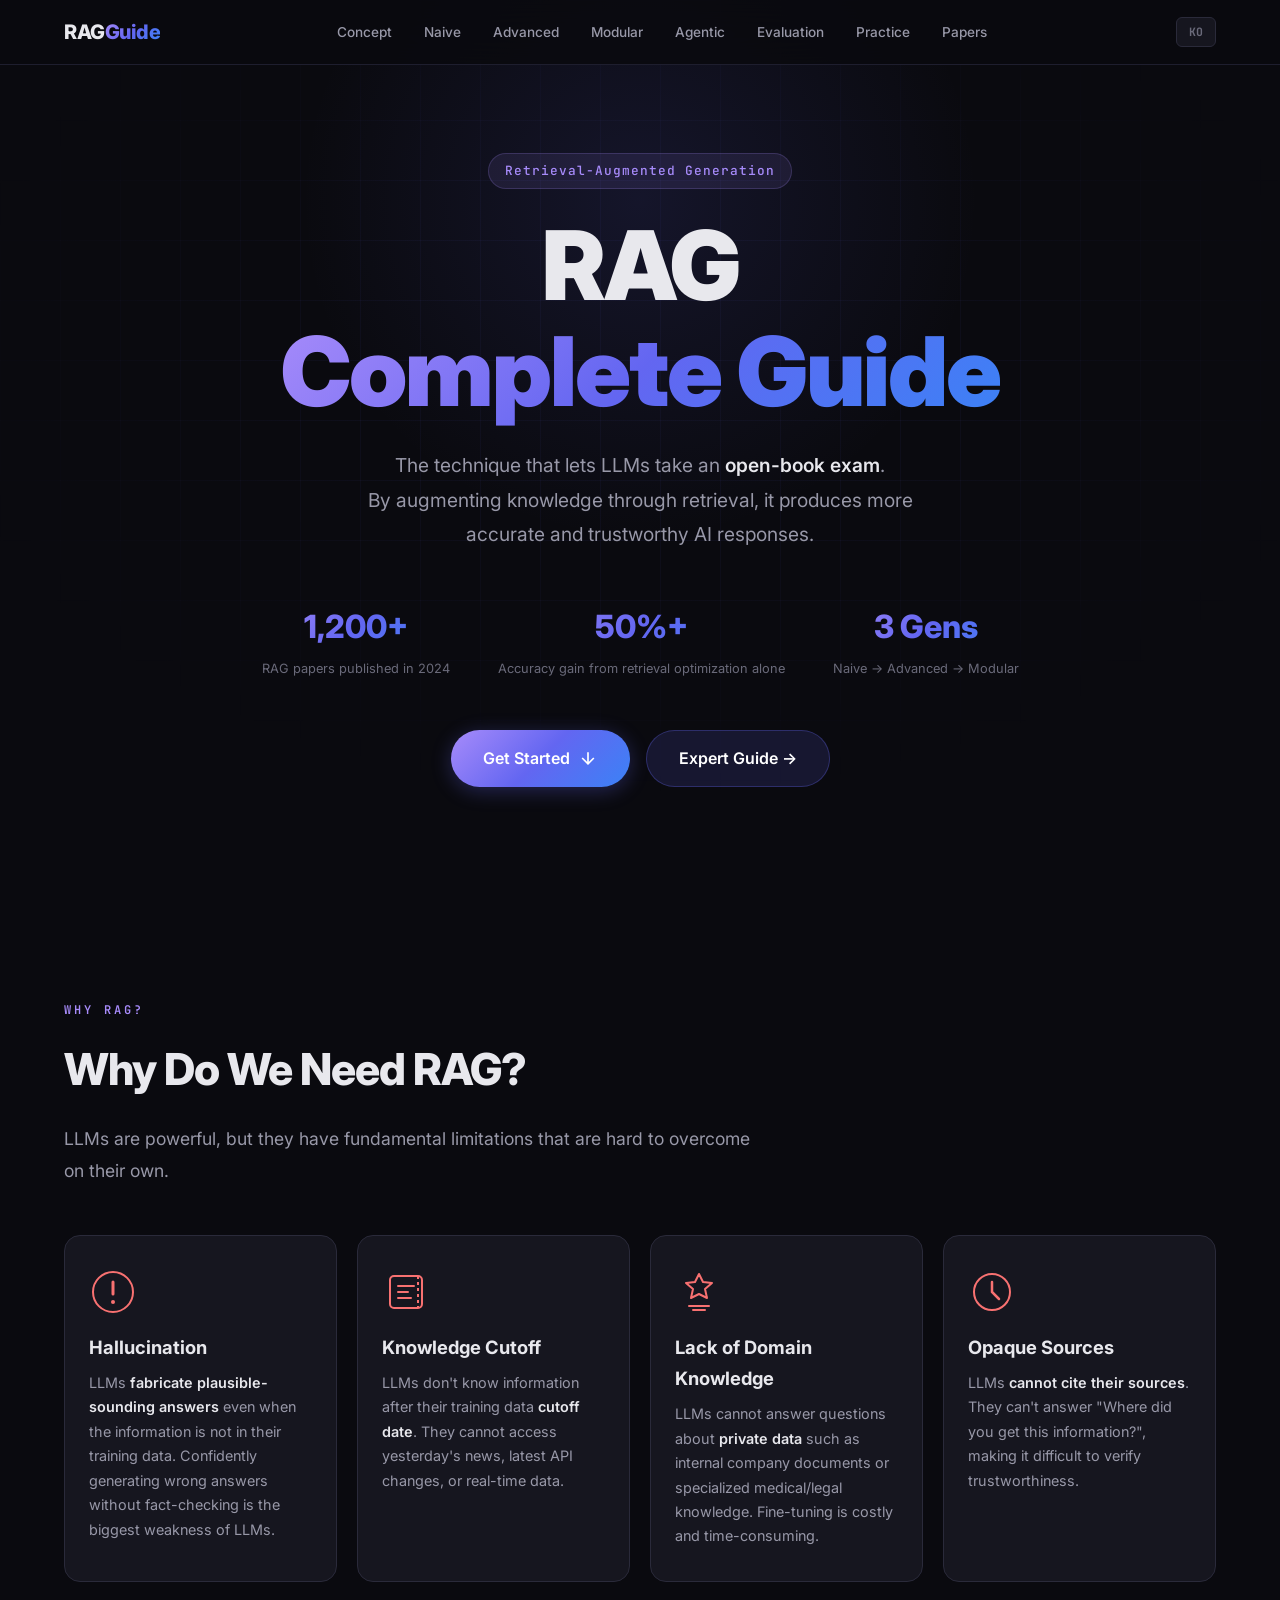
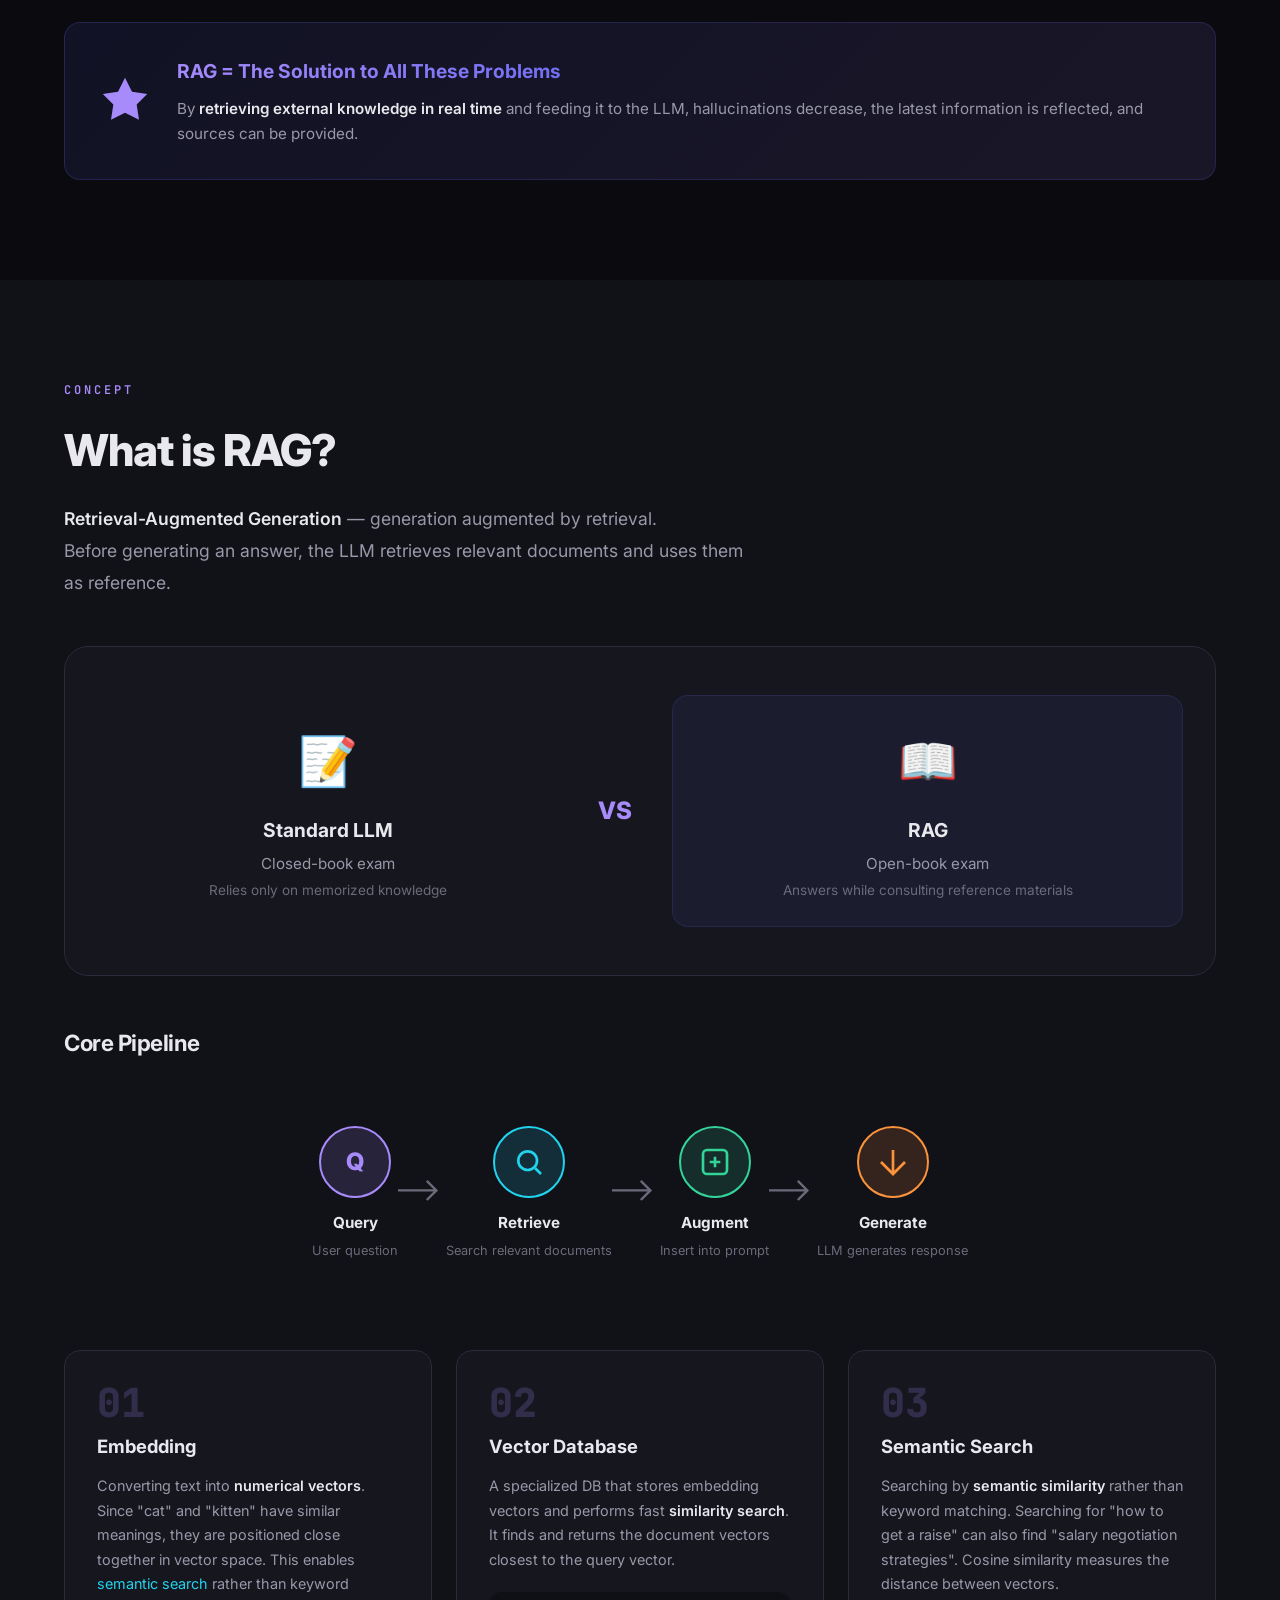
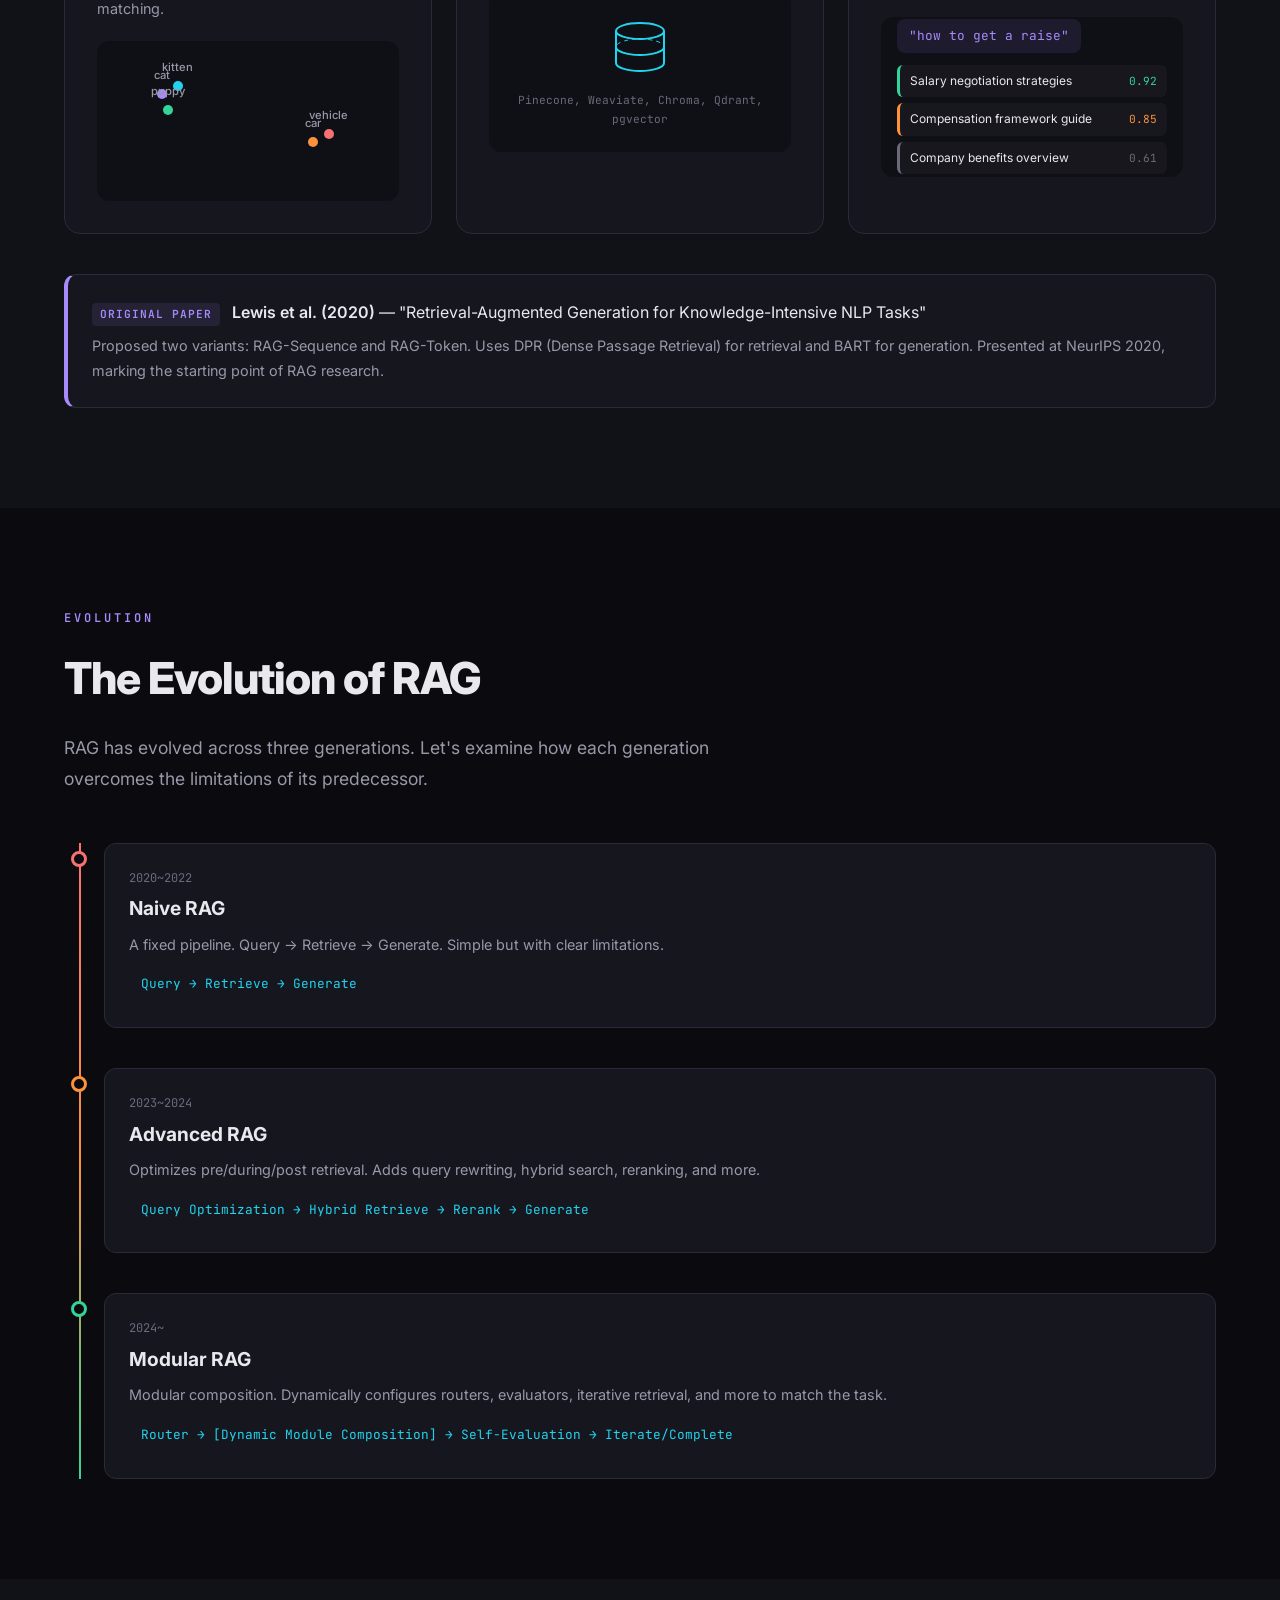
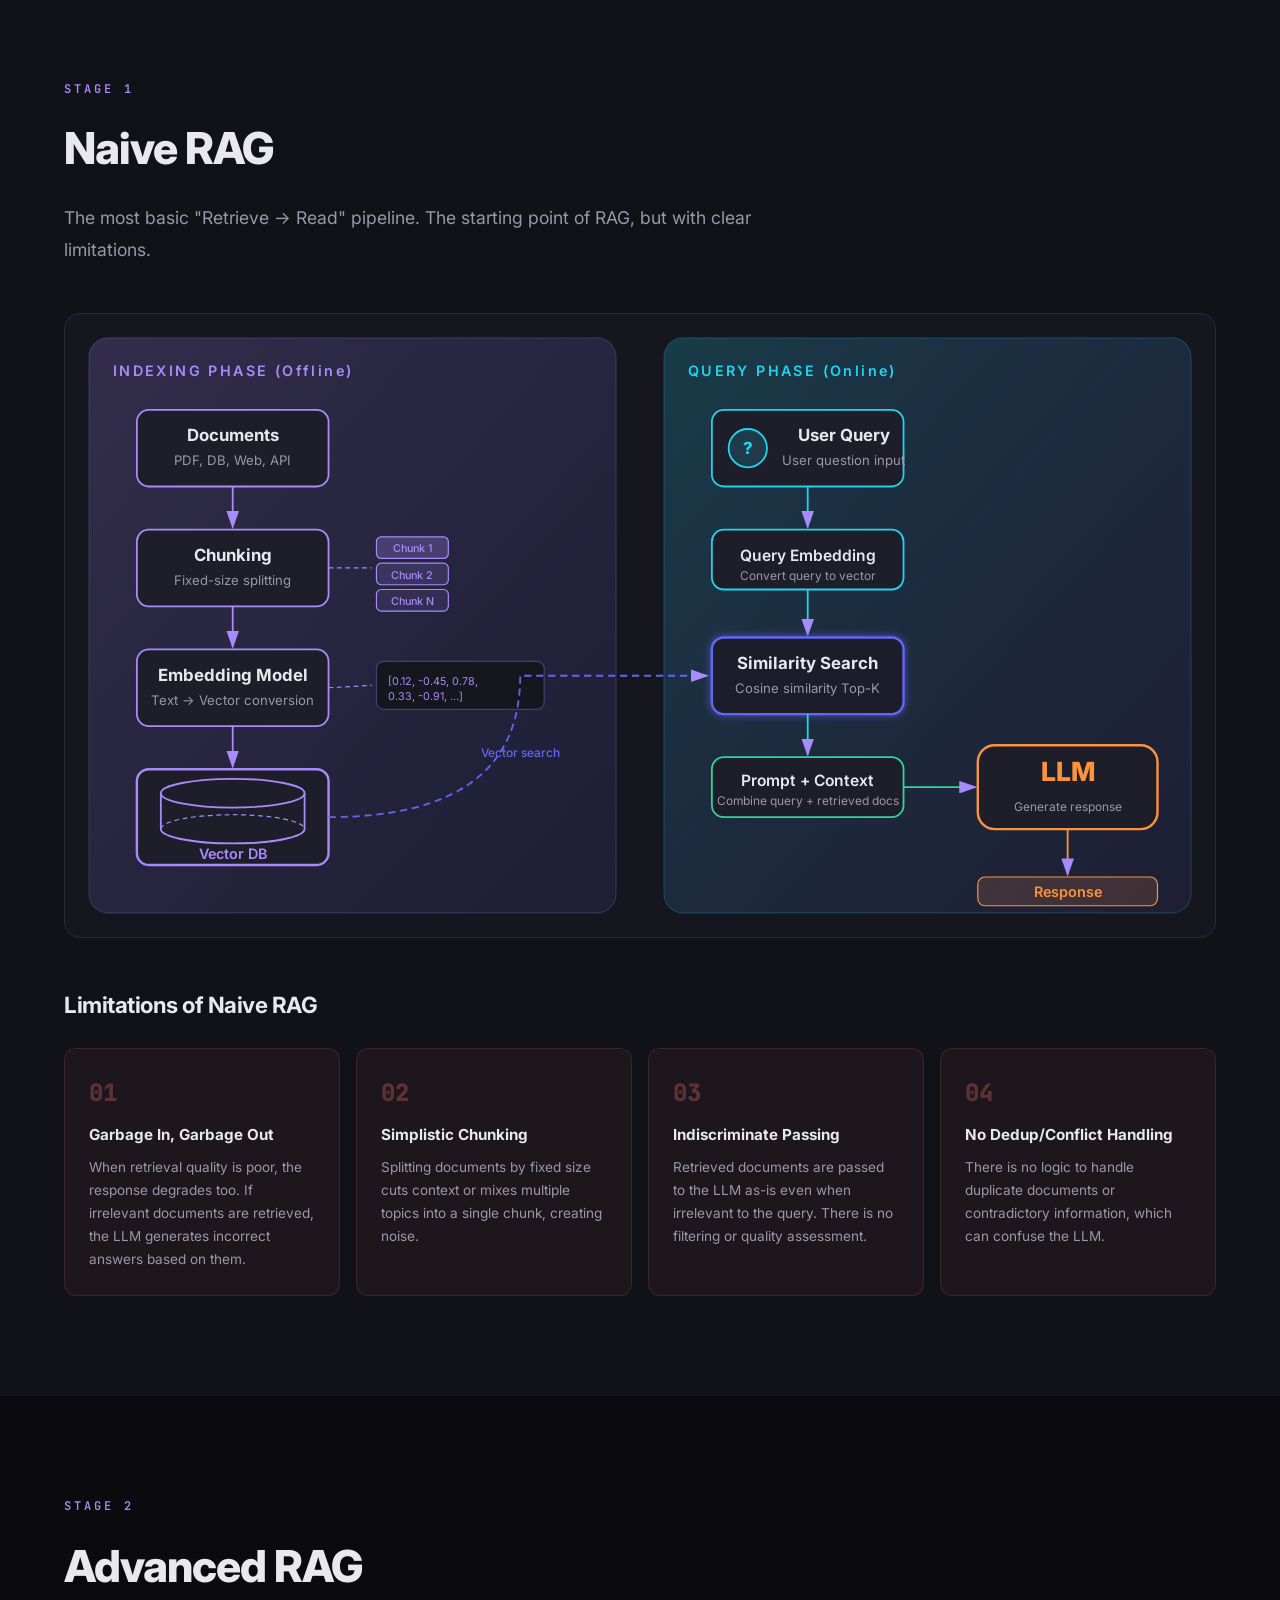
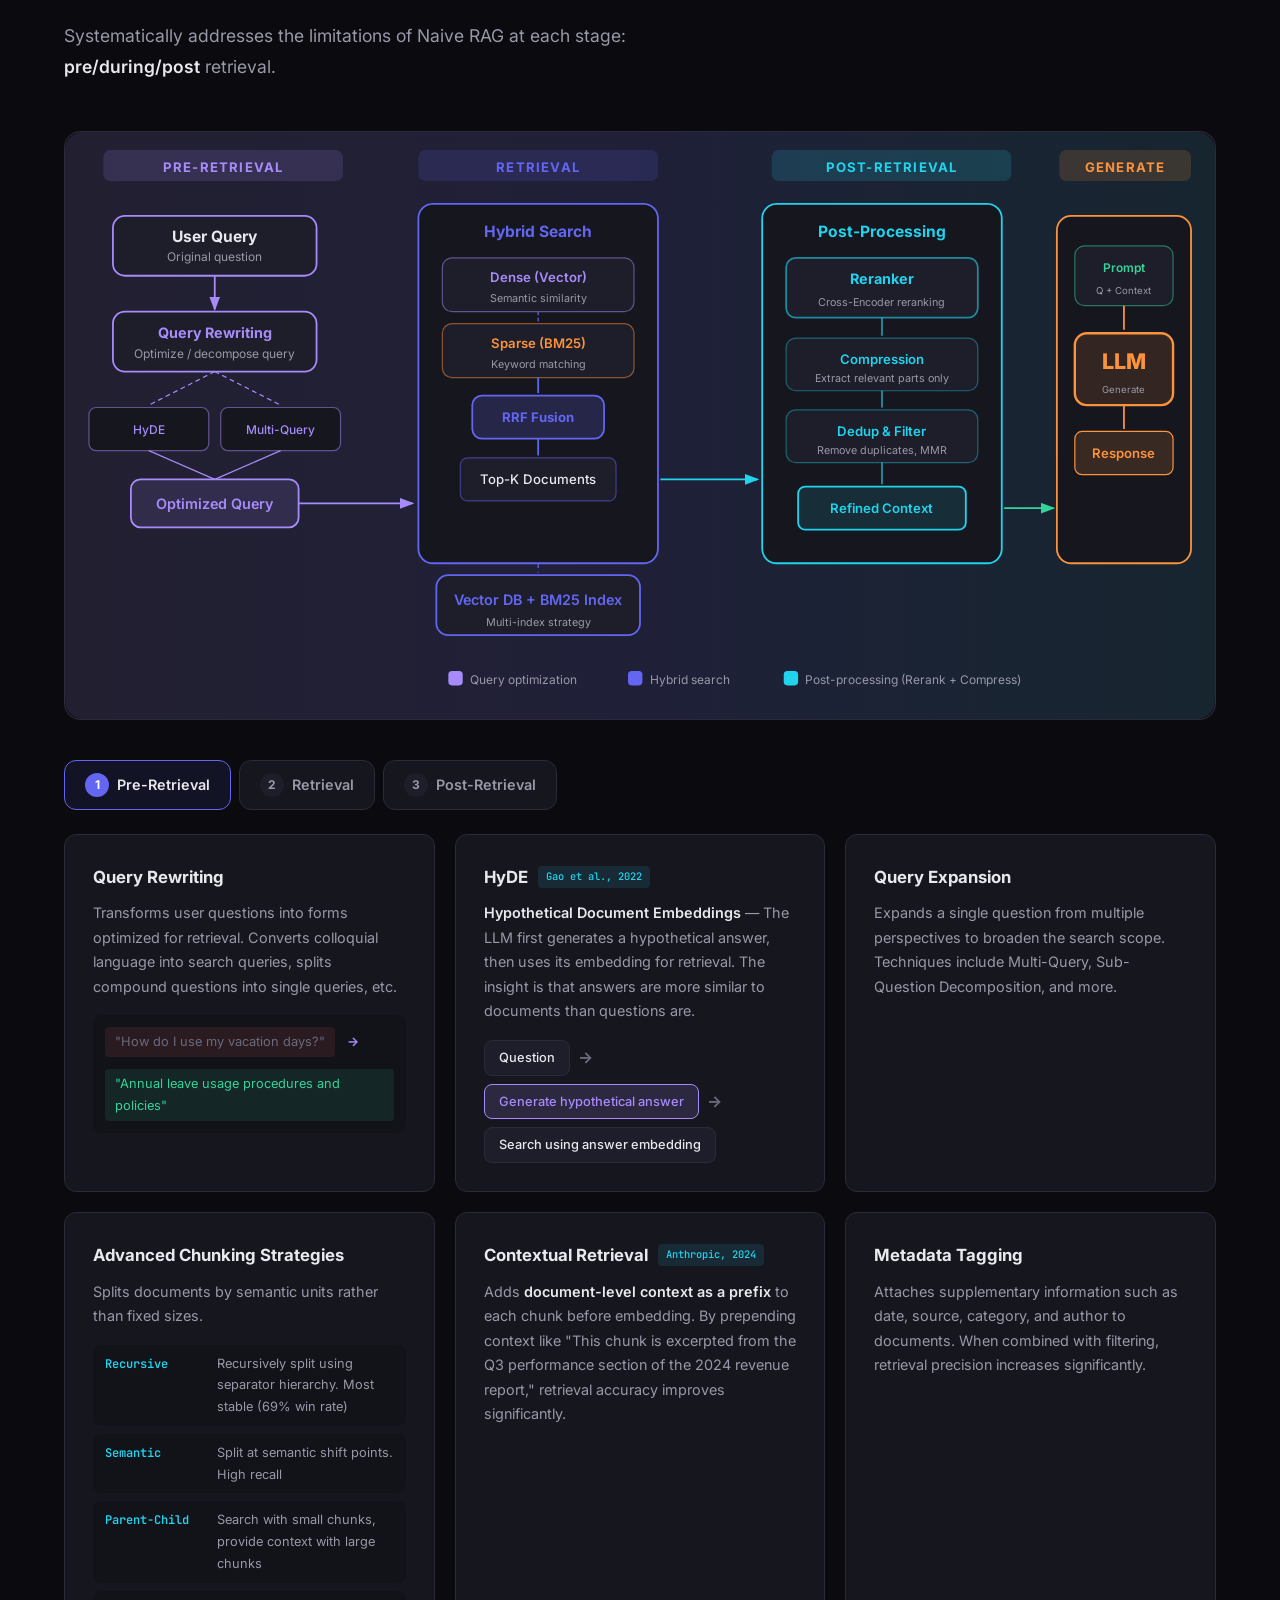
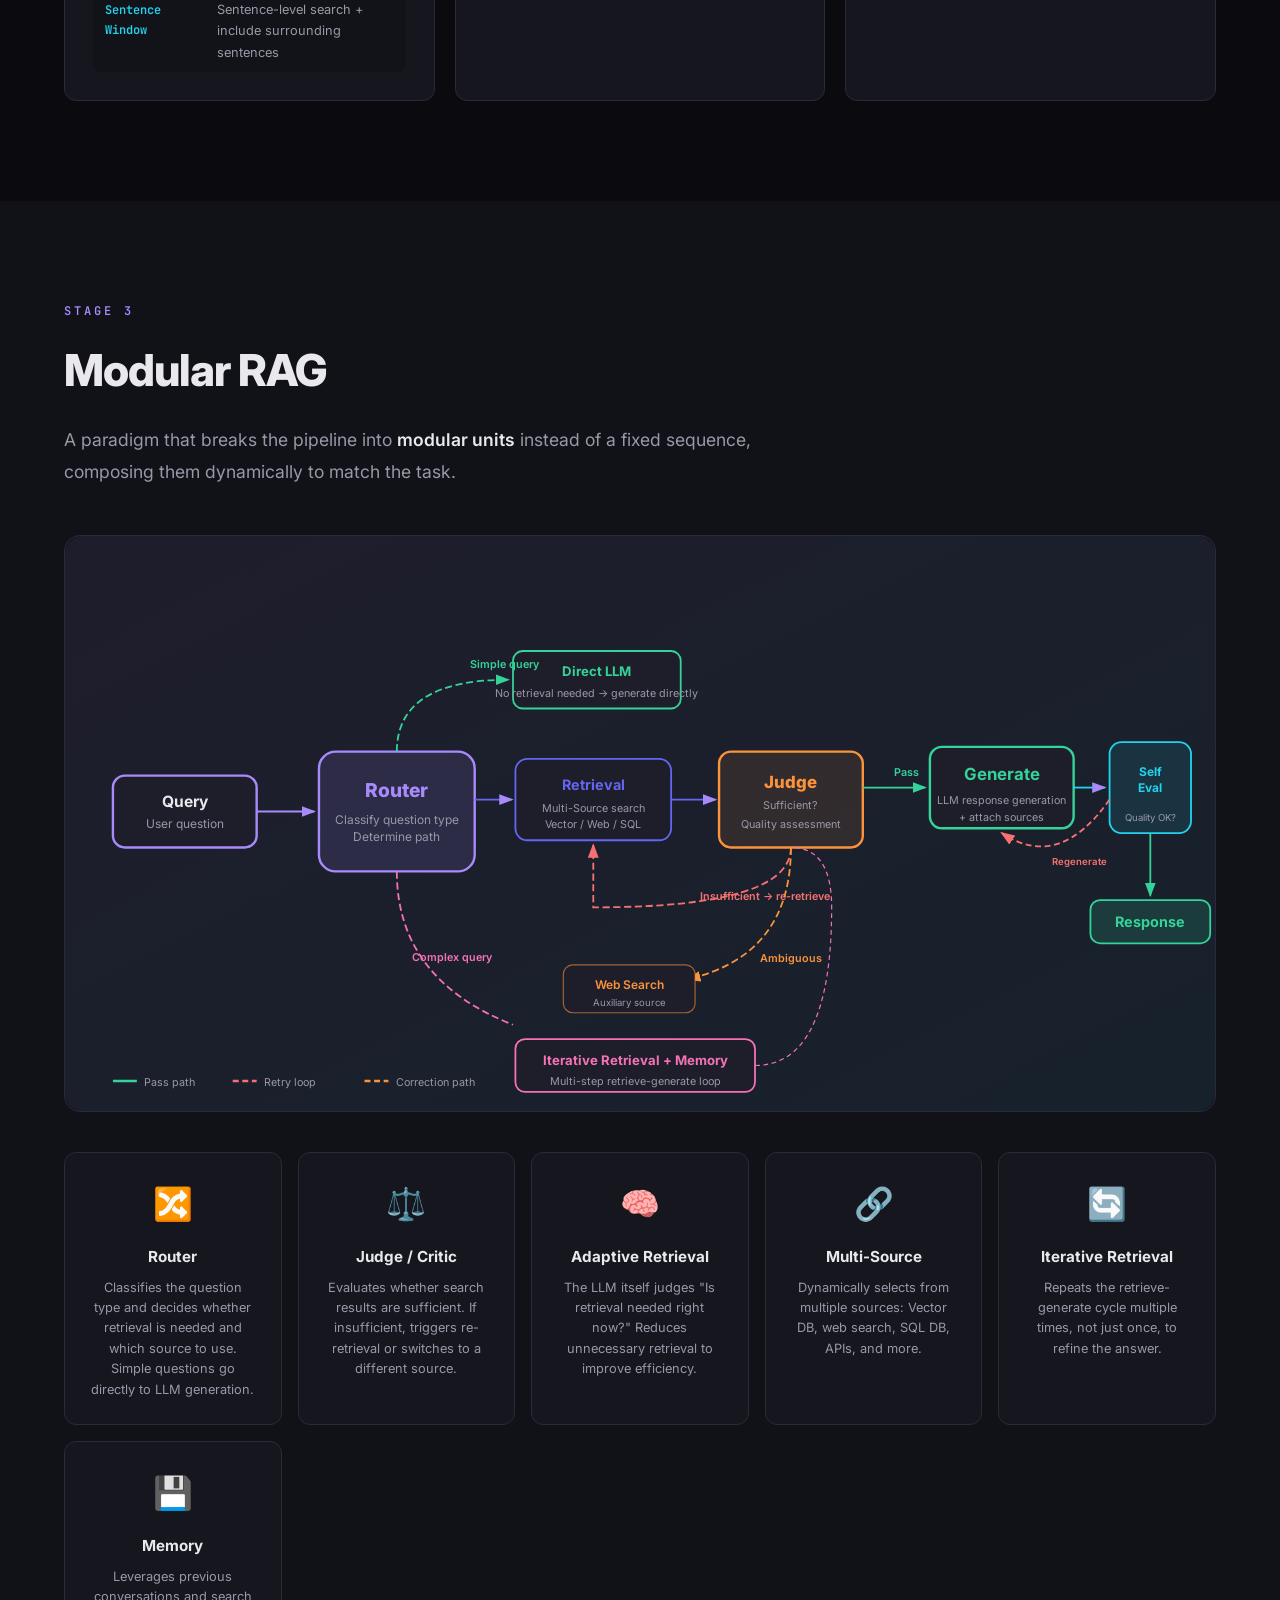
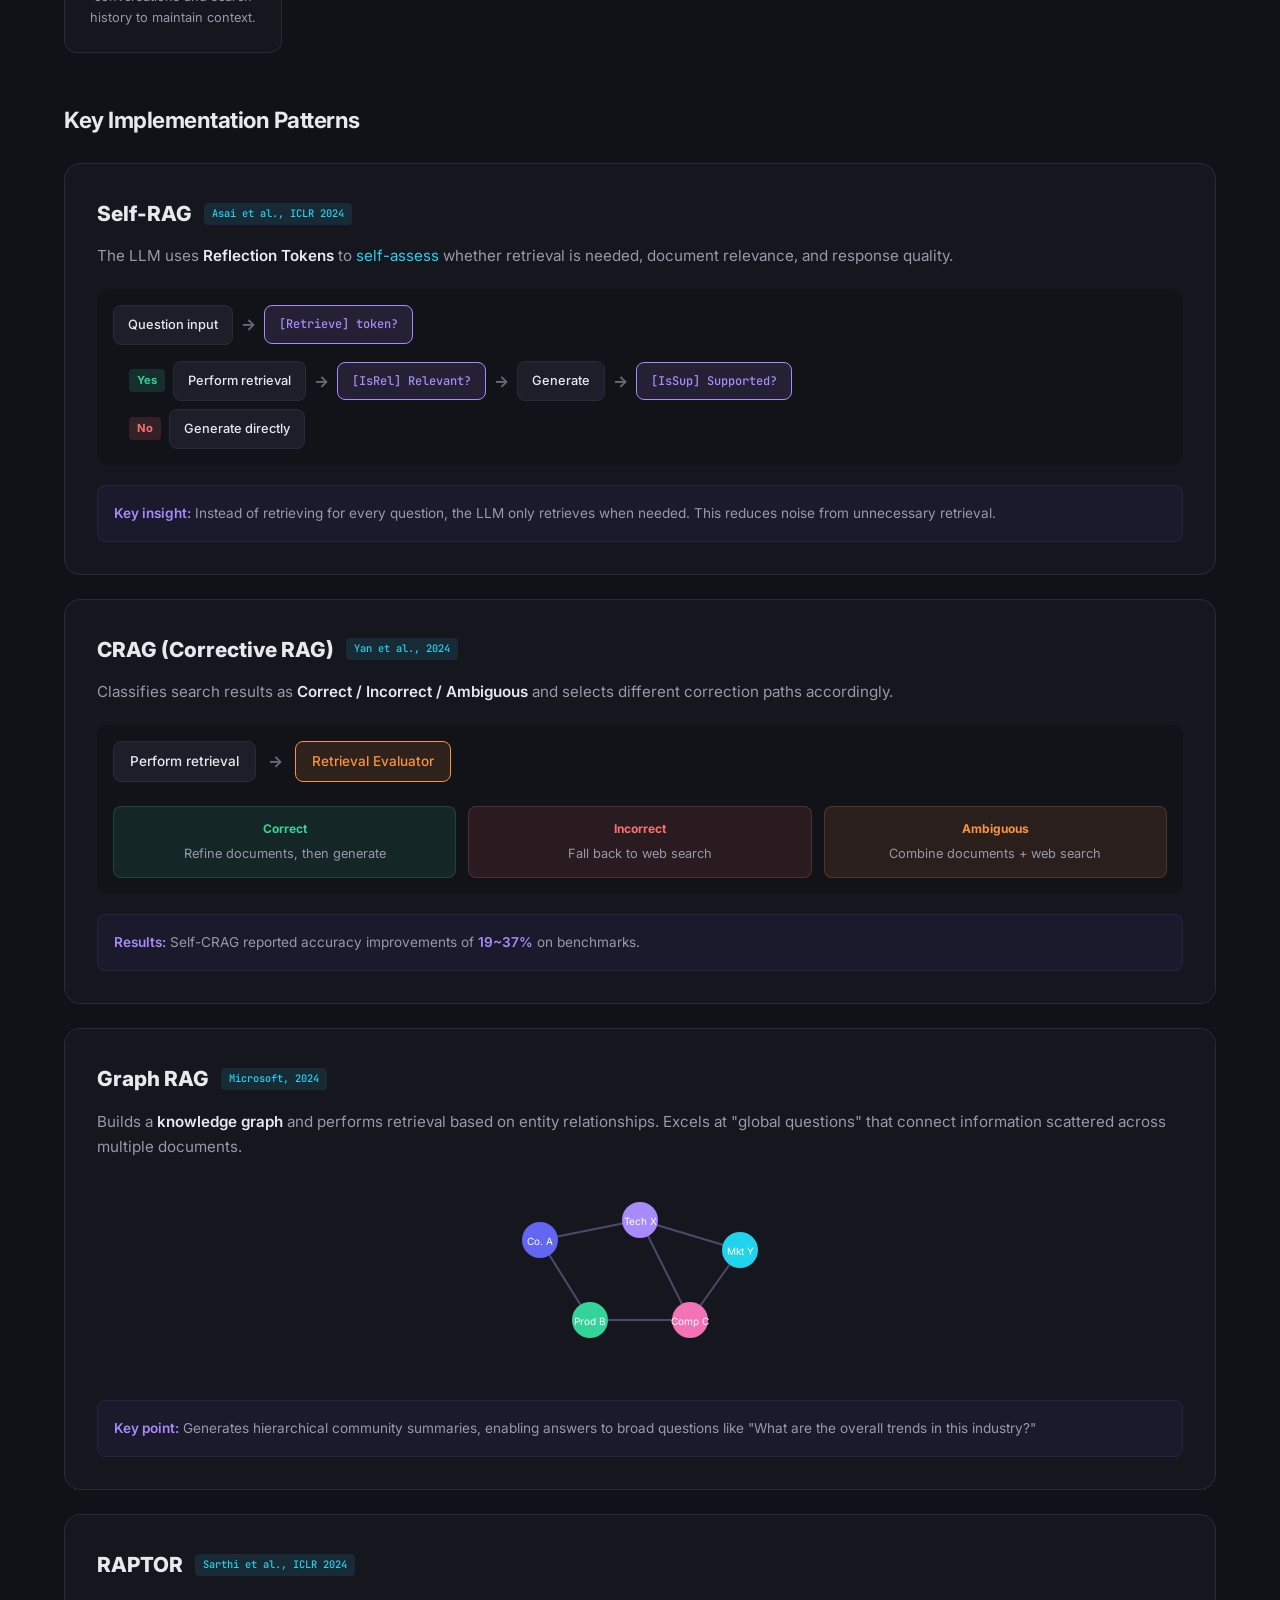
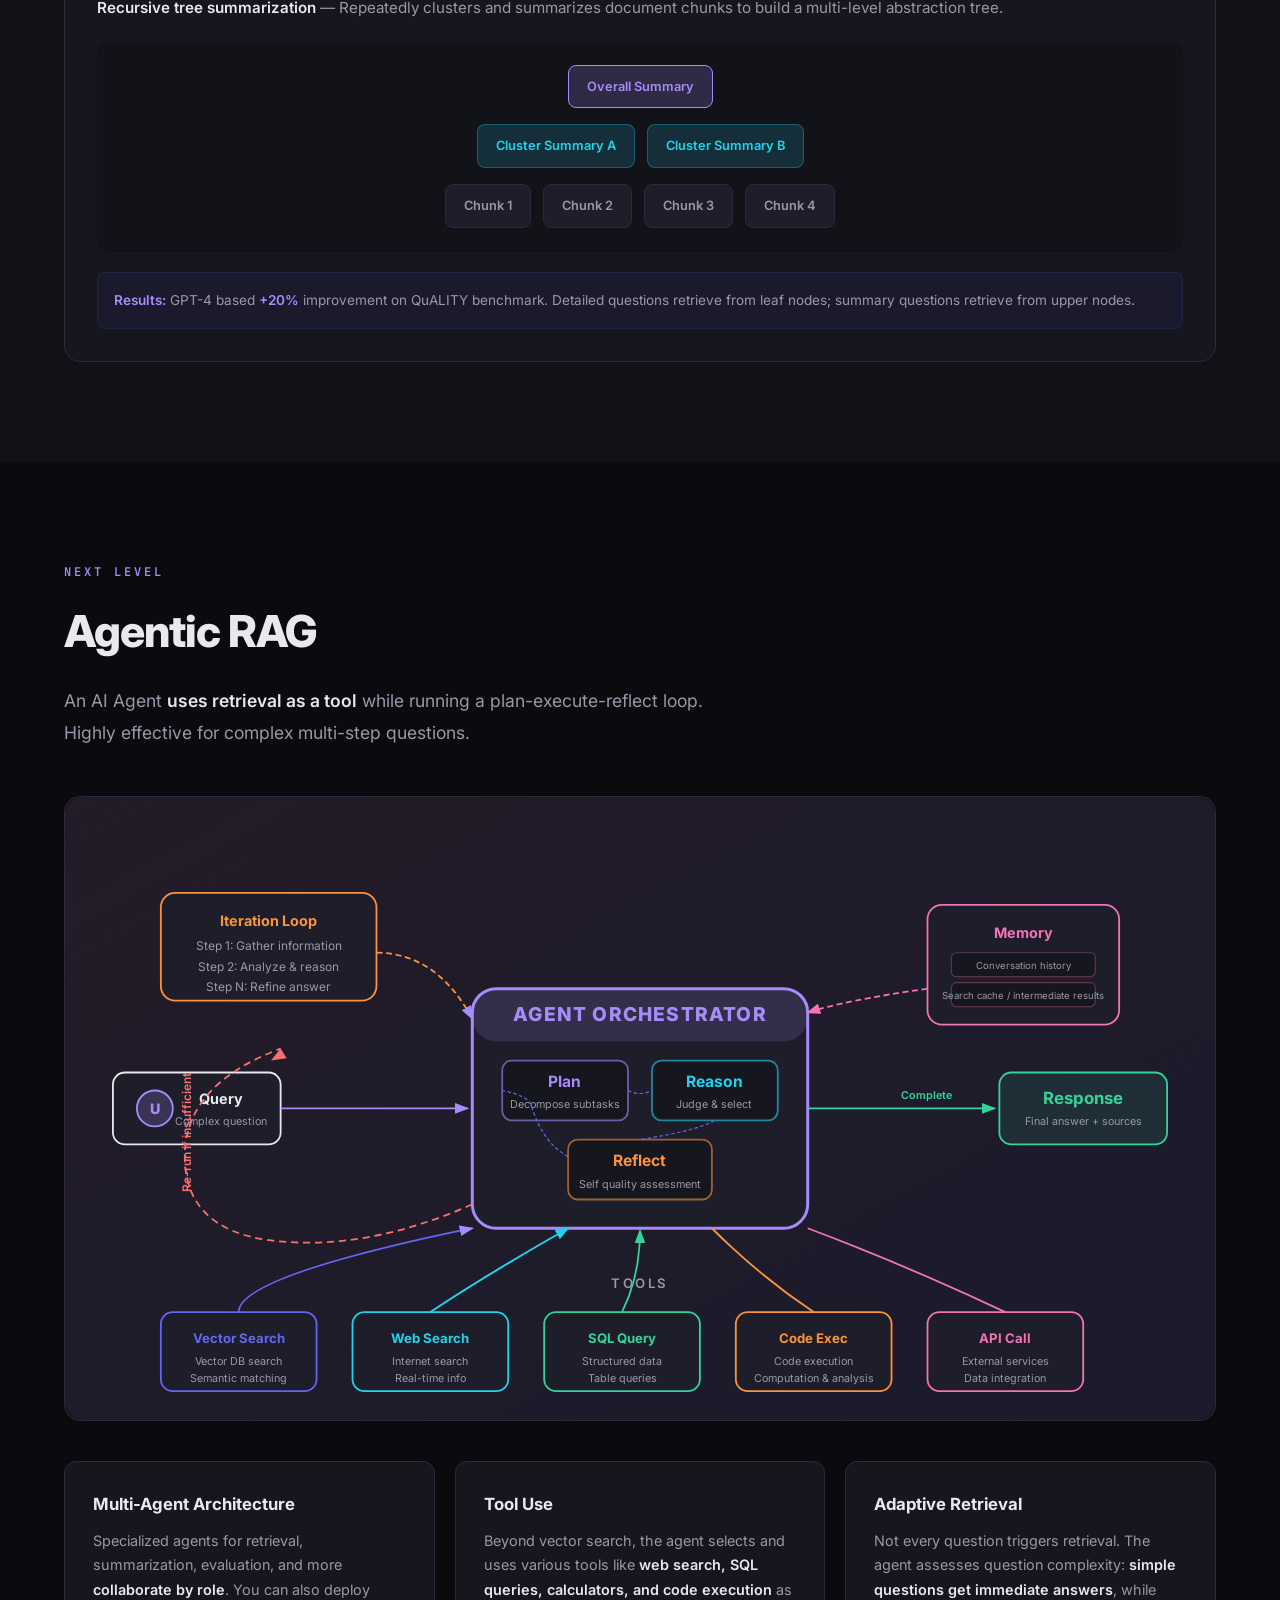
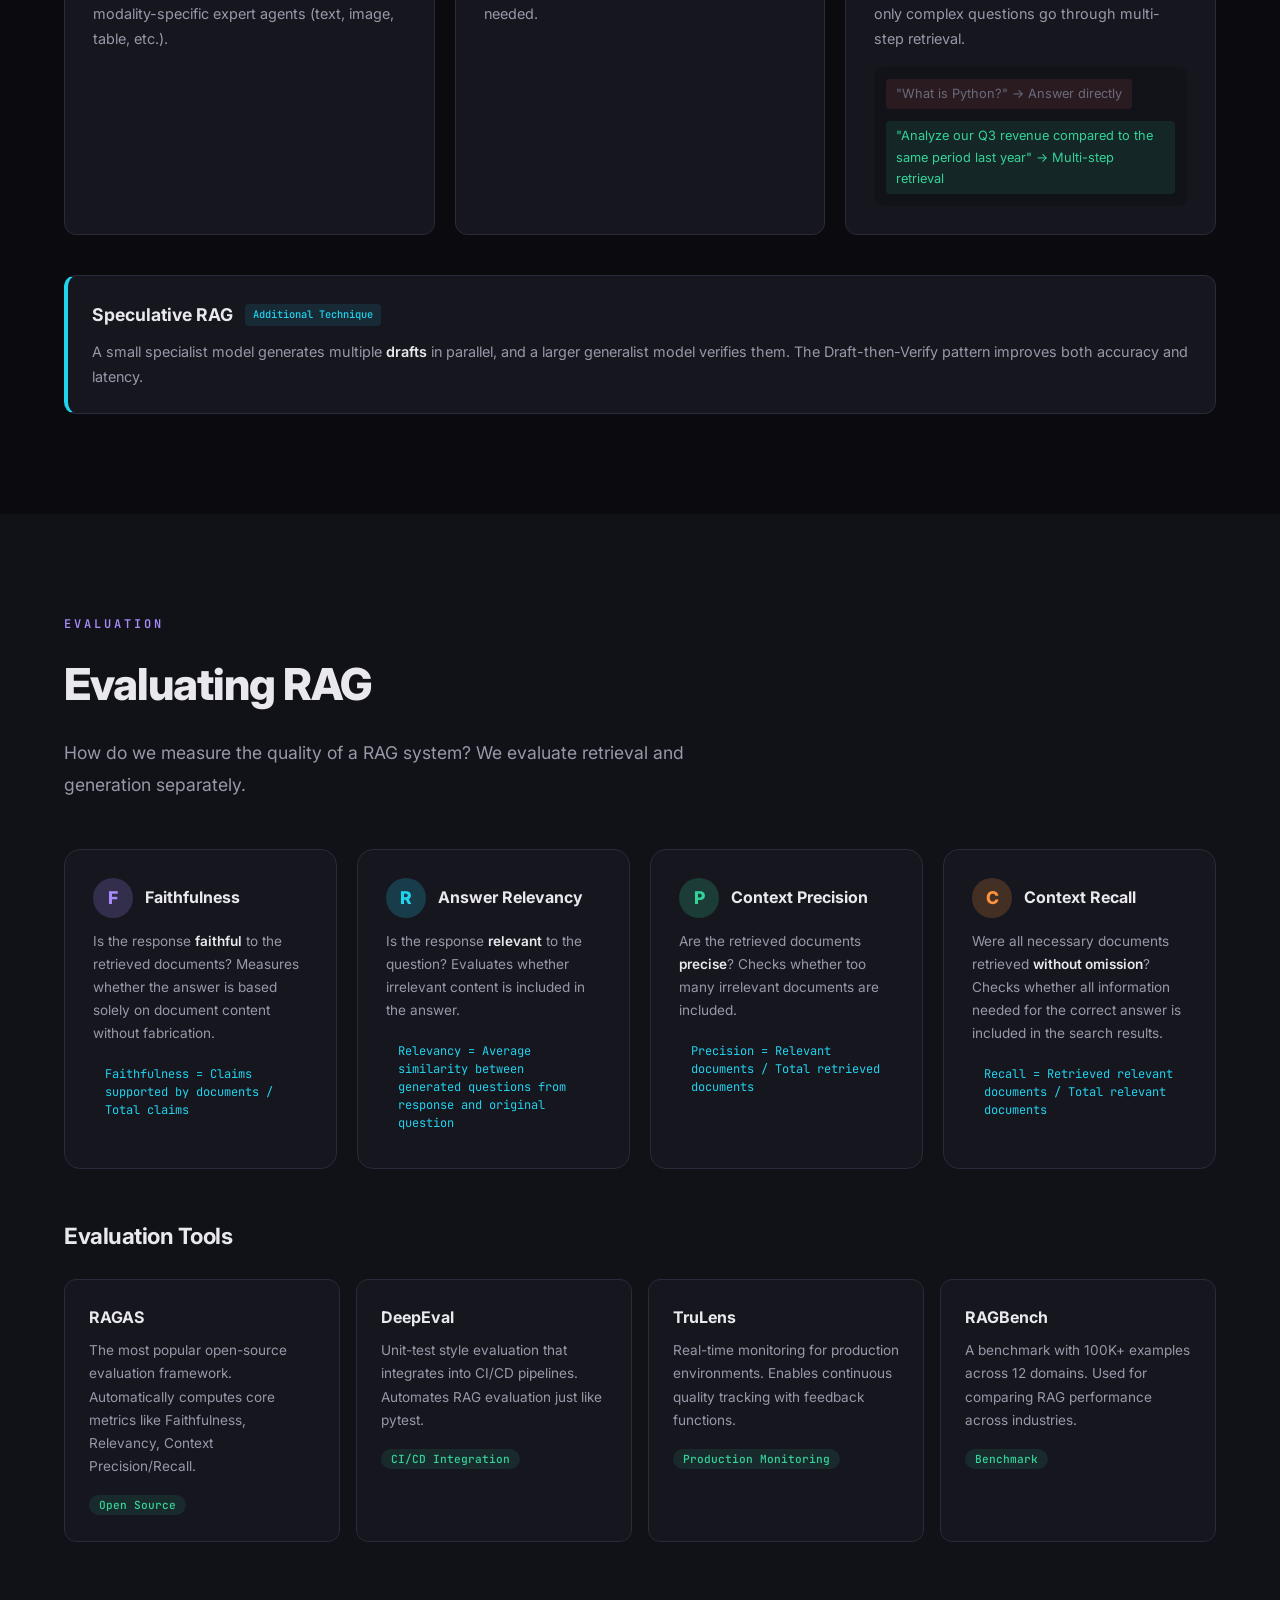
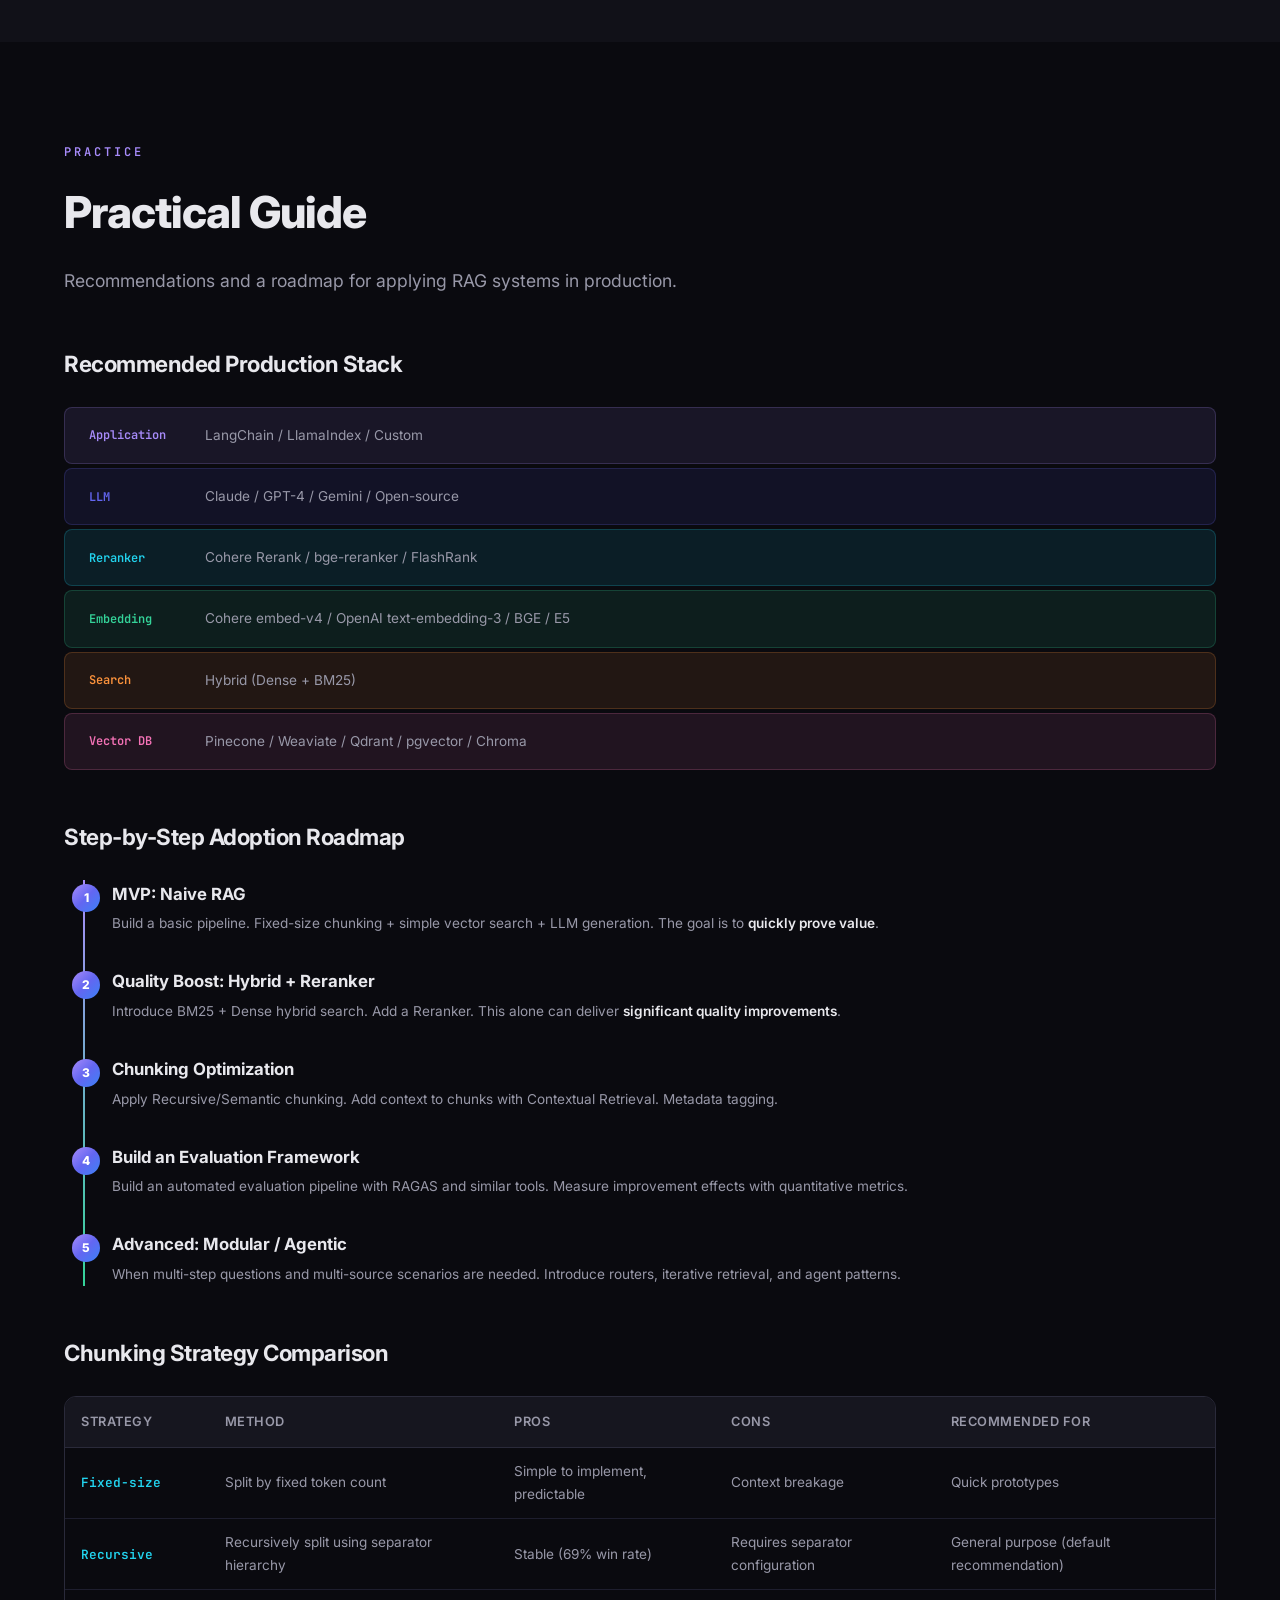
==== en/index.html @ a8fb1960 "Add English pages + language switch (SEO-friendly separate URLs) Structure: - /          → Korean in" ====
<!DOCTYPE html>
<html lang="en">
<head>
  <meta charset="UTF-8">
  <meta name="viewport" content="width=device-width, initial-scale=1.0">
  <title>The Complete RAG Guide — Retrieval-Augmented Generation</title>
  <link rel="stylesheet" href="../styles.css">
  <link rel="preconnect" href="https://fonts.googleapis.com">
  <link href="https://fonts.googleapis.com/css2?family=Inter:wght@400;500;600;700;800;900&family=JetBrains+Mono:wght@400;500;600&display=swap" rel="stylesheet">
</head>
<body>

<!-- ====== NAV ====== -->
<nav class="nav" id="nav">
  <div class="nav-inner">
    <a href="#hero" class="nav-logo">RAG<span class="accent">Guide</span></a>
    <button class="nav-toggle" id="navToggle" aria-label="Open menu">
      <span></span><span></span><span></span>
    </button>
    <ul class="nav-links" id="navLinks">
      <li><a href="#what-is-rag">Concept</a></li>
      <li><a href="#naive-rag">Naive</a></li>
      <li><a href="#advanced-rag">Advanced</a></li>
      <li><a href="#modular-rag">Modular</a></li>
      <li><a href="#agentic-rag">Agentic</a></li>
      <li><a href="#evaluation">Evaluation</a></li>
      <li><a href="#best-practices">Practice</a></li>
      <li><a href="#papers">Papers</a></li>
    </ul>
    <a href="../" class="lang-switch" title="한국어">KO</a>
  </div>
</nav>

<!-- ====== HERO ====== -->
<header class="hero" id="hero">
  <div class="hero-bg-grid"></div>
  <div class="container hero-content">
    <div class="hero-badge">Retrieval-Augmented Generation</div>
    <h1 class="hero-title">
      RAG<br><span class="gradient-text">Complete Guide</span>
    </h1>
    <p class="hero-subtitle">
      The technique that lets LLMs take an <strong>open-book exam</strong>.<br>
      By augmenting knowledge through retrieval, it produces more accurate and trustworthy AI responses.
    </p>
    <div class="hero-stats">
      <div class="stat">
        <span class="stat-number">1,200+</span>
        <span class="stat-label">RAG papers published in 2024</span>
      </div>
      <div class="stat">
        <span class="stat-number">50%+</span>
        <span class="stat-label">Accuracy gain from retrieval optimization alone</span>
      </div>
      <div class="stat">
        <span class="stat-number">3 Gens</span>
        <span class="stat-label">Naive → Advanced → Modular</span>
      </div>
    </div>
    <div style="display:flex;gap:16px;flex-wrap:wrap;justify-content:center;">
      <a href="#what-is-rag" class="hero-cta">
        <span>Get Started</span>
        <svg width="20" height="20" viewBox="0 0 24 24" fill="none" stroke="currentColor" stroke-width="2"><path d="M12 5v14M5 12l7 7 7-7"/></svg>
      </a>
      <a href="expert/" class="hero-cta" style="background:rgba(99,102,241,0.15);border:1px solid rgba(99,102,241,0.3);box-shadow:none;">
        <span>Expert Guide →</span>
      </a>
    </div>
  </div>
</header>

<!-- ====== WHY RAG ====== -->
<section class="section" id="why-rag">
  <div class="container">
    <div class="section-label">WHY RAG?</div>
    <h2 class="section-title">Why Do We Need RAG?</h2>
    <p class="section-desc">LLMs are powerful, but they have fundamental limitations that are hard to overcome on their own.</p>

    <div class="problem-cards">
      <div class="problem-card reveal">
        <div class="problem-icon">
          <svg viewBox="0 0 48 48" fill="none"><circle cx="24" cy="24" r="20" stroke="currentColor" stroke-width="2"/><path d="M24 14v12" stroke="currentColor" stroke-width="3" stroke-linecap="round"/><circle cx="24" cy="34" r="2" fill="currentColor"/></svg>
        </div>
        <h3>Hallucination</h3>
        <p>LLMs <strong>fabricate plausible-sounding answers</strong> even when the information is not in their training data. Confidently generating wrong answers without fact-checking is the biggest weakness of LLMs.</p>
      </div>
      <div class="problem-card reveal">
        <div class="problem-icon">
          <svg viewBox="0 0 48 48" fill="none"><rect x="8" y="8" width="32" height="32" rx="4" stroke="currentColor" stroke-width="2"/><path d="M16 18h16M16 24h10M16 30h13" stroke="currentColor" stroke-width="2" stroke-linecap="round"/><line x1="36" y1="8" x2="36" y2="40" stroke="currentColor" stroke-width="2" stroke-dasharray="3 3"/></svg>
        </div>
        <h3>Knowledge Cutoff</h3>
        <p>LLMs don't know information after their training data <strong>cutoff date</strong>. They cannot access yesterday's news, latest API changes, or real-time data.</p>
      </div>
      <div class="problem-card reveal">
        <div class="problem-icon">
          <svg viewBox="0 0 48 48" fill="none"><path d="M24 6l4 8 9 1-7 6 2 9-8-4-8 4 2-9-7-6 9-1z" stroke="currentColor" stroke-width="2" stroke-linejoin="round"/><path d="M14 38h20" stroke="currentColor" stroke-width="2" stroke-linecap="round"/><path d="M18 42h12" stroke="currentColor" stroke-width="2" stroke-linecap="round"/></svg>
        </div>
        <h3>Lack of Domain Knowledge</h3>
        <p>LLMs cannot answer questions about <strong>private data</strong> such as internal company documents or specialized medical/legal knowledge. Fine-tuning is costly and time-consuming.</p>
      </div>
      <div class="problem-card reveal">
        <div class="problem-icon">
          <svg viewBox="0 0 48 48" fill="none"><circle cx="24" cy="24" r="18" stroke="currentColor" stroke-width="2"/><path d="M24 14v10l7 7" stroke="currentColor" stroke-width="2.5" stroke-linecap="round"/></svg>
        </div>
        <h3>Opaque Sources</h3>
        <p>LLMs <strong>cannot cite their sources</strong>. They can't answer "Where did you get this information?", making it difficult to verify trustworthiness.</p>
      </div>
    </div>

    <div class="solution-banner reveal">
      <div class="solution-icon">
        <svg viewBox="0 0 48 48" fill="none"><path d="M24 4l6 12 13 2-9 9 2 13-12-6-12 6 2-13-9-9 13-2z" fill="url(#starGrad)"/><defs><linearGradient id="starGrad" x1="4" y1="4" x2="44" y2="44"><stop offset="0%" stop-color="#a78bfa"/><stop offset="100%" stop-color="#6366f1"/></linearGradient></defs></svg>
      </div>
      <div class="solution-text">
        <h3>RAG = The Solution to All These Problems</h3>
        <p>By <strong>retrieving external knowledge in real time</strong> and feeding it to the LLM, hallucinations decrease, the latest information is reflected, and sources can be provided.</p>
      </div>
    </div>
  </div>
</section>

<!-- ====== WHAT IS RAG ====== -->
<section class="section section-dark" id="what-is-rag">
  <div class="container">
    <div class="section-label">CONCEPT</div>
    <h2 class="section-title">What is RAG?</h2>
    <p class="section-desc">
      <strong>Retrieval-Augmented Generation</strong> — generation augmented by retrieval.<br>
      Before generating an answer, the LLM retrieves relevant documents and uses them as reference.
    </p>

    <!-- Core Analogy -->
    <div class="analogy-box reveal">
      <div class="analogy-left">
        <div class="analogy-emoji">📝</div>
        <h4>Standard LLM</h4>
        <p>Closed-book exam<br><span class="muted">Relies only on memorized knowledge</span></p>
      </div>
      <div class="analogy-vs">VS</div>
      <div class="analogy-right">
        <div class="analogy-emoji">📖</div>
        <h4>RAG</h4>
        <p>Open-book exam<br><span class="muted">Answers while consulting reference materials</span></p>
      </div>
    </div>

    <!-- Core Pipeline Diagram -->
    <div class="pipeline-section reveal">
      <h3 class="subsection-title">Core Pipeline</h3>
      <div class="pipeline">
        <div class="pipeline-step">
          <div class="step-icon query-icon">Q</div>
          <div class="step-label">Query</div>
          <div class="step-desc">User question</div>
        </div>
        <div class="pipeline-arrow">
          <svg viewBox="0 0 40 24"><path d="M0 12h32M24 4l8 8-8 8" stroke="currentColor" stroke-width="2" fill="none"/></svg>
        </div>
        <div class="pipeline-step">
          <div class="step-icon retrieve-icon">
            <svg viewBox="0 0 24 24" fill="none" stroke="currentColor" stroke-width="2"><circle cx="11" cy="11" r="7"/><path d="M21 21l-4.35-4.35"/></svg>
          </div>
          <div class="step-label">Retrieve</div>
          <div class="step-desc">Search relevant documents</div>
        </div>
        <div class="pipeline-arrow">
          <svg viewBox="0 0 40 24"><path d="M0 12h32M24 4l8 8-8 8" stroke="currentColor" stroke-width="2" fill="none"/></svg>
        </div>
        <div class="pipeline-step">
          <div class="step-icon augment-icon">
            <svg viewBox="0 0 24 24" fill="none" stroke="currentColor" stroke-width="2"><rect x="3" y="3" width="18" height="18" rx="3"/><path d="M12 8v8M8 12h8"/></svg>
          </div>
          <div class="step-label">Augment</div>
          <div class="step-desc">Insert into prompt</div>
        </div>
        <div class="pipeline-arrow">
          <svg viewBox="0 0 40 24"><path d="M0 12h32M24 4l8 8-8 8" stroke="currentColor" stroke-width="2" fill="none"/></svg>
        </div>
        <div class="pipeline-step">
          <div class="step-icon generate-icon">
            <svg viewBox="0 0 24 24" fill="none" stroke="currentColor" stroke-width="2"><path d="M12 3v18M3 12l9 9 9-9"/></svg>
          </div>
          <div class="step-label">Generate</div>
          <div class="step-desc">LLM generates response</div>
        </div>
      </div>
    </div>

    <!-- 3 Core Concepts -->
    <div class="concept-grid reveal">
      <div class="concept-card">
        <div class="concept-number">01</div>
        <h4>Embedding</h4>
        <p>Converting text into <strong>numerical vectors</strong>. Since "cat" and "kitten" have similar meanings, they are positioned close together in vector space. This enables <em>semantic search</em> rather than keyword matching.</p>
        <div class="concept-visual embedding-visual">
          <div class="vector-point" style="--x:20%;--y:30%;" data-label="cat">
            <span>cat</span>
          </div>
          <div class="vector-point" style="--x:25%;--y:25%;" data-label="kitten">
            <span>kitten</span>
          </div>
          <div class="vector-point" style="--x:70%;--y:60%;" data-label="car">
            <span>car</span>
          </div>
          <div class="vector-point" style="--x:75%;--y:55%;" data-label="vehicle">
            <span>vehicle</span>
          </div>
          <div class="vector-point" style="--x:22%;--y:40%;" data-label="puppy">
            <span>puppy</span>
          </div>
        </div>
      </div>
      <div class="concept-card">
        <div class="concept-number">02</div>
        <h4>Vector Database</h4>
        <p>A specialized DB that stores embedding vectors and performs fast <strong>similarity search</strong>. It finds and returns the document vectors closest to the query vector.</p>
        <div class="concept-visual db-visual">
          <div class="db-icon-large">
            <svg viewBox="0 0 64 64" fill="none">
              <ellipse cx="32" cy="16" rx="24" ry="8" stroke="currentColor" stroke-width="2"/>
              <path d="M8 16v16c0 4.4 10.7 8 24 8s24-3.6 24-8V16" stroke="currentColor" stroke-width="2"/>
              <path d="M8 32v16c0 4.4 10.7 8 24 8s24-3.6 24-8V32" stroke="currentColor" stroke-width="2"/>
              <ellipse cx="32" cy="32" rx="24" ry="8" stroke="currentColor" stroke-width="1" stroke-dasharray="4 4"/>
            </svg>
          </div>
          <div class="db-examples">Pinecone, Weaviate, Chroma, Qdrant, pgvector</div>
        </div>
      </div>
      <div class="concept-card">
        <div class="concept-number">03</div>
        <h4>Semantic Search</h4>
        <p>Searching by <strong>semantic similarity</strong> rather than keyword matching. Searching for "how to get a raise" can also find "salary negotiation strategies". Cosine similarity measures the distance between vectors.</p>
        <div class="concept-visual search-visual">
          <div class="search-demo">
            <div class="search-query">"how to get a raise"</div>
            <div class="search-results">
              <div class="search-result match-high">Salary negotiation strategies <span>0.92</span></div>
              <div class="search-result match-mid">Compensation framework guide <span>0.85</span></div>
              <div class="search-result match-low">Company benefits overview <span>0.61</span></div>
            </div>
          </div>
        </div>
      </div>
    </div>

    <div class="paper-ref reveal">
      <span class="paper-tag">Original Paper</span>
      <strong>Lewis et al. (2020)</strong> — "Retrieval-Augmented Generation for Knowledge-Intensive NLP Tasks"
      <p>Proposed two variants: RAG-Sequence and RAG-Token. Uses DPR (Dense Passage Retrieval) for retrieval and BART for generation. Presented at NeurIPS 2020, marking the starting point of RAG research.</p>
    </div>
  </div>
</section>

<!-- ====== EVOLUTION OVERVIEW ====== -->
<section class="section" id="evolution">
  <div class="container">
    <div class="section-label">EVOLUTION</div>
    <h2 class="section-title">The Evolution of RAG</h2>
    <p class="section-desc">RAG has evolved across three generations. Let's examine how each generation overcomes the limitations of its predecessor.</p>

    <div class="evolution-timeline reveal">
      <div class="evo-item evo-naive">
        <div class="evo-marker"></div>
        <div class="evo-content">
          <div class="evo-year">2020~2022</div>
          <h3>Naive RAG</h3>
          <p>A fixed pipeline. Query → Retrieve → Generate. Simple but with clear limitations.</p>
          <code>Query → Retrieve → Generate</code>
        </div>
      </div>
      <div class="evo-item evo-advanced">
        <div class="evo-marker"></div>
        <div class="evo-content">
          <div class="evo-year">2023~2024</div>
          <h3>Advanced RAG</h3>
          <p>Optimizes pre/during/post retrieval. Adds query rewriting, hybrid search, reranking, and more.</p>
          <code>Query Optimization → Hybrid Retrieve → Rerank → Generate</code>
        </div>
      </div>
      <div class="evo-item evo-modular">
        <div class="evo-marker"></div>
        <div class="evo-content">
          <div class="evo-year">2024~</div>
          <h3>Modular RAG</h3>
          <p>Modular composition. Dynamically configures routers, evaluators, iterative retrieval, and more to match the task.</p>
          <code>Router → [Dynamic Module Composition] → Self-Evaluation → Iterate/Complete</code>
        </div>
      </div>
    </div>
  </div>
</section>

<!-- ====== NAIVE RAG ====== -->
<section class="section section-dark" id="naive-rag">
  <div class="container">
    <div class="section-label">STAGE 1</div>
    <h2 class="section-title">Naive RAG</h2>
    <p class="section-desc">The most basic "Retrieve → Read" pipeline. The starting point of RAG, but with clear limitations.</p>

    <!-- Naive RAG Architecture Diagram -->
    <div class="arch-diagram reveal">
      <svg class="arch-svg" viewBox="0 0 960 520" xmlns="http://www.w3.org/2000/svg">
        <defs>
          <linearGradient id="naiveGrad1" x1="0%" y1="0%" x2="100%" y2="100%">
            <stop offset="0%" stop-color="#a78bfa" stop-opacity="0.2"/>
            <stop offset="100%" stop-color="#6366f1" stop-opacity="0.1"/>
          </linearGradient>
          <linearGradient id="naiveGrad2" x1="0%" y1="0%" x2="100%" y2="100%">
            <stop offset="0%" stop-color="#22d3ee" stop-opacity="0.2"/>
            <stop offset="100%" stop-color="#6366f1" stop-opacity="0.1"/>
          </linearGradient>
          <linearGradient id="arrowGrad" x1="0%" y1="0%" x2="100%" y2="0%">
            <stop offset="0%" stop-color="#a78bfa"/>
            <stop offset="100%" stop-color="#6366f1"/>
          </linearGradient>
          <marker id="arrowHead" markerWidth="10" markerHeight="7" refX="9" refY="3.5" orient="auto">
            <polygon points="0 0, 10 3.5, 0 7" fill="#a78bfa"/>
          </marker>
          <filter id="glow">
            <feGaussianBlur stdDeviation="3" result="blur"/>
            <feMerge><feMergeNode in="blur"/><feMergeNode in="SourceGraphic"/></feMerge>
          </filter>
        </defs>

        <!-- Background: Indexing Phase -->
        <rect x="20" y="20" width="440" height="480" rx="16" fill="url(#naiveGrad1)" stroke="#a78bfa" stroke-opacity="0.2" stroke-width="1"/>
        <text x="40" y="52" fill="#a78bfa" font-size="12" font-weight="600" font-family="monospace" letter-spacing="2">INDEXING PHASE (Offline)</text>

        <!-- Background: Query Phase -->
        <rect x="500" y="20" width="440" height="480" rx="16" fill="url(#naiveGrad2)" stroke="#22d3ee" stroke-opacity="0.2" stroke-width="1"/>
        <text x="520" y="52" fill="#22d3ee" font-size="12" font-weight="600" font-family="monospace" letter-spacing="2">QUERY PHASE (Online)</text>

        <!-- ===== INDEXING: Documents ===== -->
        <rect x="60" y="80" width="160" height="64" rx="10" fill="#1e1e2a" stroke="#a78bfa" stroke-width="1.5"/>
        <text x="140" y="106" text-anchor="middle" fill="#e8e8ed" font-size="14" font-weight="700">Documents</text>
        <text x="140" y="126" text-anchor="middle" fill="#9898a8" font-size="11">PDF, DB, Web, API</text>

        <!-- Arrow: Documents → Chunking -->
        <line x1="140" y1="144" x2="140" y2="178" stroke="#a78bfa" stroke-width="1.5" marker-end="url(#arrowHead)"/>

        <!-- INDEXING: Chunking -->
        <rect x="60" y="180" width="160" height="64" rx="10" fill="#1e1e2a" stroke="#a78bfa" stroke-width="1.5"/>
        <text x="140" y="206" text-anchor="middle" fill="#e8e8ed" font-size="14" font-weight="700">Chunking</text>
        <text x="140" y="226" text-anchor="middle" fill="#9898a8" font-size="11">Fixed-size splitting</text>

        <!-- Chunk visualization -->
        <rect x="260" y="186" width="60" height="18" rx="4" fill="#a78bfa" fill-opacity="0.25" stroke="#a78bfa" stroke-width="1"/>
        <text x="290" y="199" text-anchor="middle" fill="#a78bfa" font-size="9" font-weight="500">Chunk 1</text>
        <rect x="260" y="208" width="60" height="18" rx="4" fill="#a78bfa" fill-opacity="0.15" stroke="#a78bfa" stroke-width="1"/>
        <text x="290" y="221" text-anchor="middle" fill="#a78bfa" font-size="9" font-weight="500">Chunk 2</text>
        <rect x="260" y="230" width="60" height="18" rx="4" fill="#a78bfa" fill-opacity="0.1" stroke="#a78bfa" stroke-width="1"/>
        <text x="290" y="243" text-anchor="middle" fill="#a78bfa" font-size="9" font-weight="500">Chunk N</text>
        <line x1="220" y1="212" x2="256" y2="212" stroke="#a78bfa" stroke-width="1" stroke-dasharray="4 3"/>

        <!-- Arrow: Chunking → Embedding -->
        <line x1="140" y1="244" x2="140" y2="278" stroke="#a78bfa" stroke-width="1.5" marker-end="url(#arrowHead)"/>

        <!-- INDEXING: Embedding Model -->
        <rect x="60" y="280" width="160" height="64" rx="10" fill="#1e1e2a" stroke="#a78bfa" stroke-width="1.5"/>
        <text x="140" y="306" text-anchor="middle" fill="#e8e8ed" font-size="14" font-weight="700">Embedding Model</text>
        <text x="140" y="326" text-anchor="middle" fill="#9898a8" font-size="11">Text → Vector conversion</text>

        <!-- Vector visualization -->
        <rect x="260" y="290" width="140" height="40" rx="6" fill="#16161f" stroke="#a78bfa" stroke-opacity="0.3" stroke-width="1"/>
        <text x="270" y="310" fill="#a78bfa" font-size="9" font-family="monospace">[0.12, -0.45, 0.78,</text>
        <text x="270" y="322" fill="#a78bfa" font-size="9" font-family="monospace"> 0.33, -0.91, ...]</text>
        <line x1="220" y1="312" x2="256" y2="310" stroke="#a78bfa" stroke-width="1" stroke-dasharray="4 3"/>

        <!-- Arrow: Embedding → Vector DB -->
        <line x1="140" y1="344" x2="140" y2="378" stroke="#a78bfa" stroke-width="1.5" marker-end="url(#arrowHead)"/>

        <!-- INDEXING: Vector DB -->
        <rect x="60" y="380" width="160" height="80" rx="10" fill="#1e1e2a" stroke="#a78bfa" stroke-width="2"/>
        <ellipse cx="140" cy="400" rx="60" ry="12" fill="none" stroke="#a78bfa" stroke-width="1.5"/>
        <path d="M80 400 v30 c0 6.6 26.9 12 60 12 s60-5.4 60-12 v-30" fill="none" stroke="#a78bfa" stroke-width="1.5"/>
        <ellipse cx="140" cy="430" rx="60" ry="12" fill="none" stroke="#a78bfa" stroke-width="1" stroke-dasharray="4 3"/>
        <text x="140" y="455" text-anchor="middle" fill="#a78bfa" font-size="12" font-weight="600">Vector DB</text>

        <!-- ===== QUERY PHASE ===== -->
        <!-- User Query -->
        <rect x="540" y="80" width="160" height="64" rx="10" fill="#1e1e2a" stroke="#22d3ee" stroke-width="1.5"/>
        <circle cx="570" cy="112" r="16" fill="#22d3ee" fill-opacity="0.15" stroke="#22d3ee" stroke-width="1.5"/>
        <text x="570" y="117" text-anchor="middle" fill="#22d3ee" font-size="14" font-weight="800">?</text>
        <text x="650" y="106" text-anchor="middle" fill="#e8e8ed" font-size="14" font-weight="700">User Query</text>
        <text x="650" y="126" text-anchor="middle" fill="#9898a8" font-size="11">User question input</text>

        <!-- Arrow: Query → Embed Query -->
        <line x1="620" y1="144" x2="620" y2="178" stroke="#22d3ee" stroke-width="1.5" marker-end="url(#arrowHead)"/>

        <!-- Embed Query -->
        <rect x="540" y="180" width="160" height="50" rx="10" fill="#1e1e2a" stroke="#22d3ee" stroke-width="1.5"/>
        <text x="620" y="206" text-anchor="middle" fill="#e8e8ed" font-size="13" font-weight="600">Query Embedding</text>
        <text x="620" y="222" text-anchor="middle" fill="#9898a8" font-size="10">Convert query to vector</text>

        <!-- Arrow: Embed → Similarity Search -->
        <line x1="620" y1="230" x2="620" y2="268" stroke="#22d3ee" stroke-width="1.5" marker-end="url(#arrowHead)"/>

        <!-- Similarity Search (connects to Vector DB) -->
        <rect x="540" y="270" width="160" height="64" rx="10" fill="#1e1e2a" stroke="#6366f1" stroke-width="2" filter="url(#glow)"/>
        <text x="620" y="296" text-anchor="middle" fill="#e8e8ed" font-size="14" font-weight="700">Similarity Search</text>
        <text x="620" y="316" text-anchor="middle" fill="#9898a8" font-size="11">Cosine similarity Top-K</text>

        <!-- Connection: Vector DB ←→ Similarity Search -->
        <path d="M220 420 Q 380 420 380 302 Q 380 302 536 302" fill="none" stroke="#6366f1" stroke-width="1.5" stroke-dasharray="6 4" marker-end="url(#arrowHead)"/>
        <text x="380" y="370" text-anchor="middle" fill="#6366f1" font-size="10" font-weight="500">Vector search</text>

        <!-- Arrow: Search → Prompt -->
        <line x1="620" y1="334" x2="620" y2="368" stroke="#22d3ee" stroke-width="1.5" marker-end="url(#arrowHead)"/>

        <!-- Prompt Assembly -->
        <rect x="540" y="370" width="160" height="50" rx="10" fill="#1e1e2a" stroke="#34d399" stroke-width="1.5"/>
        <text x="620" y="394" text-anchor="middle" fill="#e8e8ed" font-size="13" font-weight="600">Prompt + Context</text>
        <text x="620" y="410" text-anchor="middle" fill="#9898a8" font-size="10">Combine query + retrieved docs</text>

        <!-- Arrow: Prompt → LLM -->
        <line x1="700" y1="395" x2="760" y2="395" stroke="#34d399" stroke-width="1.5" marker-end="url(#arrowHead)"/>

        <!-- LLM -->
        <rect x="762" y="360" width="150" height="70" rx="14" fill="#1e1e2a" stroke="#fb923c" stroke-width="2"/>
        <text x="837" y="390" text-anchor="middle" fill="#fb923c" font-size="22" font-weight="800">LLM</text>
        <text x="837" y="415" text-anchor="middle" fill="#9898a8" font-size="10">Generate response</text>

        <!-- Arrow: LLM → Response -->
        <line x1="837" y1="430" x2="837" y2="468" stroke="#fb923c" stroke-width="1.5" marker-end="url(#arrowHead)"/>

        <!-- Response -->
        <rect x="762" y="470" width="150" height="24" rx="6" fill="#fb923c" fill-opacity="0.15" stroke="#fb923c" stroke-width="1"/>
        <text x="837" y="487" text-anchor="middle" fill="#fb923c" font-size="12" font-weight="600">Response</text>
      </svg>
    </div>

    <!-- Limitations -->
    <h3 class="subsection-title reveal">Limitations of Naive RAG</h3>
    <div class="limit-cards reveal">
      <div class="limit-card">
        <div class="limit-number">01</div>
        <h4>Garbage In, Garbage Out</h4>
        <p>When retrieval quality is poor, the response degrades too. If irrelevant documents are retrieved, the LLM generates incorrect answers based on them.</p>
      </div>
      <div class="limit-card">
        <div class="limit-number">02</div>
        <h4>Simplistic Chunking</h4>
        <p>Splitting documents by fixed size cuts context or mixes multiple topics into a single chunk, creating noise.</p>
      </div>
      <div class="limit-card">
        <div class="limit-number">03</div>
        <h4>Indiscriminate Passing</h4>
        <p>Retrieved documents are passed to the LLM as-is even when irrelevant to the query. There is no filtering or quality assessment.</p>
      </div>
      <div class="limit-card">
        <div class="limit-number">04</div>
        <h4>No Dedup/Conflict Handling</h4>
        <p>There is no logic to handle duplicate documents or contradictory information, which can confuse the LLM.</p>
      </div>
    </div>
  </div>
</section>

<!-- ====== ADVANCED RAG ====== -->
<section class="section" id="advanced-rag">
  <div class="container">
    <div class="section-label">STAGE 2</div>
    <h2 class="section-title">Advanced RAG</h2>
    <p class="section-desc">Systematically addresses the limitations of Naive RAG at each stage: <strong>pre/during/post</strong> retrieval.</p>

    <!-- Advanced RAG Architecture Diagram -->
    <div class="arch-diagram reveal">
      <svg class="arch-svg" viewBox="0 0 960 490" xmlns="http://www.w3.org/2000/svg">
        <defs>
          <linearGradient id="advGrad" x1="0%" y1="0%" x2="100%" y2="0%">
            <stop offset="0%" stop-color="#a78bfa" stop-opacity="0.08"/>
            <stop offset="50%" stop-color="#6366f1" stop-opacity="0.12"/>
            <stop offset="100%" stop-color="#22d3ee" stop-opacity="0.08"/>
          </linearGradient>
          <marker id="ah2" markerWidth="8" markerHeight="6" refX="7" refY="3" orient="auto">
            <polygon points="0 0, 8 3, 0 6" fill="#a78bfa"/>
          </marker>
          <marker id="ah3" markerWidth="8" markerHeight="6" refX="7" refY="3" orient="auto">
            <polygon points="0 0, 8 3, 0 6" fill="#22d3ee"/>
          </marker>
          <marker id="ah4" markerWidth="8" markerHeight="6" refX="7" refY="3" orient="auto">
            <polygon points="0 0, 8 3, 0 6" fill="#34d399"/>
          </marker>
        </defs>

        <rect x="0" y="0" width="960" height="490" rx="16" fill="url(#advGrad)"/>

        <!-- Phase Labels -->
        <rect x="32" y="15" width="200" height="26" rx="6" fill="#a78bfa" fill-opacity="0.15"/>
        <text x="132" y="33" text-anchor="middle" fill="#a78bfa" font-size="11" font-weight="700" letter-spacing="1">PRE-RETRIEVAL</text>
        <rect x="295" y="15" width="200" height="26" rx="6" fill="#6366f1" fill-opacity="0.15"/>
        <text x="395" y="33" text-anchor="middle" fill="#6366f1" font-size="11" font-weight="700" letter-spacing="1">RETRIEVAL</text>
        <rect x="590" y="15" width="200" height="26" rx="6" fill="#22d3ee" fill-opacity="0.15"/>
        <text x="690" y="33" text-anchor="middle" fill="#22d3ee" font-size="11" font-weight="700" letter-spacing="1">POST-RETRIEVAL</text>
        <rect x="830" y="15" width="110" height="26" rx="6" fill="#fb923c" fill-opacity="0.15"/>
        <text x="885" y="33" text-anchor="middle" fill="#fb923c" font-size="11" font-weight="700" letter-spacing="1">GENERATE</text>

        <!-- ===== PRE-RETRIEVAL ===== -->
        <!-- User Query -->
        <rect x="40" y="70" width="170" height="50" rx="10" fill="#1e1e2a" stroke="#a78bfa" stroke-width="1.5"/>
        <text x="125" y="92" text-anchor="middle" fill="#e8e8ed" font-size="13" font-weight="700">User Query</text>
        <text x="125" y="108" text-anchor="middle" fill="#9898a8" font-size="10">Original question</text>

        <!-- Arrow down -->
        <line x1="125" y1="120" x2="125" y2="148" stroke="#a78bfa" stroke-width="1.5" marker-end="url(#ah2)"/>

        <!-- Query Rewriting -->
        <rect x="40" y="150" width="170" height="50" rx="10" fill="#1e1e2a" stroke="#a78bfa" stroke-width="1.5"/>
        <text x="125" y="172" text-anchor="middle" fill="#a78bfa" font-size="12" font-weight="700">Query Rewriting</text>
        <text x="125" y="189" text-anchor="middle" fill="#9898a8" font-size="10">Optimize / decompose query</text>

        <!-- Branch: HyDE -->
        <line x1="125" y1="200" x2="70" y2="228" stroke="#a78bfa" stroke-width="1" stroke-dasharray="4 3"/>
        <rect x="20" y="230" width="100" height="36" rx="6" fill="#16161f" stroke="#a78bfa" stroke-opacity="0.5" stroke-width="1"/>
        <text x="70" y="252" text-anchor="middle" fill="#a78bfa" font-size="10" font-weight="500">HyDE</text>

        <!-- Branch: Multi-Query -->
        <line x1="125" y1="200" x2="180" y2="228" stroke="#a78bfa" stroke-width="1" stroke-dasharray="4 3"/>
        <rect x="130" y="230" width="100" height="36" rx="6" fill="#16161f" stroke="#a78bfa" stroke-opacity="0.5" stroke-width="1"/>
        <text x="180" y="252" text-anchor="middle" fill="#a78bfa" font-size="10" font-weight="500">Multi-Query</text>

        <!-- Optimized queries merge -->
        <line x1="70" y1="266" x2="125" y2="290" stroke="#a78bfa" stroke-width="1"/>
        <line x1="180" y1="266" x2="125" y2="290" stroke="#a78bfa" stroke-width="1"/>

        <!-- Optimized Query -->
        <rect x="55" y="290" width="140" height="40" rx="8" fill="#a78bfa" fill-opacity="0.12" stroke="#a78bfa" stroke-width="1.5"/>
        <text x="125" y="315" text-anchor="middle" fill="#a78bfa" font-size="12" font-weight="600">Optimized Query</text>

        <!-- Arrow to Retrieval -->
        <line x1="195" y1="310" x2="290" y2="310" stroke="#a78bfa" stroke-width="1.5" marker-end="url(#ah2)"/>

        <!-- ===== RETRIEVAL ===== -->
        <!-- Hybrid Search Box -->
        <rect x="295" y="60" width="200" height="300" rx="12" fill="#16161f" stroke="#6366f1" stroke-width="1.5"/>
        <text x="395" y="88" text-anchor="middle" fill="#6366f1" font-size="13" font-weight="700">Hybrid Search</text>

        <!-- Dense -->
        <rect x="315" y="105" width="160" height="45" rx="8" fill="#1e1e2a" stroke="#a78bfa" stroke-opacity="0.5" stroke-width="1"/>
        <text x="395" y="125" text-anchor="middle" fill="#a78bfa" font-size="11" font-weight="600">Dense (Vector)</text>
        <text x="395" y="142" text-anchor="middle" fill="#9898a8" font-size="9">Semantic similarity</text>

        <!-- Sparse -->
        <rect x="315" y="160" width="160" height="45" rx="8" fill="#1e1e2a" stroke="#fb923c" stroke-opacity="0.5" stroke-width="1"/>
        <text x="395" y="180" text-anchor="middle" fill="#fb923c" font-size="11" font-weight="600">Sparse (BM25)</text>
        <text x="395" y="197" text-anchor="middle" fill="#9898a8" font-size="9">Keyword matching</text>

        <!-- RRF -->
        <rect x="340" y="220" width="110" height="36" rx="8" fill="#6366f1" fill-opacity="0.2" stroke="#6366f1" stroke-width="1.5"/>
        <text x="395" y="242" text-anchor="middle" fill="#6366f1" font-size="11" font-weight="700">RRF Fusion</text>

        <!-- Results -->
        <rect x="330" y="272" width="130" height="36" rx="6" fill="#1e1e2a" stroke="#6366f1" stroke-opacity="0.5" stroke-width="1"/>
        <text x="395" y="294" text-anchor="middle" fill="#e8e8ed" font-size="11" font-weight="500">Top-K Documents</text>
        <!-- merge lines -->
        <line x1="395" y1="150" x2="395" y2="158" stroke="#6366f1" stroke-width="1" stroke-dasharray="3 2"/>
        <line x1="395" y1="205" x2="395" y2="218" stroke="#6366f1" stroke-width="1.5"/>
        <line x1="395" y1="256" x2="395" y2="270" stroke="#6366f1" stroke-width="1.5"/>

        <!-- Vector DB on the side -->
        <rect x="310" y="370" width="170" height="50" rx="10" fill="#1e1e2a" stroke="#6366f1" stroke-width="1.5"/>
        <text x="395" y="395" text-anchor="middle" fill="#6366f1" font-size="12" font-weight="600">Vector DB + BM25 Index</text>
        <text x="395" y="412" text-anchor="middle" fill="#9898a8" font-size="9">Multi-index strategy</text>
        <line x1="395" y1="360" x2="395" y2="368" stroke="#6366f1" stroke-width="1" stroke-dasharray="4 3"/>

        <!-- Arrow to Post-Retrieval -->
        <line x1="497" y1="290" x2="578" y2="290" stroke="#22d3ee" stroke-width="1.5" marker-end="url(#ah3)"/>

        <!-- ===== POST-RETRIEVAL ===== -->
        <!-- Reranker -->
        <rect x="582" y="60" width="200" height="300" rx="12" fill="#16161f" stroke="#22d3ee" stroke-width="1.5"/>
        <text x="682" y="88" text-anchor="middle" fill="#22d3ee" font-size="13" font-weight="700">Post-Processing</text>

        <rect x="602" y="105" width="160" height="50" rx="8" fill="#1e1e2a" stroke="#22d3ee" stroke-opacity="0.6" stroke-width="1.5"/>
        <text x="682" y="127" text-anchor="middle" fill="#22d3ee" font-size="12" font-weight="700">Reranker</text>
        <text x="682" y="145" text-anchor="middle" fill="#9898a8" font-size="9">Cross-Encoder reranking</text>

        <line x1="682" y1="155" x2="682" y2="170" stroke="#22d3ee" stroke-width="1"/>

        <!-- Compression -->
        <rect x="602" y="172" width="160" height="44" rx="8" fill="#1e1e2a" stroke="#22d3ee" stroke-opacity="0.4" stroke-width="1"/>
        <text x="682" y="194" text-anchor="middle" fill="#22d3ee" font-size="11" font-weight="600">Compression</text>
        <text x="682" y="209" text-anchor="middle" fill="#9898a8" font-size="9">Extract relevant parts only</text>

        <line x1="682" y1="216" x2="682" y2="230" stroke="#22d3ee" stroke-width="1"/>

        <!-- Dedup -->
        <rect x="602" y="232" width="160" height="44" rx="8" fill="#1e1e2a" stroke="#22d3ee" stroke-opacity="0.4" stroke-width="1"/>
        <text x="682" y="254" text-anchor="middle" fill="#22d3ee" font-size="11" font-weight="600">Dedup & Filter</text>
        <text x="682" y="269" text-anchor="middle" fill="#9898a8" font-size="9">Remove duplicates, MMR</text>

        <!-- Refined Context -->
        <rect x="612" y="296" width="140" height="36" rx="6" fill="#22d3ee" fill-opacity="0.12" stroke="#22d3ee" stroke-width="1.5"/>
        <text x="682" y="318" text-anchor="middle" fill="#22d3ee" font-size="11" font-weight="600">Refined Context</text>
        <line x1="682" y1="276" x2="682" y2="294" stroke="#22d3ee" stroke-width="1"/>

        <!-- Arrow to Generate -->
        <line x1="784" y1="314" x2="825" y2="314" stroke="#34d399" stroke-width="1.5" marker-end="url(#ah4)"/>

        <!-- ===== GENERATE ===== -->
        <rect x="828" y="70" width="112" height="290" rx="12" fill="#16161f" stroke="#fb923c" stroke-width="1.5"/>

        <!-- Prompt -->
        <rect x="843" y="95" width="82" height="50" rx="8" fill="#1e1e2a" stroke="#34d399" stroke-opacity="0.5" stroke-width="1"/>
        <text x="884" y="117" text-anchor="middle" fill="#34d399" font-size="10" font-weight="600">Prompt</text>
        <text x="884" y="135" text-anchor="middle" fill="#9898a8" font-size="8">Q + Context</text>

        <line x1="884" y1="145" x2="884" y2="165" stroke="#fb923c" stroke-width="1.5"/>

        <!-- LLM -->
        <rect x="843" y="168" width="82" height="60" rx="10" fill="#fb923c" fill-opacity="0.12" stroke="#fb923c" stroke-width="2"/>
        <text x="884" y="198" text-anchor="middle" fill="#fb923c" font-size="18" font-weight="800">LLM</text>
        <text x="884" y="218" text-anchor="middle" fill="#9898a8" font-size="8">Generate</text>

        <line x1="884" y1="228" x2="884" y2="248" stroke="#fb923c" stroke-width="1.5"/>

        <!-- Response -->
        <rect x="843" y="250" width="82" height="36" rx="6" fill="#fb923c" fill-opacity="0.15" stroke="#fb923c" stroke-width="1"/>
        <text x="884" y="272" text-anchor="middle" fill="#fb923c" font-size="11" font-weight="600">Response</text>

        <!-- Legend -->
        <rect x="320" y="450" width="12" height="12" rx="3" fill="#a78bfa"/>
        <text x="338" y="461" fill="#9898a8" font-size="10">Query optimization</text>
        <rect x="470" y="450" width="12" height="12" rx="3" fill="#6366f1"/>
        <text x="488" y="461" fill="#9898a8" font-size="10">Hybrid search</text>
        <rect x="600" y="450" width="12" height="12" rx="3" fill="#22d3ee"/>
        <text x="618" y="461" fill="#9898a8" font-size="10">Post-processing (Rerank + Compress)</text>
      </svg>
    </div>

    <!-- 3-Stage Tabs -->
    <div class="adv-tabs reveal">
      <div class="tab-buttons">
        <button class="tab-btn active" data-tab="pre">
          <span class="tab-number">1</span>
          Pre-Retrieval
        </button>
        <button class="tab-btn" data-tab="retrieval">
          <span class="tab-number">2</span>
          Retrieval
        </button>
        <button class="tab-btn" data-tab="post">
          <span class="tab-number">3</span>
          Post-Retrieval
        </button>
      </div>

      <!-- Pre-Retrieval -->
      <div class="tab-content active" id="tab-pre">
        <div class="technique-grid">
          <div class="technique-card">
            <h4>Query Rewriting</h4>
            <p>Transforms user questions into forms optimized for retrieval. Converts colloquial language into search queries, splits compound questions into single queries, etc.</p>
            <div class="technique-example">
              <div class="example-before">"How do I use my vacation days?"</div>
              <div class="example-arrow">→</div>
              <div class="example-after">"Annual leave usage procedures and policies"</div>
            </div>
          </div>
          <div class="technique-card">
            <h4>HyDE <span class="paper-badge">Gao et al., 2022</span></h4>
            <p><strong>Hypothetical Document Embeddings</strong> — The LLM first generates a hypothetical answer, then uses its embedding for retrieval. The insight is that answers are more similar to documents than questions are.</p>
            <div class="technique-flow">
              <span class="flow-step">Question</span>
              <span class="flow-arrow">→</span>
              <span class="flow-step highlight">Generate hypothetical answer</span>
              <span class="flow-arrow">→</span>
              <span class="flow-step">Search using answer embedding</span>
            </div>
          </div>
          <div class="technique-card">
            <h4>Query Expansion</h4>
            <p>Expands a single question from multiple perspectives to broaden the search scope. Techniques include Multi-Query, Sub-Question Decomposition, and more.</p>
          </div>
          <div class="technique-card">
            <h4>Advanced Chunking Strategies</h4>
            <p>Splits documents by semantic units rather than fixed sizes.</p>
            <div class="chunk-comparison">
              <div class="chunk-type">
                <strong>Recursive</strong>
                <span class="chunk-desc">Recursively split using separator hierarchy. Most stable (69% win rate)</span>
              </div>
              <div class="chunk-type">
                <strong>Semantic</strong>
                <span class="chunk-desc">Split at semantic shift points. High recall</span>
              </div>
              <div class="chunk-type">
                <strong>Parent-Child</strong>
                <span class="chunk-desc">Search with small chunks, provide context with large chunks</span>
              </div>
              <div class="chunk-type">
                <strong>Sentence Window</strong>
                <span class="chunk-desc">Sentence-level search + include surrounding sentences</span>
              </div>
            </div>
          </div>
          <div class="technique-card">
            <h4>Contextual Retrieval <span class="paper-badge">Anthropic, 2024</span></h4>
            <p>Adds <strong>document-level context as a prefix</strong> to each chunk before embedding. By prepending context like "This chunk is excerpted from the Q3 performance section of the 2024 revenue report," retrieval accuracy improves significantly.</p>
          </div>
          <div class="technique-card">
            <h4>Metadata Tagging</h4>
            <p>Attaches supplementary information such as date, source, category, and author to documents. When combined with filtering, retrieval precision increases significantly.</p>
          </div>
        </div>
      </div>

      <!-- Retrieval -->
      <div class="tab-content" id="tab-retrieval">
        <div class="technique-grid">
          <div class="technique-card technique-featured">
            <h4>Hybrid Search</h4>
            <p><strong>Combines</strong> Dense (vector) search and Sparse (BM25 keyword) search. Captures both semantic similarity and keyword precision for the most reliable performance.</p>
            <div class="hybrid-visual">
              <div class="hybrid-side">
                <div class="hybrid-label">Dense (Vector)</div>
                <div class="hybrid-bar dense-bar"></div>
                <span class="hybrid-desc">Semantic similarity based</span>
              </div>
              <div class="hybrid-plus">+</div>
              <div class="hybrid-side">
                <div class="hybrid-label">Sparse (BM25)</div>
                <div class="hybrid-bar sparse-bar"></div>
                <span class="hybrid-desc">Keyword matching based</span>
              </div>
              <div class="hybrid-equals">=</div>
              <div class="hybrid-side">
                <div class="hybrid-label">Hybrid</div>
                <div class="hybrid-bar hybrid-bar-result"></div>
                <span class="hybrid-desc">Optimal search results</span>
              </div>
            </div>
          </div>
          <div class="technique-card">
            <h4>Fine-tuned Embedding</h4>
            <p>Further trains embedding models with domain-specific data. Reports show <strong>12~30%</strong> performance improvement over general models. Highly effective in specialized domains like medical, legal, and finance.</p>
          </div>
          <div class="technique-card">
            <h4>Multi-Index Strategy</h4>
            <p><strong>Layers</strong> summary indexes, full-text indexes, and metadata indexes. First narrows down relevant documents via summaries, then retrieves details from full text.</p>
          </div>
          <div class="technique-card">
            <h4>Late Interaction (ColBERT)</h4>
            <p>Stores <strong>per-token embeddings</strong> and computes similarity via MaxSim. Achieves a good balance between Bi-Encoder speed and Cross-Encoder accuracy. ColPali/ColQwen extend this to multimodal.</p>
          </div>
        </div>
      </div>

      <!-- Post-Retrieval -->
      <div class="tab-content" id="tab-post">
        <div class="technique-grid">
          <div class="technique-card technique-featured">
            <h4>Reranker</h4>
            <p>Re-evaluates search results using a <strong>Cross-Encoder</strong> and reorders the rankings. Since it examines question-document pairs together, it enables more precise relevance judgments.</p>
            <div class="rerank-visual">
              <div class="rerank-before">
                <div class="rerank-label">Search Results (Before)</div>
                <div class="rerank-item">Doc A <span class="score">0.82</span></div>
                <div class="rerank-item">Doc B <span class="score">0.79</span></div>
                <div class="rerank-item highlight-bad">Doc C <span class="score">0.77</span></div>
                <div class="rerank-item">Doc D <span class="score">0.75</span></div>
              </div>
              <div class="rerank-arrow">
                <svg viewBox="0 0 48 24"><path d="M4 12h32M28 4l8 8-8 8" stroke="currentColor" stroke-width="2" fill="none"/></svg>
                <span>Rerank</span>
              </div>
              <div class="rerank-after">
                <div class="rerank-label">Reranked (After)</div>
                <div class="rerank-item highlight-good">Doc C <span class="score">0.95</span></div>
                <div class="rerank-item">Doc A <span class="score">0.88</span></div>
                <div class="rerank-item">Doc D <span class="score">0.72</span></div>
                <div class="rerank-item">Doc B <span class="score">0.45</span></div>
              </div>
            </div>
            <p class="technique-note">MAP (Mean Average Precision) <strong>52% improvement</strong> reported — Cohere Rerank, bge-reranker, FlashRank, etc.</p>
          </div>
          <div class="technique-card">
            <h4>Document Compression</h4>
            <p><strong>Extracts only relevant portions</strong> from retrieved documents to save context window space. Methods like LongLLMLingua retain only key sentences.</p>
          </div>
          <div class="technique-card">
            <h4>Deduplication & Filtering</h4>
            <p>Removes duplicate documents and ensures diversity using similarity thresholds, MMR (Maximal Marginal Relevance), and other techniques.</p>
          </div>
        </div>
      </div>
    </div>
  </div>
</section>

<!-- ====== MODULAR RAG ====== -->
<section class="section section-dark" id="modular-rag">
  <div class="container">
    <div class="section-label">STAGE 3</div>
    <h2 class="section-title">Modular RAG</h2>
    <p class="section-desc">
      A paradigm that breaks the pipeline into <strong>modular units</strong> instead of a fixed sequence, composing them dynamically to match the task.
    </p>

    <!-- Modular RAG Architecture Diagram -->
    <div class="arch-diagram reveal">
      <svg class="arch-svg" viewBox="0 0 960 480" xmlns="http://www.w3.org/2000/svg">
        <defs>
          <linearGradient id="modGrad" x1="0%" y1="0%" x2="100%" y2="100%">
            <stop offset="0%" stop-color="#a78bfa" stop-opacity="0.06"/>
            <stop offset="100%" stop-color="#22d3ee" stop-opacity="0.06"/>
          </linearGradient>
          <marker id="mah" markerWidth="8" markerHeight="6" refX="7" refY="3" orient="auto">
            <polygon points="0 0, 8 3, 0 6" fill="#a78bfa"/>
          </marker>
          <marker id="mahG" markerWidth="8" markerHeight="6" refX="7" refY="3" orient="auto">
            <polygon points="0 0, 8 3, 0 6" fill="#34d399"/>
          </marker>
          <marker id="mahR" markerWidth="8" markerHeight="6" refX="7" refY="3" orient="auto">
            <polygon points="0 0, 8 3, 0 6" fill="#f87171"/>
          </marker>
          <marker id="mahO" markerWidth="8" markerHeight="6" refX="7" refY="3" orient="auto">
            <polygon points="0 0, 8 3, 0 6" fill="#fb923c"/>
          </marker>
        </defs>

        <rect x="0" y="0" width="960" height="480" rx="16" fill="url(#modGrad)"/>

        <!-- User Query -->
        <rect x="40" y="200" width="120" height="60" rx="10" fill="#1e1e2a" stroke="#a78bfa" stroke-width="2"/>
        <text x="100" y="226" text-anchor="middle" fill="#e8e8ed" font-size="13" font-weight="700">Query</text>
        <text x="100" y="244" text-anchor="middle" fill="#9898a8" font-size="10">User question</text>

        <!-- Arrow to Router -->
        <line x1="160" y1="230" x2="208" y2="230" stroke="#a78bfa" stroke-width="1.5" marker-end="url(#mah)"/>

        <!-- ROUTER — central hub -->
        <rect x="212" y="180" width="130" height="100" rx="14" fill="#a78bfa" fill-opacity="0.12" stroke="#a78bfa" stroke-width="2"/>
        <text x="277" y="218" text-anchor="middle" fill="#a78bfa" font-size="16" font-weight="800">Router</text>
        <text x="277" y="240" text-anchor="middle" fill="#9898a8" font-size="10">Classify question type</text>
        <text x="277" y="255" text-anchor="middle" fill="#9898a8" font-size="10">Determine path</text>

        <!-- Path 1: Simple → Direct LLM (top) -->
        <path d="M277 180 Q 277 120 370 120" fill="none" stroke="#34d399" stroke-width="1.5" stroke-dasharray="6 3" marker-end="url(#mahG)"/>
        <rect x="374" y="96" width="140" height="48" rx="8" fill="#1e1e2a" stroke="#34d399" stroke-width="1.5"/>
        <text x="444" y="117" text-anchor="middle" fill="#34d399" font-size="11" font-weight="700">Direct LLM</text>
        <text x="444" y="134" text-anchor="middle" fill="#9898a8" font-size="9">No retrieval needed → generate directly</text>
        <text x="338" y="110" fill="#34d399" font-size="9" font-weight="600">Simple query</text>

        <!-- Path 2: Normal → Retrieve → Generate (middle) -->
        <line x1="342" y1="220" x2="373" y2="220" stroke="#6366f1" stroke-width="1.5" marker-end="url(#mah)"/>

        <!-- Retrieval Module -->
        <rect x="376" y="186" width="130" height="68" rx="10" fill="#1e1e2a" stroke="#6366f1" stroke-width="1.5"/>
        <text x="441" y="212" text-anchor="middle" fill="#6366f1" font-size="12" font-weight="700">Retrieval</text>
        <text x="441" y="230" text-anchor="middle" fill="#9898a8" font-size="9">Multi-Source search</text>
        <text x="441" y="244" text-anchor="middle" fill="#9898a8" font-size="9">Vector / Web / SQL</text>

        <!-- Arrow to Judge -->
        <line x1="506" y1="220" x2="543" y2="220" stroke="#6366f1" stroke-width="1.5" marker-end="url(#mah)"/>

        <!-- Judge Module -->
        <rect x="546" y="180" width="120" height="80" rx="10" fill="#fb923c" fill-opacity="0.1" stroke="#fb923c" stroke-width="2"/>
        <text x="606" y="210" text-anchor="middle" fill="#fb923c" font-size="14" font-weight="800">Judge</text>
        <text x="606" y="228" text-anchor="middle" fill="#9898a8" font-size="9">Sufficient?</text>
        <text x="606" y="244" text-anchor="middle" fill="#9898a8" font-size="9">Quality assessment</text>

        <!-- Judge → Sufficient → Generate -->
        <line x1="666" y1="210" x2="718" y2="210" stroke="#34d399" stroke-width="1.5" marker-end="url(#mahG)"/>
        <text x="692" y="200" fill="#34d399" font-size="9" font-weight="600">Pass</text>

        <!-- Judge → Insufficient → Re-Retrieve (loop back) -->
        <path d="M606 260 Q 606 310 441 310 Q 441 310 441 258" fill="none" stroke="#f87171" stroke-width="1.5" stroke-dasharray="6 3" marker-end="url(#mahR)"/>
        <text x="530" y="304" fill="#f87171" font-size="9" font-weight="600">Insufficient → re-retrieve</text>

        <!-- Judge → Ambiguous → Web Search -->
        <path d="M606 260 Q 606 350 520 370" fill="none" stroke="#fb923c" stroke-width="1.5" stroke-dasharray="6 3" marker-end="url(#mahO)"/>
        <rect x="416" y="358" width="110" height="40" rx="8" fill="#1e1e2a" stroke="#fb923c" stroke-opacity="0.6" stroke-width="1"/>
        <text x="471" y="378" text-anchor="middle" fill="#fb923c" font-size="10" font-weight="600">Web Search</text>
        <text x="471" y="392" text-anchor="middle" fill="#9898a8" font-size="8">Auxiliary source</text>
        <text x="580" y="356" fill="#fb923c" font-size="9" font-weight="600">Ambiguous</text>

        <!-- Generate Module -->
        <rect x="722" y="176" width="120" height="68" rx="10" fill="#1e1e2a" stroke="#34d399" stroke-width="2"/>
        <text x="782" y="204" text-anchor="middle" fill="#34d399" font-size="14" font-weight="700">Generate</text>
        <text x="782" y="224" text-anchor="middle" fill="#9898a8" font-size="9">LLM response generation</text>
        <text x="782" y="238" text-anchor="middle" fill="#9898a8" font-size="9">+ attach sources</text>

        <!-- Generate → Self-Evaluate -->
        <line x1="842" y1="210" x2="868" y2="210" stroke="#22d3ee" stroke-width="1.5" marker-end="url(#mah)"/>

        <!-- Self-Evaluate -->
        <rect x="872" y="172" width="68" height="76" rx="10" fill="#22d3ee" fill-opacity="0.1" stroke="#22d3ee" stroke-width="1.5"/>
        <text x="906" y="200" text-anchor="middle" fill="#22d3ee" font-size="10" font-weight="700">Self</text>
        <text x="906" y="214" text-anchor="middle" fill="#22d3ee" font-size="10" font-weight="700">Eval</text>
        <text x="906" y="238" text-anchor="middle" fill="#9898a8" font-size="8">Quality OK?</text>

        <!-- Self-Eval → Output (pass) -->
        <line x1="906" y1="248" x2="906" y2="300" stroke="#34d399" stroke-width="1.5" marker-end="url(#mahG)"/>
        <rect x="856" y="304" width="100" height="36" rx="8" fill="#34d399" fill-opacity="0.15" stroke="#34d399" stroke-width="1.5"/>
        <text x="906" y="326" text-anchor="middle" fill="#34d399" font-size="12" font-weight="700">Response</text>

        <!-- Self-Eval → loop back (fail) -->
        <path d="M872 220 Q 830 280 782 248" fill="none" stroke="#f87171" stroke-width="1.5" stroke-dasharray="5 3" marker-end="url(#mahR)"/>
        <text x="824" y="275" fill="#f87171" font-size="8" font-weight="600">Regenerate</text>

        <!-- Path 3: Complex → Multi-step (bottom) -->
        <path d="M277 280 Q 277 370 374 408" fill="none" stroke="#f472b6" stroke-width="1.5" stroke-dasharray="6 3"/>
        <text x="290" y="355" fill="#f472b6" font-size="9" font-weight="600">Complex query</text>

        <!-- Multi-step Reasoning -->
        <rect x="376" y="420" width="200" height="44" rx="8" fill="#1e1e2a" stroke="#f472b6" stroke-width="1.5"/>
        <text x="476" y="442" text-anchor="middle" fill="#f472b6" font-size="11" font-weight="700">Iterative Retrieval + Memory</text>
        <text x="476" y="458" text-anchor="middle" fill="#9898a8" font-size="9">Multi-step retrieve-generate loop</text>

        <!-- Multi-step → Judge -->
        <path d="M576 442 Q 640 442 640 310 Q 640 260 606 260" fill="none" stroke="#f472b6" stroke-width="1" stroke-dasharray="4 3"/>

        <!-- Legend -->
        <line x1="40" y1="455" x2="60" y2="455" stroke="#34d399" stroke-width="2"/>
        <text x="66" y="459" fill="#9898a8" font-size="9">Pass path</text>
        <line x1="140" y1="455" x2="160" y2="455" stroke="#f87171" stroke-width="2" stroke-dasharray="5 3"/>
        <text x="166" y="459" fill="#9898a8" font-size="9">Retry loop</text>
        <line x1="250" y1="455" x2="270" y2="455" stroke="#fb923c" stroke-width="2" stroke-dasharray="5 3"/>
        <text x="276" y="459" fill="#9898a8" font-size="9">Correction path</text>
      </svg>
    </div>

    <!-- Module Grid -->
    <div class="module-grid reveal">
      <div class="module-card module-router">
        <div class="module-icon">🔀</div>
        <h4>Router</h4>
        <p>Classifies the question type and decides whether retrieval is needed and which source to use. Simple questions go directly to LLM generation.</p>
      </div>
      <div class="module-card module-judge">
        <div class="module-icon">⚖️</div>
        <h4>Judge / Critic</h4>
        <p>Evaluates whether search results are sufficient. If insufficient, triggers re-retrieval or switches to a different source.</p>
      </div>
      <div class="module-card module-adaptive">
        <div class="module-icon">🧠</div>
        <h4>Adaptive Retrieval</h4>
        <p>The LLM itself judges "Is retrieval needed right now?" Reduces unnecessary retrieval to improve efficiency.</p>
      </div>
      <div class="module-card module-multi">
        <div class="module-icon">🔗</div>
        <h4>Multi-Source</h4>
        <p>Dynamically selects from multiple sources: Vector DB, web search, SQL DB, APIs, and more.</p>
      </div>
      <div class="module-card module-iterative">
        <div class="module-icon">🔄</div>
        <h4>Iterative Retrieval</h4>
        <p>Repeats the retrieve-generate cycle multiple times, not just once, to refine the answer.</p>
      </div>
      <div class="module-card module-memory">
        <div class="module-icon">💾</div>
        <h4>Memory</h4>
        <p>Leverages previous conversations and search history to maintain context.</p>
      </div>
    </div>

    <!-- Representative Patterns -->
    <h3 class="subsection-title reveal">Key Implementation Patterns</h3>

    <div class="pattern-cards reveal">
      <!-- Self-RAG -->
      <div class="pattern-card">
        <div class="pattern-header">
          <h4>Self-RAG</h4>
          <span class="paper-badge">Asai et al., ICLR 2024</span>
        </div>
        <p>The LLM uses <strong>Reflection Tokens</strong> to <em>self-assess</em> whether retrieval is needed, document relevance, and response quality.</p>
        <div class="pattern-flow">
          <div class="pf-step">Question input</div>
          <div class="pf-arrow">→</div>
          <div class="pf-step pf-decision">[Retrieve] token?</div>
          <div class="pf-branch">
            <div class="pf-yes">
              <span class="pf-label">Yes</span>
              <div class="pf-step">Perform retrieval</div>
              <div class="pf-arrow">→</div>
              <div class="pf-step pf-decision">[IsRel] Relevant?</div>
              <div class="pf-arrow">→</div>
              <div class="pf-step">Generate</div>
              <div class="pf-arrow">→</div>
              <div class="pf-step pf-decision">[IsSup] Supported?</div>
            </div>
            <div class="pf-no">
              <span class="pf-label">No</span>
              <div class="pf-step">Generate directly</div>
            </div>
          </div>
        </div>
        <div class="pattern-insight">
          <strong>Key insight:</strong> Instead of retrieving for every question, the LLM only retrieves when needed. This reduces noise from unnecessary retrieval.
        </div>
      </div>

      <!-- CRAG -->
      <div class="pattern-card">
        <div class="pattern-header">
          <h4>CRAG (Corrective RAG)</h4>
          <span class="paper-badge">Yan et al., 2024</span>
        </div>
        <p>Classifies search results as <strong>Correct / Incorrect / Ambiguous</strong> and selects different correction paths accordingly.</p>
        <div class="crag-flow">
          <div class="crag-step">Perform retrieval</div>
          <div class="crag-arrow">→</div>
          <div class="crag-step crag-eval">Retrieval Evaluator</div>
          <div class="crag-branches">
            <div class="crag-branch correct">
              <span class="crag-label">Correct</span>
              <p>Refine documents, then generate</p>
            </div>
            <div class="crag-branch incorrect">
              <span class="crag-label">Incorrect</span>
              <p>Fall back to web search</p>
            </div>
            <div class="crag-branch ambiguous">
              <span class="crag-label">Ambiguous</span>
              <p>Combine documents + web search</p>
            </div>
          </div>
        </div>
        <div class="pattern-insight">
          <strong>Results:</strong> Self-CRAG reported accuracy improvements of <strong>19~37%</strong> on benchmarks.
        </div>
      </div>

      <!-- Graph RAG -->
      <div class="pattern-card">
        <div class="pattern-header">
          <h4>Graph RAG</h4>
          <span class="paper-badge">Microsoft, 2024</span>
        </div>
        <p>Builds a <strong>knowledge graph</strong> and performs retrieval based on entity relationships. Excels at "global questions" that connect information scattered across multiple documents.</p>
        <div class="graph-visual">
          <svg class="graph-svg" viewBox="0 0 400 200">
            <line x1="100" y1="60" x2="200" y2="40" stroke="var(--graph-edge)" stroke-width="2"/>
            <line x1="200" y1="40" x2="300" y2="70" stroke="var(--graph-edge)" stroke-width="2"/>
            <line x1="100" y1="60" x2="150" y2="140" stroke="var(--graph-edge)" stroke-width="2"/>
            <line x1="200" y1="40" x2="250" y2="140" stroke="var(--graph-edge)" stroke-width="2"/>
            <line x1="300" y1="70" x2="250" y2="140" stroke="var(--graph-edge)" stroke-width="2"/>
            <line x1="150" y1="140" x2="250" y2="140" stroke="var(--graph-edge)" stroke-width="2"/>
            <circle cx="100" cy="60" r="18" fill="var(--node-1)"/>
            <circle cx="200" cy="40" r="18" fill="var(--node-2)"/>
            <circle cx="300" cy="70" r="18" fill="var(--node-3)"/>
            <circle cx="150" cy="140" r="18" fill="var(--node-4)"/>
            <circle cx="250" cy="140" r="18" fill="var(--node-5)"/>
            <text x="100" y="65" text-anchor="middle" fill="white" font-size="10">Co. A</text>
            <text x="200" y="45" text-anchor="middle" fill="white" font-size="10">Tech X</text>
            <text x="300" y="75" text-anchor="middle" fill="white" font-size="10">Mkt Y</text>
            <text x="150" y="145" text-anchor="middle" fill="white" font-size="10">Prod B</text>
            <text x="250" y="145" text-anchor="middle" fill="white" font-size="10">Comp C</text>
          </svg>
        </div>
        <div class="pattern-insight">
          <strong>Key point:</strong> Generates hierarchical community summaries, enabling answers to broad questions like "What are the overall trends in this industry?"
        </div>
      </div>

      <!-- RAPTOR -->
      <div class="pattern-card">
        <div class="pattern-header">
          <h4>RAPTOR</h4>
          <span class="paper-badge">Sarthi et al., ICLR 2024</span>
        </div>
        <p><strong>Recursive tree summarization</strong> — Repeatedly clusters and summarizes document chunks to build a multi-level abstraction tree.</p>
        <div class="raptor-tree">
          <div class="tree-level level-0">
            <div class="tree-node summary">Overall Summary</div>
          </div>
          <div class="tree-level level-1">
            <div class="tree-node cluster">Cluster Summary A</div>
            <div class="tree-node cluster">Cluster Summary B</div>
          </div>
          <div class="tree-level level-2">
            <div class="tree-node leaf">Chunk 1</div>
            <div class="tree-node leaf">Chunk 2</div>
            <div class="tree-node leaf">Chunk 3</div>
            <div class="tree-node leaf">Chunk 4</div>
          </div>
        </div>
        <div class="pattern-insight">
          <strong>Results:</strong> GPT-4 based <strong>+20%</strong> improvement on QuALITY benchmark. Detailed questions retrieve from leaf nodes; summary questions retrieve from upper nodes.
        </div>
      </div>
    </div>
  </div>
</section>

<!-- ====== AGENTIC RAG ====== -->
<section class="section" id="agentic-rag">
  <div class="container">
    <div class="section-label">NEXT LEVEL</div>
    <h2 class="section-title">Agentic RAG</h2>
    <p class="section-desc">
      An AI Agent <strong>uses retrieval as a tool</strong> while running a plan-execute-reflect loop.<br>
      Highly effective for complex multi-step questions.
    </p>

    <!-- Agentic RAG Architecture Diagram -->
    <div class="arch-diagram reveal">
      <svg class="arch-svg" viewBox="0 0 960 520" xmlns="http://www.w3.org/2000/svg">
        <defs>
          <linearGradient id="agentGrad" x1="0%" y1="0%" x2="100%" y2="100%">
            <stop offset="0%" stop-color="#f472b6" stop-opacity="0.06"/>
            <stop offset="100%" stop-color="#6366f1" stop-opacity="0.06"/>
          </linearGradient>
          <marker id="aah" markerWidth="8" markerHeight="6" refX="7" refY="3" orient="auto">
            <polygon points="0 0, 8 3, 0 6" fill="#a78bfa"/>
          </marker>
          <marker id="aahC" markerWidth="8" markerHeight="6" refX="7" refY="3" orient="auto">
            <polygon points="0 0, 8 3, 0 6" fill="#22d3ee"/>
          </marker>
          <marker id="aahG" markerWidth="8" markerHeight="6" refX="7" refY="3" orient="auto">
            <polygon points="0 0, 8 3, 0 6" fill="#34d399"/>
          </marker>
          <marker id="aahP" markerWidth="8" markerHeight="6" refX="7" refY="3" orient="auto">
            <polygon points="0 0, 8 3, 0 6" fill="#f472b6"/>
          </marker>
        </defs>

        <rect x="0" y="0" width="960" height="520" rx="16" fill="url(#agentGrad)"/>

        <!-- Center: Agent Orchestrator -->
        <rect x="340" y="160" width="280" height="200" rx="20" fill="#1e1e2a" stroke="#a78bfa" stroke-width="2.5"/>
        <rect x="340" y="160" width="280" height="44" rx="20" fill="#a78bfa" fill-opacity="0.15"/>
        <text x="480" y="187" text-anchor="middle" fill="#a78bfa" font-size="16" font-weight="800" letter-spacing="1">AGENT ORCHESTRATOR</text>

        <!-- Plan -->
        <rect x="365" y="220" width="105" height="50" rx="8" fill="#16161f" stroke="#a78bfa" stroke-opacity="0.6" stroke-width="1.5"/>
        <text x="417" y="242" text-anchor="middle" fill="#a78bfa" font-size="13" font-weight="700">Plan</text>
        <text x="417" y="260" text-anchor="middle" fill="#9898a8" font-size="9">Decompose subtasks</text>

        <!-- Reason -->
        <rect x="490" y="220" width="105" height="50" rx="8" fill="#16161f" stroke="#22d3ee" stroke-opacity="0.6" stroke-width="1.5"/>
        <text x="542" y="242" text-anchor="middle" fill="#22d3ee" font-size="13" font-weight="700">Reason</text>
        <text x="542" y="260" text-anchor="middle" fill="#9898a8" font-size="9">Judge & select</text>

        <!-- Reflect -->
        <rect x="420" y="286" width="120" height="50" rx="8" fill="#16161f" stroke="#fb923c" stroke-opacity="0.6" stroke-width="1.5"/>
        <text x="480" y="308" text-anchor="middle" fill="#fb923c" font-size="13" font-weight="700">Reflect</text>
        <text x="480" y="326" text-anchor="middle" fill="#9898a8" font-size="9">Self quality assessment</text>

        <!-- Internal arrows -->
        <path d="M470 245 Q 480 250 490 245" fill="none" stroke="#6366f1" stroke-width="1" stroke-dasharray="3 2"/>
        <path d="M542 270 Q 530 278 480 286" fill="none" stroke="#6366f1" stroke-width="1" stroke-dasharray="3 2"/>
        <path d="M420 300 Q 400 290 390 260 Q 390 250 365 245" fill="none" stroke="#6366f1" stroke-width="1" stroke-dasharray="3 2"/>

        <!-- User Query (left) -->
        <rect x="40" y="230" width="140" height="60" rx="10" fill="#1e1e2a" stroke="#e8e8ed" stroke-width="1.5"/>
        <circle cx="75" cy="260" r="15" fill="#a78bfa" fill-opacity="0.2" stroke="#a78bfa" stroke-width="1.5"/>
        <text x="75" y="265" text-anchor="middle" fill="#a78bfa" font-size="12" font-weight="800">U</text>
        <text x="130" y="256" text-anchor="middle" fill="#e8e8ed" font-size="12" font-weight="700">Query</text>
        <text x="130" y="274" text-anchor="middle" fill="#9898a8" font-size="9">Complex question</text>
        <line x1="180" y1="260" x2="336" y2="260" stroke="#a78bfa" stroke-width="1.5" marker-end="url(#aah)"/>

        <!-- Response (right) -->
        <rect x="780" y="230" width="140" height="60" rx="10" fill="#34d399" fill-opacity="0.1" stroke="#34d399" stroke-width="1.5"/>
        <text x="850" y="256" text-anchor="middle" fill="#34d399" font-size="14" font-weight="700">Response</text>
        <text x="850" y="274" text-anchor="middle" fill="#9898a8" font-size="9">Final answer + sources</text>
        <line x1="620" y1="260" x2="776" y2="260" stroke="#34d399" stroke-width="1.5" marker-end="url(#aahG)"/>
        <text x="698" y="252" fill="#34d399" font-size="9" font-weight="600">Complete</text>

        <!-- ===== Tools (bottom) ===== -->
        <text x="480" y="410" text-anchor="middle" fill="#9898a8" font-size="11" font-weight="600" letter-spacing="2">TOOLS</text>

        <!-- Tool: Vector Search -->
        <rect x="80" y="430" width="130" height="66" rx="10" fill="#1e1e2a" stroke="#6366f1" stroke-width="1.5"/>
        <text x="145" y="456" text-anchor="middle" fill="#6366f1" font-size="11" font-weight="700">Vector Search</text>
        <text x="145" y="474" text-anchor="middle" fill="#9898a8" font-size="9">Vector DB search</text>
        <text x="145" y="488" text-anchor="middle" fill="#9898a8" font-size="9">Semantic matching</text>
        <path d="M145 430 Q 145 400 340 360" fill="none" stroke="#6366f1" stroke-width="1.5" marker-end="url(#aah)"/>

        <!-- Tool: Web Search -->
        <rect x="240" y="430" width="130" height="66" rx="10" fill="#1e1e2a" stroke="#22d3ee" stroke-width="1.5"/>
        <text x="305" y="456" text-anchor="middle" fill="#22d3ee" font-size="11" font-weight="700">Web Search</text>
        <text x="305" y="474" text-anchor="middle" fill="#9898a8" font-size="9">Internet search</text>
        <text x="305" y="488" text-anchor="middle" fill="#9898a8" font-size="9">Real-time info</text>
        <path d="M305 430 Q 350 400 420 360" fill="none" stroke="#22d3ee" stroke-width="1.5" marker-end="url(#aahC)"/>

        <!-- Tool: SQL Query -->
        <rect x="400" y="430" width="130" height="66" rx="10" fill="#1e1e2a" stroke="#34d399" stroke-width="1.5"/>
        <text x="465" y="456" text-anchor="middle" fill="#34d399" font-size="11" font-weight="700">SQL Query</text>
        <text x="465" y="474" text-anchor="middle" fill="#9898a8" font-size="9">Structured data</text>
        <text x="465" y="488" text-anchor="middle" fill="#9898a8" font-size="9">Table queries</text>
        <path d="M465 430 Q 480 400 480 362" fill="none" stroke="#34d399" stroke-width="1.5" marker-end="url(#aahG)"/>

        <!-- Tool: Code Exec -->
        <rect x="560" y="430" width="130" height="66" rx="10" fill="#1e1e2a" stroke="#fb923c" stroke-width="1.5"/>
        <text x="625" y="456" text-anchor="middle" fill="#fb923c" font-size="11" font-weight="700">Code Exec</text>
        <text x="625" y="474" text-anchor="middle" fill="#9898a8" font-size="9">Code execution</text>
        <text x="625" y="488" text-anchor="middle" fill="#9898a8" font-size="9">Computation & analysis</text>
        <path d="M625 430 Q 580 400 540 360" fill="none" stroke="#fb923c" stroke-width="1.5"/>

        <!-- Tool: API Call -->
        <rect x="720" y="430" width="130" height="66" rx="10" fill="#1e1e2a" stroke="#f472b6" stroke-width="1.5"/>
        <text x="785" y="456" text-anchor="middle" fill="#f472b6" font-size="11" font-weight="700">API Call</text>
        <text x="785" y="474" text-anchor="middle" fill="#9898a8" font-size="9">External services</text>
        <text x="785" y="488" text-anchor="middle" fill="#9898a8" font-size="9">Data integration</text>
        <path d="M785 430 Q 700 390 620 360" fill="none" stroke="#f472b6" stroke-width="1.5"/>

        <!-- ===== Memory (top right) ===== -->
        <rect x="720" y="90" width="160" height="100" rx="12" fill="#1e1e2a" stroke="#f472b6" stroke-width="1.5"/>
        <text x="800" y="118" text-anchor="middle" fill="#f472b6" font-size="12" font-weight="700">Memory</text>
        <rect x="740" y="130" width="120" height="20" rx="4" fill="#16161f" stroke="#f472b6" stroke-opacity="0.3" stroke-width="1"/>
        <text x="800" y="144" text-anchor="middle" fill="#9898a8" font-size="8">Conversation history</text>
        <rect x="740" y="155" width="120" height="20" rx="4" fill="#16161f" stroke="#f472b6" stroke-opacity="0.3" stroke-width="1"/>
        <text x="800" y="169" text-anchor="middle" fill="#9898a8" font-size="8">Search cache / intermediate results</text>
        <path d="M720 160 Q 650 170 620 180" fill="none" stroke="#f472b6" stroke-width="1.5" stroke-dasharray="5 3" marker-end="url(#aahP)"/>

        <!-- ===== Iteration Loop (top left) ===== -->
        <rect x="80" y="80" width="180" height="90" rx="12" fill="#1e1e2a" stroke="#fb923c" stroke-width="1.5"/>
        <text x="170" y="108" text-anchor="middle" fill="#fb923c" font-size="12" font-weight="700">Iteration Loop</text>
        <text x="170" y="128" text-anchor="middle" fill="#9898a8" font-size="10">Step 1: Gather information</text>
        <text x="170" y="145" text-anchor="middle" fill="#9898a8" font-size="10">Step 2: Analyze & reason</text>
        <text x="170" y="162" text-anchor="middle" fill="#9898a8" font-size="10">Step N: Refine answer</text>
        <path d="M260 130 Q 310 130 340 185" fill="none" stroke="#fb923c" stroke-width="1.5" stroke-dasharray="5 3" marker-end="url(#aah)"/>

        <!-- Loop back arrow -->
        <path d="M340 340 Q 250 380 170 370 Q 100 360 100 300 Q 100 240 180 210" fill="none" stroke="#f87171" stroke-width="1.5" stroke-dasharray="6 4"/>
        <polygon points="180,210 172,220 185,218" fill="#f87171"/>
        <text x="105" y="330" fill="#f87171" font-size="10" font-weight="600" transform="rotate(-90, 105, 330)">Re-run if insufficient</text>
      </svg>
    </div>

    <div class="agent-features reveal">
      <div class="agent-feature">
        <h4>Multi-Agent Architecture</h4>
        <p>Specialized agents for retrieval, summarization, evaluation, and more <strong>collaborate by role</strong>. You can also deploy modality-specific expert agents (text, image, table, etc.).</p>
      </div>
      <div class="agent-feature">
        <h4>Tool Use</h4>
        <p>Beyond vector search, the agent selects and uses various tools like <strong>web search, SQL queries, calculators, and code execution</strong> as needed.</p>
      </div>
      <div class="agent-feature">
        <h4>Adaptive Retrieval</h4>
        <p>Not every question triggers retrieval. The agent assesses question complexity: <strong>simple questions get immediate answers</strong>, while only complex questions go through multi-step retrieval.</p>
        <div class="technique-example">
          <div class="example-before">"What is Python?" → Answer directly</div>
          <div class="example-after">"Analyze our Q3 revenue compared to the same period last year" → Multi-step retrieval</div>
        </div>
      </div>
    </div>

    <!-- Speculative RAG -->
    <div class="bonus-technique reveal">
      <div class="bonus-header">
        <h4>Speculative RAG</h4>
        <span class="paper-badge">Additional Technique</span>
      </div>
      <p>A small specialist model generates multiple <strong>drafts</strong> in parallel, and a larger generalist model verifies them. The Draft-then-Verify pattern improves both accuracy and latency.</p>
    </div>
  </div>
</section>

<!-- ====== EVALUATION ====== -->
<section class="section section-dark" id="evaluation">
  <div class="container">
    <div class="section-label">EVALUATION</div>
    <h2 class="section-title">Evaluating RAG</h2>
    <p class="section-desc">How do we measure the quality of a RAG system? We evaluate retrieval and generation separately.</p>

    <!-- RAGAS Metrics -->
    <div class="metrics-grid reveal">
      <div class="metric-card">
        <div class="metric-header">
          <div class="metric-icon metric-faithfulness">F</div>
          <h4>Faithfulness</h4>
        </div>
        <p>Is the response <strong>faithful</strong> to the retrieved documents? Measures whether the answer is based solely on document content without fabrication.</p>
        <div class="metric-formula">
          <code>Faithfulness = Claims supported by documents / Total claims</code>
        </div>
      </div>
      <div class="metric-card">
        <div class="metric-header">
          <div class="metric-icon metric-relevancy">R</div>
          <h4>Answer Relevancy</h4>
        </div>
        <p>Is the response <strong>relevant</strong> to the question? Evaluates whether irrelevant content is included in the answer.</p>
        <div class="metric-formula">
          <code>Relevancy = Average similarity between generated questions from response and original question</code>
        </div>
      </div>
      <div class="metric-card">
        <div class="metric-header">
          <div class="metric-icon metric-precision">P</div>
          <h4>Context Precision</h4>
        </div>
        <p>Are the retrieved documents <strong>precise</strong>? Checks whether too many irrelevant documents are included.</p>
        <div class="metric-formula">
          <code>Precision = Relevant documents / Total retrieved documents</code>
        </div>
      </div>
      <div class="metric-card">
        <div class="metric-header">
          <div class="metric-icon metric-recall">C</div>
          <h4>Context Recall</h4>
        </div>
        <p>Were all necessary documents retrieved <strong>without omission</strong>? Checks whether all information needed for the correct answer is included in the search results.</p>
        <div class="metric-formula">
          <code>Recall = Retrieved relevant documents / Total relevant documents</code>
        </div>
      </div>
    </div>

    <!-- Evaluation Tools -->
    <h3 class="subsection-title reveal">Evaluation Tools</h3>
    <div class="tool-cards reveal">
      <div class="tool-card">
        <h4>RAGAS</h4>
        <p>The most popular open-source evaluation framework. Automatically computes core metrics like Faithfulness, Relevancy, Context Precision/Recall.</p>
        <span class="tool-tag">Open Source</span>
      </div>
      <div class="tool-card">
        <h4>DeepEval</h4>
        <p>Unit-test style evaluation that integrates into CI/CD pipelines. Automates RAG evaluation just like pytest.</p>
        <span class="tool-tag">CI/CD Integration</span>
      </div>
      <div class="tool-card">
        <h4>TruLens</h4>
        <p>Real-time monitoring for production environments. Enables continuous quality tracking with feedback functions.</p>
        <span class="tool-tag">Production Monitoring</span>
      </div>
      <div class="tool-card">
        <h4>RAGBench</h4>
        <p>A benchmark with 100K+ examples across 12 domains. Used for comparing RAG performance across industries.</p>
        <span class="tool-tag">Benchmark</span>
      </div>
    </div>
  </div>
</section>

<!-- ====== BEST PRACTICES ====== -->
<section class="section" id="best-practices">
  <div class="container">
    <div class="section-label">PRACTICE</div>
    <h2 class="section-title">Practical Guide</h2>
    <p class="section-desc">Recommendations and a roadmap for applying RAG systems in production.</p>

    <!-- Recommended Stack -->
    <div class="stack-section reveal">
      <h3 class="subsection-title">Recommended Production Stack</h3>
      <div class="stack-diagram">
        <div class="stack-layer stack-app">
          <span class="stack-label">Application</span>
          <div class="stack-items">LangChain / LlamaIndex / Custom</div>
        </div>
        <div class="stack-layer stack-llm">
          <span class="stack-label">LLM</span>
          <div class="stack-items">Claude / GPT-4 / Gemini / Open-source</div>
        </div>
        <div class="stack-layer stack-rerank">
          <span class="stack-label">Reranker</span>
          <div class="stack-items">Cohere Rerank / bge-reranker / FlashRank</div>
        </div>
        <div class="stack-layer stack-embed">
          <span class="stack-label">Embedding</span>
          <div class="stack-items">Cohere embed-v4 / OpenAI text-embedding-3 / BGE / E5</div>
        </div>
        <div class="stack-layer stack-search">
          <span class="stack-label">Search</span>
          <div class="stack-items">Hybrid (Dense + BM25)</div>
        </div>
        <div class="stack-layer stack-db">
          <span class="stack-label">Vector DB</span>
          <div class="stack-items">Pinecone / Weaviate / Qdrant / pgvector / Chroma</div>
        </div>
      </div>
    </div>

    <!-- Adoption Roadmap -->
    <div class="roadmap-section reveal">
      <h3 class="subsection-title">Step-by-Step Adoption Roadmap</h3>
      <div class="roadmap">
        <div class="roadmap-step">
          <div class="roadmap-marker">
            <span>1</span>
          </div>
          <div class="roadmap-content">
            <h4>MVP: Naive RAG</h4>
            <p>Build a basic pipeline. Fixed-size chunking + simple vector search + LLM generation. The goal is to <strong>quickly prove value</strong>.</p>
          </div>
        </div>
        <div class="roadmap-step">
          <div class="roadmap-marker">
            <span>2</span>
          </div>
          <div class="roadmap-content">
            <h4>Quality Boost: Hybrid + Reranker</h4>
            <p>Introduce BM25 + Dense hybrid search. Add a Reranker. This alone can deliver <strong>significant quality improvements</strong>.</p>
          </div>
        </div>
        <div class="roadmap-step">
          <div class="roadmap-marker">
            <span>3</span>
          </div>
          <div class="roadmap-content">
            <h4>Chunking Optimization</h4>
            <p>Apply Recursive/Semantic chunking. Add context to chunks with Contextual Retrieval. Metadata tagging.</p>
          </div>
        </div>
        <div class="roadmap-step">
          <div class="roadmap-marker">
            <span>4</span>
          </div>
          <div class="roadmap-content">
            <h4>Build an Evaluation Framework</h4>
            <p>Build an automated evaluation pipeline with RAGAS and similar tools. Measure improvement effects with quantitative metrics.</p>
          </div>
        </div>
        <div class="roadmap-step">
          <div class="roadmap-marker">
            <span>5</span>
          </div>
          <div class="roadmap-content">
            <h4>Advanced: Modular / Agentic</h4>
            <p>When multi-step questions and multi-source scenarios are needed. Introduce routers, iterative retrieval, and agent patterns.</p>
          </div>
        </div>
      </div>
    </div>

    <!-- Chunking Comparison Table -->
    <div class="table-section reveal">
      <h3 class="subsection-title">Chunking Strategy Comparison</h3>
      <div class="table-wrapper">
        <table class="comparison-table">
          <thead>
            <tr>
              <th>Strategy</th>
              <th>Method</th>
              <th>Pros</th>
              <th>Cons</th>
              <th>Recommended For</th>
            </tr>
          </thead>
          <tbody>
            <tr>
              <td><strong>Fixed-size</strong></td>
              <td>Split by fixed token count</td>
              <td>Simple to implement, predictable</td>
              <td>Context breakage</td>
              <td>Quick prototypes</td>
            </tr>
            <tr>
              <td><strong>Recursive</strong></td>
              <td>Recursively split using separator hierarchy</td>
              <td>Stable (69% win rate)</td>
              <td>Requires separator configuration</td>
              <td>General purpose (default recommendation)</td>
            </tr>
            <tr>
              <td><strong>Semantic</strong></td>
              <td>Split at semantic shift points</td>
              <td>High recall</td>
              <td>Chunks may be too small</td>
              <td>Multi-topic documents</td>
            </tr>
            <tr>
              <td><strong>Parent-Child</strong></td>
              <td>Search with small chunks, return large chunks</td>
              <td>Precise search + rich context</td>
              <td>Increased index complexity</td>
              <td>Long documents, reports</td>
            </tr>
            <tr>
              <td><strong>Sentence Window</strong></td>
              <td>Sentence-level + surrounding sentences</td>
              <td>Sentence-level precision</td>
              <td>Inefficient for short documents</td>
              <td>FAQs, manuals</td>
            </tr>
          </tbody>
        </table>
      </div>
    </div>

    <!-- Key Tips -->
    <div class="tips-grid reveal">
      <div class="tip-card">
        <div class="tip-icon">💡</div>
        <h4>256~512 Tokens is Optimal</h4>
        <p>Chunk sizes of 256~512 tokens are the most stable. Too small means insufficient context, too large increases noise.</p>
      </div>
      <div class="tip-card">
        <div class="tip-icon">🎯</div>
        <h4>Optimize Retrieval First</h4>
        <p>Before switching LLMs, improve retrieval quality. Improving retrieval alone with the same model can yield <strong>50%+</strong> accuracy improvement.</p>
      </div>
      <div class="tip-card">
        <div class="tip-icon">📊</div>
        <h4>No Measurement, No Improvement</h4>
        <p>Build the evaluation pipeline first, and compare metrics with every change. Make decisions based on data, not intuition.</p>
      </div>
      <div class="tip-card">
        <div class="tip-icon">🔄</div>
        <h4>RAG is a Product</h4>
        <p>It's not a one-time build. Set KPIs and continuously improve. Update documents, swap models, tune pipelines.</p>
      </div>
    </div>
  </div>
</section>

<!-- ====== PAPERS TIMELINE ====== -->
<section class="section section-dark" id="papers">
  <div class="container">
    <div class="section-label">REFERENCES</div>
    <h2 class="section-title">Key Papers Timeline</h2>
    <p class="section-desc">A chronological overview of the essential papers in RAG research.</p>

    <div class="papers-timeline reveal">
      <div class="paper-item">
        <div class="paper-year">2020</div>
        <div class="paper-content">
          <h4>RAG: Retrieval-Augmented Generation</h4>
          <p class="paper-authors">Lewis et al. — NeurIPS 2020</p>
          <p>Combines DPR + BART. Proposed two variants: RAG-Sequence and RAG-Token. The starting point of RAG research.</p>
        </div>
      </div>
      <div class="paper-item">
        <div class="paper-year">2020</div>
        <div class="paper-content">
          <h4>Dense Passage Retrieval (DPR)</h4>
          <p class="paper-authors">Karpukhin et al. — EMNLP 2020</p>
          <p>The standard for dense vector-based document retrieval. Achieved semantic search surpassing traditional TF-IDF/BM25.</p>
        </div>
      </div>
      <div class="paper-item">
        <div class="paper-year">2022</div>
        <div class="paper-content">
          <h4>HyDE: Hypothetical Document Embeddings</h4>
          <p class="paper-authors">Gao et al., 2022</p>
          <p>Generates a hypothetical answer instead of using the question directly for retrieval. Achieves fine-tuned model-level retrieval performance even in zero-shot settings.</p>
        </div>
      </div>
      <div class="paper-item">
        <div class="paper-year">2023</div>
        <div class="paper-content">
          <h4>Self-RAG: Self-Reflective RAG</h4>
          <p class="paper-authors">Asai et al. — ICLR 2024 (Oral)</p>
          <p>Uses Reflection Tokens for the LLM to self-assess retrieval necessity, document relevance, and response quality.</p>
        </div>
      </div>
      <div class="paper-item">
        <div class="paper-year">2024</div>
        <div class="paper-content">
          <h4>CRAG: Corrective RAG</h4>
          <p class="paper-authors">Yan et al., 2024</p>
          <p>Classifies retrieval results as Correct/Incorrect/Ambiguous and selects correction paths. 19~37% accuracy improvement.</p>
        </div>
      </div>
      <div class="paper-item">
        <div class="paper-year">2024</div>
        <div class="paper-content">
          <h4>RAPTOR: Recursive Abstractive Processing</h4>
          <p class="paper-authors">Sarthi et al. — ICLR 2024</p>
          <p>Builds a multi-level abstraction tree through recursive clustering + summarization. +20% improvement on QuALITY.</p>
        </div>
      </div>
      <div class="paper-item">
        <div class="paper-year">2024</div>
        <div class="paper-content">
          <h4>GraphRAG</h4>
          <p class="paper-authors">Microsoft Research, 2024</p>
          <p>Knowledge graph + hierarchical community summaries. Excels at global questions spanning multiple documents.</p>
        </div>
      </div>
      <div class="paper-item">
        <div class="paper-year">2024</div>
        <div class="paper-content">
          <h4>Contextual Retrieval</h4>
          <p class="paper-authors">Anthropic, 2024</p>
          <p>Adds document-level context as a prefix to chunks. Combined with BM25, reduces retrieval failure rate by 67%.</p>
        </div>
      </div>
      <div class="paper-item">
        <div class="paper-year">2024</div>
        <div class="paper-content">
          <h4>Adaptive RAG</h4>
          <p class="paper-authors">Jeong et al., 2024</p>
          <p>Dynamically selects No Retrieval / Single-step / Multi-step based on question complexity.</p>
        </div>
      </div>
      <div class="paper-item">
        <div class="paper-year">2024</div>
        <div class="paper-content">
          <h4>Late Chunking</h4>
          <p class="paper-authors">Jina AI, 2024</p>
          <p>Embeds the full document first, then extracts chunks from token vectors. Preserves context without additional LLM cost. API support in jina-v3.</p>
        </div>
      </div>
      <div class="paper-item">
        <div class="paper-year">2024</div>
        <div class="paper-content">
          <h4>RAFT (Retrieval Augmented Fine-Tuning)</h4>
          <p class="paper-authors">UC Berkeley, 2024</p>
          <p>Combines RAG + Fine-tuning. Trains the model to ignore distractor documents. Outperforms pure RAG in specialized domains.</p>
        </div>
      </div>
      <div class="paper-item">
        <div class="paper-year">2025</div>
        <div class="paper-content">
          <h4>SimRAG (Self-Improving RAG)</h4>
          <p class="paper-authors">NAACL 2025</p>
          <p>Generates self-training QA pairs from unlabeled corpora. Domain adaptation without labeling costs. Validated on 11 datasets.</p>
        </div>
      </div>
      <div class="paper-item">
        <div class="paper-year">2025</div>
        <div class="paper-content">
          <h4>MCP (Model Context Protocol)</h4>
          <p class="paper-authors">Anthropic, 2025</p>
          <p>An open standard protocol connecting AI models with external tools and data. Standardizes tool integration for Agentic RAG.</p>
        </div>
      </div>
      <div class="paper-item">
        <div class="paper-year">2026</div>
        <div class="paper-content">
          <h4>Context Engineering & Knowledge Runtime</h4>
          <p class="paper-authors">Industry Paradigm Shift</p>
          <p>The paradigm expands from RAG to Context Engineering. The Knowledge Runtime concept emerges, integrating RAG (static knowledge) + Memory (dynamic history) + MCP (tool connectivity).</p>
        </div>
      </div>
    </div>
  </div>
</section>

<!-- ====== FOOTER ====== -->
<footer class="footer">
  <div class="container">
    <div class="footer-content">
      <div class="footer-logo">RAG<span class="accent">Guide</span></div>
      <p>The Complete Guide to Retrieval-Augmented Generation</p>
      <div class="footer-note">
        The content of this guide is based on publicly available research papers and technical documentation.
      </div>
    </div>
  </div>
</footer>

<script src="../script.js"></script>
</body>
</html>
---- styles.css ----
/* ====== DESIGN TOKENS ====== */
:root {
  --bg-primary: #0a0a0f;
  --bg-secondary: #111118;
  --bg-card: #16161f;
  --bg-card-hover: #1c1c28;
  --bg-elevated: #1e1e2a;

  --text-primary: #e8e8ed;
  --text-secondary: #9898a8;
  --text-muted: #6a6a7a;

  --accent-purple: #a78bfa;
  --accent-blue: #6366f1;
  --accent-cyan: #22d3ee;
  --accent-green: #34d399;
  --accent-orange: #fb923c;
  --accent-red: #f87171;
  --accent-pink: #f472b6;

  --gradient-main: linear-gradient(135deg, #a78bfa 0%, #6366f1 50%, #3b82f6 100%);
  --gradient-warm: linear-gradient(135deg, #f472b6 0%, #a78bfa 100%);
  --gradient-cool: linear-gradient(135deg, #6366f1 0%, #22d3ee 100%);

  --border-color: #2a2a3a;
  --border-subtle: #1e1e2e;

  --radius-sm: 8px;
  --radius-md: 12px;
  --radius-lg: 16px;
  --radius-xl: 24px;

  --shadow-sm: 0 2px 8px rgba(0,0,0,0.3);
  --shadow-md: 0 4px 16px rgba(0,0,0,0.4);
  --shadow-lg: 0 8px 32px rgba(0,0,0,0.5);
  --shadow-glow: 0 0 30px rgba(99,102,241,0.15);

  --font-sans: 'Inter', -apple-system, BlinkMacSystemFont, sans-serif;
  --font-mono: 'JetBrains Mono', 'Fira Code', monospace;

  /* Graph RAG colors */
  --graph-edge: #4a4a6a;
  --node-1: #6366f1;
  --node-2: #a78bfa;
  --node-3: #22d3ee;
  --node-4: #34d399;
  --node-5: #f472b6;
}

/* ====== RESET & BASE ====== */
*, *::before, *::after {
  margin: 0;
  padding: 0;
  box-sizing: border-box;
}

html {
  scroll-behavior: smooth;
  scroll-padding-top: 80px;
}

body {
  font-family: var(--font-sans);
  background: var(--bg-primary);
  color: var(--text-primary);
  line-height: 1.7;
  -webkit-font-smoothing: antialiased;
  overflow-x: hidden;
}

a { color: var(--accent-purple); text-decoration: none; }
a:hover { color: var(--accent-cyan); }

strong { color: var(--text-primary); font-weight: 600; }
em { color: var(--accent-cyan); font-style: normal; }
code {
  font-family: var(--font-mono);
  font-size: 0.85em;
  background: var(--bg-card);
  padding: 2px 8px;
  border-radius: 4px;
  color: var(--accent-cyan);
}

.container {
  max-width: 1200px;
  margin: 0 auto;
  padding: 0 24px;
}

/* ====== NAV ====== */
.nav {
  position: fixed;
  top: 0;
  left: 0;
  right: 0;
  z-index: 1000;
  background: rgba(10, 10, 15, 0.85);
  backdrop-filter: blur(20px);
  border-bottom: 1px solid var(--border-subtle);
  transition: all 0.3s ease;
}

.nav.scrolled {
  background: rgba(10, 10, 15, 0.95);
  box-shadow: var(--shadow-md);
}

.nav-inner {
  max-width: 1200px;
  margin: 0 auto;
  padding: 0 24px;
  display: flex;
  align-items: center;
  justify-content: space-between;
  height: 64px;
}

.nav-logo {
  font-size: 1.25rem;
  font-weight: 800;
  color: var(--text-primary);
  letter-spacing: -0.5px;
}

.nav-logo .accent {
  background: var(--gradient-main);
  -webkit-background-clip: text;
  -webkit-text-fill-color: transparent;
  background-clip: text;
}

.nav-toggle {
  display: none;
  flex-direction: column;
  gap: 5px;
  background: none;
  border: none;
  cursor: pointer;
  padding: 4px;
}

.nav-toggle span {
  display: block;
  width: 24px;
  height: 2px;
  background: var(--text-primary);
  transition: all 0.3s ease;
}

.nav-links {
  display: flex;
  list-style: none;
  gap: 8px;
}

.nav-links a {
  color: var(--text-secondary);
  font-size: 0.85rem;
  font-weight: 500;
  padding: 6px 12px;
  border-radius: var(--radius-sm);
  transition: all 0.2s ease;
}

.nav-links a:hover,
.nav-links a.active {
  color: var(--text-primary);
  background: rgba(167, 139, 250, 0.1);
}

/* Mobile nav */
@media (max-width: 768px) {
  .nav-toggle { display: flex; }

  .nav-links {
    position: fixed;
    top: 64px;
    left: 0;
    right: 0;
    background: rgba(10, 10, 15, 0.98);
    backdrop-filter: blur(20px);
    flex-direction: column;
    padding: 16px 24px;
    gap: 4px;
    border-bottom: 1px solid var(--border-color);
    transform: translateY(-100%);
    opacity: 0;
    pointer-events: none;
    transition: all 0.3s ease;
  }

  .nav-links.open {
    transform: translateY(0);
    opacity: 1;
    pointer-events: all;
  }

  .nav-links a {
    padding: 10px 16px;
    font-size: 1rem;
  }
}

/* ====== HERO ====== */
.hero {
  position: relative;
  min-height: 100vh;
  display: flex;
  align-items: center;
  justify-content: center;
  overflow: hidden;
  padding: 120px 0 80px;
}

.hero-bg-grid {
  position: absolute;
  inset: 0;
  background-image:
    linear-gradient(rgba(99, 102, 241, 0.05) 1px, transparent 1px),
    linear-gradient(90deg, rgba(99, 102, 241, 0.05) 1px, transparent 1px);
  background-size: 60px 60px;
  mask-image: radial-gradient(ellipse 80% 70% at 50% 40%, black 30%, transparent 70%);
  -webkit-mask-image: radial-gradient(ellipse 80% 70% at 50% 40%, black 30%, transparent 70%);
}

.hero::before {
  content: '';
  position: absolute;
  top: -200px;
  left: 50%;
  transform: translateX(-50%);
  width: 800px;
  height: 800px;
  background: radial-gradient(circle, rgba(99, 102, 241, 0.12) 0%, transparent 60%);
  pointer-events: none;
}

.hero-content {
  position: relative;
  text-align: center;
}

.hero-badge {
  display: inline-block;
  font-family: var(--font-mono);
  font-size: 0.8rem;
  font-weight: 500;
  color: var(--accent-purple);
  background: rgba(167, 139, 250, 0.1);
  border: 1px solid rgba(167, 139, 250, 0.2);
  padding: 6px 16px;
  border-radius: 100px;
  margin-bottom: 24px;
  letter-spacing: 1px;
}

.hero-title {
  font-size: clamp(3rem, 8vw, 6rem);
  font-weight: 900;
  line-height: 1.1;
  letter-spacing: -2px;
  margin-bottom: 24px;
}

.gradient-text {
  background: var(--gradient-main);
  -webkit-background-clip: text;
  -webkit-text-fill-color: transparent;
  background-clip: text;
}

.hero-subtitle {
  font-size: 1.2rem;
  color: var(--text-secondary);
  max-width: 600px;
  margin: 0 auto 48px;
  line-height: 1.8;
}

.hero-stats {
  display: flex;
  justify-content: center;
  gap: 48px;
  margin-bottom: 48px;
  flex-wrap: wrap;
}

.stat {
  text-align: center;
}

.stat-number {
  display: block;
  font-size: 2rem;
  font-weight: 800;
  background: var(--gradient-main);
  -webkit-background-clip: text;
  -webkit-text-fill-color: transparent;
  background-clip: text;
}

.stat-label {
  font-size: 0.8rem;
  color: var(--text-muted);
  margin-top: 4px;
}

.hero-cta {
  display: inline-flex;
  align-items: center;
  gap: 8px;
  padding: 14px 32px;
  background: var(--gradient-main);
  color: white;
  font-weight: 600;
  border-radius: 100px;
  transition: all 0.3s ease;
  box-shadow: 0 4px 20px rgba(99, 102, 241, 0.3);
}

.hero-cta:hover {
  transform: translateY(-2px);
  box-shadow: 0 8px 30px rgba(99, 102, 241, 0.4);
  color: white;
}

/* ====== SECTIONS ====== */
.section {
  padding: 100px 0;
}

.section-dark {
  background: var(--bg-secondary);
}

.section-label {
  font-family: var(--font-mono);
  font-size: 0.75rem;
  font-weight: 600;
  color: var(--accent-purple);
  letter-spacing: 3px;
  text-transform: uppercase;
  margin-bottom: 12px;
}

.section-title {
  font-size: clamp(2rem, 4vw, 2.75rem);
  font-weight: 800;
  letter-spacing: -1px;
  margin-bottom: 16px;
}

.section-desc {
  font-size: 1.1rem;
  color: var(--text-secondary);
  max-width: 700px;
  margin-bottom: 48px;
  line-height: 1.8;
}

.subsection-title {
  font-size: 1.4rem;
  font-weight: 700;
  margin: 48px 0 24px;
  letter-spacing: -0.5px;
}

/* ====== PROBLEM CARDS ====== */
.problem-cards {
  display: grid;
  grid-template-columns: repeat(auto-fit, minmax(260px, 1fr));
  gap: 20px;
  margin-bottom: 40px;
}

.problem-card {
  background: var(--bg-card);
  border: 1px solid var(--border-color);
  border-radius: var(--radius-lg);
  padding: 32px 24px;
  transition: all 0.3s ease;
}

.problem-card:hover {
  background: var(--bg-card-hover);
  border-color: var(--accent-red);
  transform: translateY(-4px);
  box-shadow: var(--shadow-md);
}

.problem-icon {
  width: 48px;
  height: 48px;
  color: var(--accent-red);
  margin-bottom: 16px;
}

.problem-card h3 {
  font-size: 1.15rem;
  font-weight: 700;
  margin-bottom: 8px;
}

.problem-card p {
  font-size: 0.9rem;
  color: var(--text-secondary);
  line-height: 1.7;
}

/* Solution banner */
.solution-banner {
  display: flex;
  align-items: center;
  gap: 24px;
  background: linear-gradient(135deg, rgba(99, 102, 241, 0.1) 0%, rgba(167, 139, 250, 0.1) 100%);
  border: 1px solid rgba(99, 102, 241, 0.2);
  border-radius: var(--radius-lg);
  padding: 32px;
}

.solution-icon {
  flex-shrink: 0;
  width: 56px;
  height: 56px;
}

.solution-text h3 {
  font-size: 1.2rem;
  font-weight: 700;
  margin-bottom: 8px;
  background: var(--gradient-main);
  -webkit-background-clip: text;
  -webkit-text-fill-color: transparent;
  background-clip: text;
}

.solution-text p {
  color: var(--text-secondary);
  font-size: 0.95rem;
}

/* ====== ANALOGY BOX ====== */
.analogy-box {
  display: flex;
  align-items: center;
  justify-content: center;
  gap: 40px;
  background: var(--bg-card);
  border: 1px solid var(--border-color);
  border-radius: var(--radius-xl);
  padding: 48px 32px;
  margin-bottom: 48px;
  flex-wrap: wrap;
}

.analogy-left, .analogy-right {
  text-align: center;
  flex: 1;
  min-width: 200px;
}

.analogy-emoji {
  font-size: 3rem;
  margin-bottom: 12px;
}

.analogy-left h4, .analogy-right h4 {
  font-size: 1.2rem;
  font-weight: 700;
  margin-bottom: 4px;
}

.analogy-left p, .analogy-right p {
  font-size: 0.95rem;
  color: var(--text-secondary);
}

.muted { color: var(--text-muted); font-size: 0.85rem; }

.analogy-vs {
  font-size: 1.5rem;
  font-weight: 800;
  color: var(--accent-purple);
  flex-shrink: 0;
}

.analogy-right {
  background: rgba(99, 102, 241, 0.08);
  border-radius: var(--radius-lg);
  padding: 24px;
  border: 1px solid rgba(99, 102, 241, 0.15);
}

/* ====== PIPELINE ====== */
.pipeline-section {
  margin-bottom: 48px;
}

.pipeline {
  display: flex;
  align-items: center;
  justify-content: center;
  gap: 0;
  padding: 40px 0;
  overflow-x: auto;
  flex-wrap: wrap;
}

.pipeline-step {
  text-align: center;
  flex-shrink: 0;
}

.step-icon {
  width: 72px;
  height: 72px;
  border-radius: 50%;
  display: flex;
  align-items: center;
  justify-content: center;
  margin: 0 auto 12px;
  font-size: 1.5rem;
  font-weight: 800;
  border: 2px solid;
}

.step-icon svg {
  width: 32px;
  height: 32px;
}

.query-icon { background: rgba(167, 139, 250, 0.15); border-color: var(--accent-purple); color: var(--accent-purple); }
.retrieve-icon { background: rgba(34, 211, 238, 0.15); border-color: var(--accent-cyan); color: var(--accent-cyan); }
.augment-icon { background: rgba(52, 211, 153, 0.15); border-color: var(--accent-green); color: var(--accent-green); }
.generate-icon { background: rgba(251, 146, 60, 0.15); border-color: var(--accent-orange); color: var(--accent-orange); }

.step-label {
  font-weight: 700;
  font-size: 0.95rem;
  margin-bottom: 4px;
}

.step-desc {
  font-size: 0.8rem;
  color: var(--text-muted);
}

.pipeline-arrow {
  width: 48px;
  color: var(--text-muted);
  flex-shrink: 0;
}

.pipeline-arrow svg {
  width: 100%;
  height: auto;
}

/* ====== CONCEPT GRID ====== */
.concept-grid {
  display: grid;
  grid-template-columns: repeat(auto-fit, minmax(320px, 1fr));
  gap: 24px;
  margin-bottom: 40px;
}

.concept-card {
  background: var(--bg-card);
  border: 1px solid var(--border-color);
  border-radius: var(--radius-lg);
  padding: 32px;
  transition: all 0.3s ease;
}

.concept-card:hover {
  border-color: var(--accent-purple);
  box-shadow: var(--shadow-glow);
}

.concept-number {
  font-family: var(--font-mono);
  font-size: 2.5rem;
  font-weight: 800;
  color: rgba(167, 139, 250, 0.2);
  margin-bottom: 8px;
  line-height: 1;
}

.concept-card h4 {
  font-size: 1.15rem;
  font-weight: 700;
  margin-bottom: 12px;
}

.concept-card p {
  font-size: 0.9rem;
  color: var(--text-secondary);
  margin-bottom: 20px;
}

/* Embedding visual */
.concept-visual {
  position: relative;
  height: 160px;
  background: rgba(0, 0, 0, 0.3);
  border-radius: var(--radius-md);
  overflow: hidden;
}

.vector-point {
  position: absolute;
  left: var(--x);
  top: var(--y);
  width: 10px;
  height: 10px;
  background: var(--accent-purple);
  border-radius: 50%;
  transition: all 0.3s ease;
}

.vector-point span {
  position: absolute;
  bottom: 14px;
  left: 50%;
  transform: translateX(-50%);
  font-size: 0.7rem;
  color: var(--text-secondary);
  white-space: nowrap;
  font-weight: 500;
}

.vector-point:nth-child(2) { background: var(--accent-cyan); }
.vector-point:nth-child(3) { background: var(--accent-orange); }
.vector-point:nth-child(4) { background: var(--accent-red); }
.vector-point:nth-child(5) { background: var(--accent-green); }

/* DB visual */
.db-visual {
  display: flex;
  flex-direction: column;
  align-items: center;
  justify-content: center;
  gap: 12px;
}

.db-icon-large {
  width: 64px;
  height: 64px;
  color: var(--accent-cyan);
}

.db-examples {
  font-family: var(--font-mono);
  font-size: 0.7rem;
  color: var(--text-muted);
  text-align: center;
}

/* Search visual */
.search-visual {
  display: flex;
  flex-direction: column;
  justify-content: center;
  padding: 16px;
}

.search-query {
  font-family: var(--font-mono);
  font-size: 0.8rem;
  color: var(--accent-purple);
  margin-bottom: 12px;
  padding: 6px 12px;
  background: rgba(167, 139, 250, 0.1);
  border-radius: var(--radius-sm);
  display: inline-block;
}

.search-results {
  display: flex;
  flex-direction: column;
  gap: 6px;
}

.search-result {
  display: flex;
  justify-content: space-between;
  align-items: center;
  font-size: 0.75rem;
  padding: 6px 10px;
  border-radius: 6px;
  background: rgba(255,255,255,0.03);
}

.search-result span {
  font-family: var(--font-mono);
  font-size: 0.7rem;
}

.match-high { border-left: 3px solid var(--accent-green); }
.match-high span { color: var(--accent-green); }
.match-mid { border-left: 3px solid var(--accent-orange); }
.match-mid span { color: var(--accent-orange); }
.match-low { border-left: 3px solid var(--text-muted); }
.match-low span { color: var(--text-muted); }

/* Paper ref */
.paper-ref {
  background: var(--bg-card);
  border: 1px solid var(--border-color);
  border-left: 4px solid var(--accent-purple);
  border-radius: var(--radius-md);
  padding: 24px;
}

.paper-tag {
  display: inline-block;
  font-family: var(--font-mono);
  font-size: 0.7rem;
  font-weight: 600;
  color: var(--accent-purple);
  background: rgba(167, 139, 250, 0.1);
  padding: 2px 8px;
  border-radius: 4px;
  margin-right: 8px;
  text-transform: uppercase;
  letter-spacing: 1px;
}

.paper-ref p {
  font-size: 0.9rem;
  color: var(--text-secondary);
  margin-top: 8px;
}

/* ====== EVOLUTION TIMELINE ====== */
.evolution-timeline {
  position: relative;
  padding-left: 40px;
}

.evolution-timeline::before {
  content: '';
  position: absolute;
  left: 15px;
  top: 0;
  bottom: 0;
  width: 2px;
  background: linear-gradient(to bottom, var(--accent-red), var(--accent-orange), var(--accent-green));
}

.evo-item {
  position: relative;
  margin-bottom: 40px;
}

.evo-item:last-child { margin-bottom: 0; }

.evo-marker {
  position: absolute;
  left: -33px;
  top: 8px;
  width: 16px;
  height: 16px;
  border-radius: 50%;
  border: 3px solid;
}

.evo-naive .evo-marker { border-color: var(--accent-red); background: var(--bg-primary); }
.evo-advanced .evo-marker { border-color: var(--accent-orange); background: var(--bg-primary); }
.evo-modular .evo-marker { border-color: var(--accent-green); background: var(--bg-primary); }

.evo-content {
  background: var(--bg-card);
  border: 1px solid var(--border-color);
  border-radius: var(--radius-md);
  padding: 24px;
}

.evo-year {
  font-family: var(--font-mono);
  font-size: 0.75rem;
  color: var(--text-muted);
  margin-bottom: 4px;
}

.evo-content h3 {
  font-size: 1.2rem;
  font-weight: 700;
  margin-bottom: 8px;
}

.evo-content p {
  font-size: 0.9rem;
  color: var(--text-secondary);
  margin-bottom: 8px;
}

.evo-content code {
  display: block;
  padding: 8px 12px;
  font-size: 0.8rem;
  margin-top: 4px;
}

/* ====== NAIVE RAG ====== */
.naive-pipeline {
  display: flex;
  flex-direction: column;
  align-items: center;
  gap: 0;
  padding: 20px 0 40px;
}

.naive-step {
  text-align: center;
  background: var(--bg-card);
  border: 1px solid var(--border-color);
  border-radius: var(--radius-md);
  padding: 24px 32px;
  max-width: 400px;
  width: 100%;
  transition: all 0.3s ease;
}

.naive-step:hover {
  border-color: var(--accent-purple);
  transform: scale(1.02);
}

.naive-icon {
  width: 48px;
  height: 48px;
  color: var(--accent-purple);
  margin: 0 auto 12px;
}

.naive-step h4 {
  font-size: 1rem;
  font-weight: 700;
  margin-bottom: 8px;
}

.naive-step p {
  font-size: 0.85rem;
  color: var(--text-secondary);
}

.naive-arrow-down {
  width: 24px;
  height: 48px;
  color: var(--text-muted);
}

.naive-arrow-down svg {
  width: 100%;
  height: 100%;
}

/* Limit cards */
.limit-cards {
  display: grid;
  grid-template-columns: repeat(auto-fit, minmax(240px, 1fr));
  gap: 16px;
}

.limit-card {
  background: rgba(248, 113, 113, 0.05);
  border: 1px solid rgba(248, 113, 113, 0.15);
  border-radius: var(--radius-md);
  padding: 24px;
  transition: all 0.3s ease;
}

.limit-card:hover {
  border-color: rgba(248, 113, 113, 0.3);
  background: rgba(248, 113, 113, 0.08);
}

.limit-number {
  font-family: var(--font-mono);
  font-size: 1.5rem;
  font-weight: 800;
  color: rgba(248, 113, 113, 0.3);
  margin-bottom: 8px;
}

.limit-card h4 {
  font-size: 0.95rem;
  font-weight: 700;
  margin-bottom: 8px;
}

.limit-card p {
  font-size: 0.85rem;
  color: var(--text-secondary);
}

/* ====== ADVANCED RAG TABS ====== */
.adv-tabs {
  margin-top: 32px;
}

.tab-buttons {
  display: flex;
  gap: 8px;
  margin-bottom: 24px;
  flex-wrap: wrap;
}

.tab-btn {
  display: flex;
  align-items: center;
  gap: 8px;
  padding: 12px 20px;
  background: var(--bg-card);
  border: 1px solid var(--border-color);
  border-radius: var(--radius-md);
  color: var(--text-secondary);
  font-family: var(--font-sans);
  font-size: 0.9rem;
  font-weight: 600;
  cursor: pointer;
  transition: all 0.3s ease;
}

.tab-btn:hover {
  border-color: var(--accent-purple);
  color: var(--text-primary);
}

.tab-btn.active {
  background: rgba(99, 102, 241, 0.1);
  border-color: var(--accent-blue);
  color: var(--text-primary);
}

.tab-number {
  display: flex;
  align-items: center;
  justify-content: center;
  width: 24px;
  height: 24px;
  border-radius: 50%;
  background: var(--bg-elevated);
  font-size: 0.75rem;
  font-weight: 700;
}

.tab-btn.active .tab-number {
  background: var(--accent-blue);
  color: white;
}

.tab-content {
  display: none;
}

.tab-content.active {
  display: block;
  animation: fadeIn 0.3s ease;
}

@keyframes fadeIn {
  from { opacity: 0; transform: translateY(8px); }
  to { opacity: 1; transform: translateY(0); }
}

/* Technique grid */
.technique-grid {
  display: grid;
  grid-template-columns: repeat(auto-fit, minmax(320px, 1fr));
  gap: 20px;
}

.technique-card {
  background: var(--bg-card);
  border: 1px solid var(--border-color);
  border-radius: var(--radius-md);
  padding: 28px;
  transition: all 0.3s ease;
}

.technique-card:hover {
  border-color: rgba(99, 102, 241, 0.3);
  box-shadow: var(--shadow-sm);
}

.technique-featured {
  grid-column: 1 / -1;
}

.technique-card h4 {
  font-size: 1.05rem;
  font-weight: 700;
  margin-bottom: 10px;
  display: flex;
  align-items: center;
  gap: 10px;
  flex-wrap: wrap;
}

.paper-badge {
  font-family: var(--font-mono);
  font-size: 0.65rem;
  font-weight: 500;
  color: var(--accent-cyan);
  background: rgba(34, 211, 238, 0.1);
  padding: 2px 8px;
  border-radius: 4px;
}

.technique-card p {
  font-size: 0.9rem;
  color: var(--text-secondary);
  line-height: 1.7;
}

.technique-note {
  font-size: 0.8rem !important;
  color: var(--text-muted) !important;
  margin-top: 16px;
  padding-top: 12px;
  border-top: 1px solid var(--border-subtle);
}

/* Technique example */
.technique-example {
  display: flex;
  align-items: center;
  gap: 12px;
  margin-top: 16px;
  padding: 12px;
  background: rgba(0,0,0,0.2);
  border-radius: var(--radius-sm);
  font-size: 0.8rem;
  flex-wrap: wrap;
}

.example-before {
  color: var(--text-muted);
  padding: 4px 10px;
  background: rgba(248, 113, 113, 0.1);
  border-radius: 4px;
}

.example-arrow {
  color: var(--accent-purple);
  font-weight: 700;
}

.example-after {
  color: var(--accent-green);
  padding: 4px 10px;
  background: rgba(52, 211, 153, 0.1);
  border-radius: 4px;
}

/* Technique flow */
.technique-flow {
  display: flex;
  align-items: center;
  gap: 8px;
  margin-top: 16px;
  flex-wrap: wrap;
}

.flow-step {
  padding: 6px 14px;
  background: var(--bg-elevated);
  border: 1px solid var(--border-color);
  border-radius: var(--radius-sm);
  font-size: 0.8rem;
  font-weight: 500;
}

.flow-step.highlight {
  background: rgba(167, 139, 250, 0.15);
  border-color: var(--accent-purple);
  color: var(--accent-purple);
}

.flow-arrow {
  color: var(--text-muted);
  font-weight: 700;
}

/* Chunk comparison */
.chunk-comparison {
  display: flex;
  flex-direction: column;
  gap: 8px;
  margin-top: 16px;
}

.chunk-type {
  display: flex;
  align-items: baseline;
  gap: 12px;
  padding: 8px 12px;
  background: rgba(0,0,0,0.2);
  border-radius: var(--radius-sm);
  font-size: 0.8rem;
}

.chunk-type strong {
  font-family: var(--font-mono);
  font-size: 0.75rem;
  color: var(--accent-cyan);
  min-width: 100px;
}

.chunk-desc {
  color: var(--text-secondary);
}

/* Hybrid visual */
.hybrid-visual {
  display: flex;
  align-items: center;
  gap: 16px;
  margin-top: 20px;
  padding: 20px;
  background: rgba(0,0,0,0.2);
  border-radius: var(--radius-md);
  flex-wrap: wrap;
  justify-content: center;
}

.hybrid-side {
  text-align: center;
  flex: 1;
  min-width: 120px;
}

.hybrid-label {
  font-size: 0.8rem;
  font-weight: 600;
  margin-bottom: 8px;
}

.hybrid-bar {
  height: 8px;
  border-radius: 4px;
  margin-bottom: 6px;
}

.dense-bar { background: var(--accent-purple); width: 80%; margin: 0 auto 6px; }
.sparse-bar { background: var(--accent-orange); width: 70%; margin: 0 auto 6px; }
.hybrid-bar-result { background: var(--gradient-main); width: 95%; margin: 0 auto 6px; }

.hybrid-desc {
  font-size: 0.7rem;
  color: var(--text-muted);
}

.hybrid-plus, .hybrid-equals {
  font-size: 1.5rem;
  font-weight: 800;
  color: var(--text-muted);
  flex-shrink: 0;
}

/* Rerank visual */
.rerank-visual {
  display: flex;
  align-items: center;
  gap: 16px;
  margin-top: 20px;
  flex-wrap: wrap;
  justify-content: center;
}

.rerank-before, .rerank-after {
  flex: 1;
  min-width: 180px;
}

.rerank-label {
  font-size: 0.75rem;
  font-weight: 600;
  color: var(--text-muted);
  margin-bottom: 8px;
}

.rerank-item {
  display: flex;
  justify-content: space-between;
  padding: 8px 12px;
  margin-bottom: 4px;
  background: rgba(0,0,0,0.2);
  border-radius: 6px;
  font-size: 0.8rem;
}

.rerank-item .score {
  font-family: var(--font-mono);
  font-size: 0.75rem;
  color: var(--text-muted);
}

.highlight-bad { border-left: 3px solid var(--accent-orange); }
.highlight-good {
  border-left: 3px solid var(--accent-green);
  background: rgba(52, 211, 153, 0.1) !important;
}
.highlight-good .score { color: var(--accent-green) !important; }

.rerank-arrow {
  display: flex;
  flex-direction: column;
  align-items: center;
  gap: 4px;
  color: var(--accent-purple);
  flex-shrink: 0;
  width: 60px;
}

.rerank-arrow svg {
  width: 48px;
}

.rerank-arrow span {
  font-size: 0.7rem;
  font-weight: 600;
}

/* ====== MODULAR RAG ====== */
.module-grid {
  display: grid;
  grid-template-columns: repeat(auto-fit, minmax(200px, 1fr));
  gap: 16px;
  margin-bottom: 48px;
}

.module-card {
  background: var(--bg-card);
  border: 1px solid var(--border-color);
  border-radius: var(--radius-md);
  padding: 24px;
  text-align: center;
  transition: all 0.3s ease;
}

.module-card:hover {
  transform: translateY(-4px);
  box-shadow: var(--shadow-md);
}

.module-icon {
  font-size: 2rem;
  margin-bottom: 12px;
}

.module-card h4 {
  font-size: 0.95rem;
  font-weight: 700;
  margin-bottom: 8px;
}

.module-card p {
  font-size: 0.8rem;
  color: var(--text-secondary);
  line-height: 1.6;
}

.module-router:hover { border-color: var(--accent-purple); }
.module-judge:hover { border-color: var(--accent-orange); }
.module-adaptive:hover { border-color: var(--accent-cyan); }
.module-multi:hover { border-color: var(--accent-green); }
.module-iterative:hover { border-color: var(--accent-blue); }
.module-memory:hover { border-color: var(--accent-pink); }

/* Pattern cards */
.pattern-cards {
  display: grid;
  gap: 24px;
}

.pattern-card {
  background: var(--bg-card);
  border: 1px solid var(--border-color);
  border-radius: var(--radius-lg);
  padding: 32px;
  transition: all 0.3s ease;
}

.pattern-card:hover {
  border-color: rgba(99, 102, 241, 0.3);
}

.pattern-header {
  display: flex;
  align-items: center;
  gap: 12px;
  margin-bottom: 12px;
  flex-wrap: wrap;
}

.pattern-header h4 {
  font-size: 1.3rem;
  font-weight: 800;
}

.pattern-card > p {
  font-size: 0.95rem;
  color: var(--text-secondary);
  margin-bottom: 20px;
}

.pattern-insight {
  margin-top: 20px;
  padding: 16px;
  background: rgba(99, 102, 241, 0.06);
  border: 1px solid rgba(99, 102, 241, 0.12);
  border-radius: var(--radius-sm);
  font-size: 0.85rem;
  color: var(--text-secondary);
}

.pattern-insight strong {
  color: var(--accent-purple);
}

/* Self-RAG flow */
.pattern-flow {
  display: flex;
  align-items: flex-start;
  gap: 8px;
  flex-wrap: wrap;
  padding: 16px;
  background: rgba(0,0,0,0.2);
  border-radius: var(--radius-md);
}

.pf-step {
  padding: 8px 14px;
  background: var(--bg-elevated);
  border: 1px solid var(--border-color);
  border-radius: var(--radius-sm);
  font-size: 0.8rem;
  font-weight: 500;
}

.pf-decision {
  background: rgba(167, 139, 250, 0.12);
  border-color: var(--accent-purple);
  color: var(--accent-purple);
  font-family: var(--font-mono);
  font-size: 0.75rem;
}

.pf-arrow {
  color: var(--text-muted);
  font-weight: 700;
  line-height: 2.4;
}

.pf-branch {
  display: flex;
  flex-direction: column;
  gap: 8px;
  width: 100%;
  margin-top: 8px;
  padding-left: 16px;
}

.pf-yes, .pf-no {
  display: flex;
  align-items: center;
  gap: 8px;
  flex-wrap: wrap;
}

.pf-label {
  font-size: 0.7rem;
  font-weight: 700;
  padding: 2px 8px;
  border-radius: 4px;
}

.pf-yes .pf-label { background: rgba(52, 211, 153, 0.15); color: var(--accent-green); }
.pf-no .pf-label { background: rgba(248, 113, 113, 0.15); color: var(--accent-red); }

/* CRAG flow */
.crag-flow {
  display: flex;
  align-items: center;
  gap: 12px;
  flex-wrap: wrap;
  padding: 16px;
  background: rgba(0,0,0,0.2);
  border-radius: var(--radius-md);
  margin-bottom: 16px;
}

.crag-step {
  padding: 8px 16px;
  background: var(--bg-elevated);
  border: 1px solid var(--border-color);
  border-radius: var(--radius-sm);
  font-size: 0.85rem;
  font-weight: 500;
}

.crag-eval {
  background: rgba(251, 146, 60, 0.12);
  border-color: var(--accent-orange);
  color: var(--accent-orange);
}

.crag-arrow { color: var(--text-muted); font-weight: 700; }

.crag-branches {
  display: flex;
  gap: 12px;
  width: 100%;
  margin-top: 12px;
  flex-wrap: wrap;
}

.crag-branch {
  flex: 1;
  min-width: 140px;
  padding: 12px;
  border-radius: var(--radius-sm);
  text-align: center;
}

.crag-label {
  display: block;
  font-size: 0.75rem;
  font-weight: 700;
  margin-bottom: 4px;
}

.crag-branch p {
  font-size: 0.8rem;
  color: var(--text-secondary);
}

.crag-branch.correct { background: rgba(52, 211, 153, 0.1); border: 1px solid rgba(52, 211, 153, 0.2); }
.crag-branch.correct .crag-label { color: var(--accent-green); }

.crag-branch.incorrect { background: rgba(248, 113, 113, 0.1); border: 1px solid rgba(248, 113, 113, 0.2); }
.crag-branch.incorrect .crag-label { color: var(--accent-red); }

.crag-branch.ambiguous { background: rgba(251, 146, 60, 0.1); border: 1px solid rgba(251, 146, 60, 0.2); }
.crag-branch.ambiguous .crag-label { color: var(--accent-orange); }

/* Graph visual */
.graph-visual {
  margin: 20px 0;
  display: flex;
  justify-content: center;
}

.graph-svg {
  width: 100%;
  max-width: 400px;
  height: auto;
}

/* RAPTOR tree */
.raptor-tree {
  display: flex;
  flex-direction: column;
  align-items: center;
  gap: 16px;
  margin: 20px 0;
  padding: 24px;
  background: rgba(0,0,0,0.2);
  border-radius: var(--radius-md);
}

.tree-level {
  display: flex;
  gap: 12px;
  justify-content: center;
  flex-wrap: wrap;
}

.tree-node {
  padding: 10px 18px;
  border-radius: var(--radius-sm);
  font-size: 0.8rem;
  font-weight: 600;
  text-align: center;
}

.tree-node.summary {
  background: rgba(167, 139, 250, 0.2);
  border: 1px solid var(--accent-purple);
  color: var(--accent-purple);
}

.tree-node.cluster {
  background: rgba(34, 211, 238, 0.15);
  border: 1px solid rgba(34, 211, 238, 0.3);
  color: var(--accent-cyan);
}

.tree-node.leaf {
  background: var(--bg-elevated);
  border: 1px solid var(--border-color);
  color: var(--text-secondary);
}

/* ====== AGENTIC RAG ====== */
.agent-diagram {
  position: relative;
  padding: 40px 0;
}

.agent-loop {
  display: flex;
  align-items: center;
  justify-content: center;
  gap: 8px;
  flex-wrap: wrap;
}

.agent-step {
  text-align: center;
  padding: 20px;
  background: var(--bg-card);
  border: 1px solid var(--border-color);
  border-radius: var(--radius-md);
  min-width: 120px;
  transition: all 0.3s ease;
}

.agent-step:hover {
  transform: translateY(-4px);
  box-shadow: var(--shadow-md);
}

.agent-icon {
  font-size: 2rem;
  margin-bottom: 8px;
}

.agent-step h4 {
  font-size: 0.9rem;
  font-weight: 700;
  margin-bottom: 4px;
}

.agent-step p {
  font-size: 0.7rem;
  color: var(--text-muted);
}

.agent-plan:hover { border-color: var(--accent-purple); }
.agent-act:hover { border-color: var(--accent-cyan); }
.agent-observe:hover { border-color: var(--accent-green); }
.agent-reflect:hover { border-color: var(--accent-orange); }

.agent-connector {
  width: 48px;
  color: var(--text-muted);
  flex-shrink: 0;
}

.agent-connector svg {
  width: 100%;
  height: auto;
}

.agent-loop-arrow {
  display: flex;
  flex-direction: column;
  align-items: center;
  margin-top: 8px;
  color: var(--accent-purple);
}

.agent-loop-arrow svg {
  width: 100px;
  height: auto;
}

.agent-loop-arrow span {
  font-size: 0.75rem;
  font-weight: 600;
  margin-top: 4px;
}

.agent-features {
  display: grid;
  grid-template-columns: repeat(auto-fit, minmax(300px, 1fr));
  gap: 20px;
  margin-top: 40px;
}

.agent-feature {
  background: var(--bg-card);
  border: 1px solid var(--border-color);
  border-radius: var(--radius-md);
  padding: 28px;
  transition: all 0.3s ease;
}

.agent-feature:hover {
  border-color: rgba(99, 102, 241, 0.3);
}

.agent-feature h4 {
  font-size: 1.05rem;
  font-weight: 700;
  margin-bottom: 10px;
}

.agent-feature p {
  font-size: 0.9rem;
  color: var(--text-secondary);
}

/* Bonus technique */
.bonus-technique {
  background: var(--bg-card);
  border: 1px solid var(--border-color);
  border-left: 4px solid var(--accent-cyan);
  border-radius: var(--radius-md);
  padding: 24px;
  margin-top: 40px;
}

.bonus-header {
  display: flex;
  align-items: center;
  gap: 12px;
  margin-bottom: 10px;
}

.bonus-header h4 {
  font-size: 1.1rem;
  font-weight: 700;
}

.bonus-technique p {
  font-size: 0.9rem;
  color: var(--text-secondary);
}

/* ====== EVALUATION ====== */
.metrics-grid {
  display: grid;
  grid-template-columns: repeat(auto-fit, minmax(260px, 1fr));
  gap: 20px;
  margin-bottom: 48px;
}

.metric-card {
  background: var(--bg-card);
  border: 1px solid var(--border-color);
  border-radius: var(--radius-lg);
  padding: 28px;
  transition: all 0.3s ease;
}

.metric-card:hover {
  border-color: rgba(99, 102, 241, 0.3);
  box-shadow: var(--shadow-sm);
}

.metric-header {
  display: flex;
  align-items: center;
  gap: 12px;
  margin-bottom: 12px;
}

.metric-icon {
  width: 40px;
  height: 40px;
  border-radius: 50%;
  display: flex;
  align-items: center;
  justify-content: center;
  font-weight: 800;
  font-size: 1.1rem;
  flex-shrink: 0;
}

.metric-faithfulness { background: rgba(167, 139, 250, 0.2); color: var(--accent-purple); }
.metric-relevancy { background: rgba(34, 211, 238, 0.2); color: var(--accent-cyan); }
.metric-precision { background: rgba(52, 211, 153, 0.2); color: var(--accent-green); }
.metric-recall { background: rgba(251, 146, 60, 0.2); color: var(--accent-orange); }

.metric-card h4 {
  font-size: 1rem;
  font-weight: 700;
}

.metric-card p {
  font-size: 0.85rem;
  color: var(--text-secondary);
  margin-bottom: 12px;
}

.metric-formula {
  margin-top: 12px;
}

.metric-formula code {
  display: block;
  padding: 8px 12px;
  font-size: 0.75rem;
  line-height: 1.5;
}

/* Tool cards */
.tool-cards {
  display: grid;
  grid-template-columns: repeat(auto-fit, minmax(240px, 1fr));
  gap: 16px;
}

.tool-card {
  background: var(--bg-card);
  border: 1px solid var(--border-color);
  border-radius: var(--radius-md);
  padding: 24px;
  transition: all 0.3s ease;
}

.tool-card:hover {
  border-color: rgba(99, 102, 241, 0.3);
}

.tool-card h4 {
  font-size: 1rem;
  font-weight: 700;
  margin-bottom: 8px;
}

.tool-card p {
  font-size: 0.85rem;
  color: var(--text-secondary);
  margin-bottom: 12px;
}

.tool-tag {
  font-family: var(--font-mono);
  font-size: 0.7rem;
  font-weight: 500;
  color: var(--accent-green);
  background: rgba(52, 211, 153, 0.1);
  padding: 3px 10px;
  border-radius: 100px;
}

/* ====== BEST PRACTICES ====== */
/* Stack diagram */
.stack-diagram {
  display: flex;
  flex-direction: column;
  gap: 4px;
  margin-bottom: 48px;
}

.stack-layer {
  display: flex;
  align-items: center;
  gap: 16px;
  padding: 16px 24px;
  border-radius: var(--radius-sm);
  transition: all 0.3s ease;
}

.stack-layer:hover {
  transform: scale(1.02);
}

.stack-label {
  font-family: var(--font-mono);
  font-size: 0.75rem;
  font-weight: 600;
  min-width: 100px;
  flex-shrink: 0;
}

.stack-items {
  font-size: 0.85rem;
  color: var(--text-secondary);
}

.stack-app { background: rgba(167, 139, 250, 0.1); border: 1px solid rgba(167, 139, 250, 0.2); }
.stack-app .stack-label { color: var(--accent-purple); }

.stack-llm { background: rgba(99, 102, 241, 0.1); border: 1px solid rgba(99, 102, 241, 0.2); }
.stack-llm .stack-label { color: var(--accent-blue); }

.stack-rerank { background: rgba(34, 211, 238, 0.1); border: 1px solid rgba(34, 211, 238, 0.2); }
.stack-rerank .stack-label { color: var(--accent-cyan); }

.stack-embed { background: rgba(52, 211, 153, 0.1); border: 1px solid rgba(52, 211, 153, 0.2); }
.stack-embed .stack-label { color: var(--accent-green); }

.stack-search { background: rgba(251, 146, 60, 0.1); border: 1px solid rgba(251, 146, 60, 0.2); }
.stack-search .stack-label { color: var(--accent-orange); }

.stack-db { background: rgba(244, 114, 182, 0.1); border: 1px solid rgba(244, 114, 182, 0.2); }
.stack-db .stack-label { color: var(--accent-pink); }

/* Roadmap */
.roadmap {
  position: relative;
  padding-left: 48px;
  margin-bottom: 48px;
}

.roadmap::before {
  content: '';
  position: absolute;
  left: 19px;
  top: 0;
  bottom: 0;
  width: 2px;
  background: linear-gradient(to bottom, var(--accent-purple), var(--accent-green));
}

.roadmap-step {
  position: relative;
  margin-bottom: 32px;
}

.roadmap-step:last-child { margin-bottom: 0; }

.roadmap-marker {
  position: absolute;
  left: -40px;
  top: 4px;
  width: 28px;
  height: 28px;
  border-radius: 50%;
  background: var(--gradient-main);
  display: flex;
  align-items: center;
  justify-content: center;
}

.roadmap-marker span {
  font-size: 0.75rem;
  font-weight: 800;
  color: white;
}

.roadmap-content h4 {
  font-size: 1.05rem;
  font-weight: 700;
  margin-bottom: 4px;
}

.roadmap-content p {
  font-size: 0.85rem;
  color: var(--text-secondary);
}

/* Table */
.table-wrapper {
  overflow-x: auto;
  margin-bottom: 48px;
  border-radius: var(--radius-md);
  border: 1px solid var(--border-color);
}

.comparison-table {
  width: 100%;
  border-collapse: collapse;
  font-size: 0.85rem;
}

.comparison-table th {
  background: var(--bg-card);
  padding: 14px 16px;
  text-align: left;
  font-weight: 600;
  color: var(--text-secondary);
  font-size: 0.8rem;
  text-transform: uppercase;
  letter-spacing: 0.5px;
  border-bottom: 1px solid var(--border-color);
}

.comparison-table td {
  padding: 12px 16px;
  border-bottom: 1px solid var(--border-subtle);
  color: var(--text-secondary);
}

.comparison-table tr:hover td {
  background: rgba(99, 102, 241, 0.03);
}

.comparison-table td strong {
  font-family: var(--font-mono);
  font-size: 0.8rem;
  color: var(--accent-cyan);
}

/* Tips grid */
.tips-grid {
  display: grid;
  grid-template-columns: repeat(auto-fit, minmax(240px, 1fr));
  gap: 16px;
}

.tip-card {
  background: var(--bg-card);
  border: 1px solid var(--border-color);
  border-radius: var(--radius-md);
  padding: 24px;
  transition: all 0.3s ease;
}

.tip-card:hover {
  border-color: rgba(99, 102, 241, 0.3);
  transform: translateY(-2px);
}

.tip-icon {
  font-size: 1.5rem;
  margin-bottom: 12px;
}

.tip-card h4 {
  font-size: 0.95rem;
  font-weight: 700;
  margin-bottom: 8px;
}

.tip-card p {
  font-size: 0.85rem;
  color: var(--text-secondary);
}

/* ====== PAPERS TIMELINE ====== */
.papers-timeline {
  position: relative;
  padding-left: 80px;
}

.papers-timeline::before {
  content: '';
  position: absolute;
  left: 55px;
  top: 0;
  bottom: 0;
  width: 2px;
  background: var(--border-color);
}

.paper-item {
  position: relative;
  margin-bottom: 32px;
}

.paper-item:last-child { margin-bottom: 0; }

.paper-item::before {
  content: '';
  position: absolute;
  left: -33px;
  top: 8px;
  width: 10px;
  height: 10px;
  border-radius: 50%;
  background: var(--accent-purple);
  border: 2px solid var(--bg-secondary);
}

.paper-year {
  position: absolute;
  left: -80px;
  top: 2px;
  font-family: var(--font-mono);
  font-size: 0.75rem;
  font-weight: 600;
  color: var(--accent-purple);
  width: 36px;
  text-align: right;
}

.paper-content {
  background: var(--bg-card);
  border: 1px solid var(--border-color);
  border-radius: var(--radius-md);
  padding: 20px;
  transition: all 0.3s ease;
}

.paper-content:hover {
  border-color: rgba(99, 102, 241, 0.3);
}

.paper-content h4 {
  font-size: 1rem;
  font-weight: 700;
  margin-bottom: 4px;
}

.paper-authors {
  font-size: 0.8rem;
  color: var(--accent-cyan);
  margin-bottom: 6px;
  font-family: var(--font-mono);
}

.paper-content > p:last-child {
  font-size: 0.85rem;
  color: var(--text-secondary);
}

/* ====== FOOTER ====== */
.footer {
  padding: 60px 0;
  background: var(--bg-secondary);
  border-top: 1px solid var(--border-color);
  text-align: center;
}

.footer-logo {
  font-size: 1.5rem;
  font-weight: 800;
  margin-bottom: 8px;
}

.footer-content p {
  color: var(--text-muted);
  font-size: 0.9rem;
  margin-bottom: 16px;
}

.footer-note {
  font-size: 0.75rem;
  color: var(--text-muted);
  max-width: 500px;
  margin: 0 auto;
}

/* ====== REVEAL ANIMATION ====== */
.reveal {
  opacity: 0;
  transform: translateY(30px);
  transition: opacity 0.6s ease, transform 0.6s ease;
}

.reveal.visible {
  opacity: 1;
  transform: translateY(0);
}

/* ====== RESPONSIVE ====== */
@media (max-width: 768px) {
  .section { padding: 60px 0; }
  .container { padding: 0 16px; }

  .hero { padding: 100px 0 60px; min-height: auto; }
  .hero-stats { gap: 24px; }
  .stat-number { font-size: 1.5rem; }

  .analogy-box { gap: 20px; padding: 32px 20px; }
  .analogy-vs { margin: 0 auto; }

  .pipeline { flex-direction: column; gap: 8px; }
  .pipeline-arrow { transform: rotate(90deg); width: 32px; }

  .concept-grid { grid-template-columns: 1fr; }
  .technique-grid { grid-template-columns: 1fr; }
  .technique-featured { grid-column: auto; }

  .hybrid-visual { flex-direction: column; }
  .rerank-visual { flex-direction: column; }

  .agent-loop { flex-direction: column; gap: 12px; }
  .agent-connector { transform: rotate(90deg); width: 36px; }

  .papers-timeline { padding-left: 50px; }
  .paper-year { left: -50px; }

  .tab-buttons { flex-direction: column; }

  .comparison-table { font-size: 0.75rem; }
  .comparison-table th, .comparison-table td { padding: 8px 10px; }
}

@media (max-width: 480px) {
  .hero-title { font-size: 2.5rem; }
  .section-title { font-size: 1.75rem; }
  .hero-stats { flex-direction: column; gap: 16px; }
  .problem-cards { grid-template-columns: 1fr; }
  .module-grid { grid-template-columns: 1fr 1fr; }
}

/* ====== SELECTION ====== */
::selection {
  background: rgba(99, 102, 241, 0.3);
  color: var(--text-primary);
}

/* ====== ARCHITECTURE DIAGRAMS ====== */
.arch-diagram {
  margin: 32px 0 40px;
  overflow-x: auto;
  overflow-y: hidden;
  -webkit-overflow-scrolling: touch;
  border-radius: var(--radius-lg);
  border: 1px solid var(--border-color);
  background: var(--bg-card);
}

.arch-svg {
  width: 100%;
  min-width: 700px;
  height: auto;
  display: block;
  font-family: var(--font-sans);
}

.arch-svg text {
  font-family: var(--font-sans);
}

@media (max-width: 768px) {
  .arch-diagram {
    margin: 20px -16px 32px;
    border-radius: 0;
    border-left: none;
    border-right: none;
  }
  .arch-svg {
    min-width: 600px;
  }
}

/* ====== LANG SWITCH ====== */
.lang-switch {
  font-family: var(--font-mono);
  font-size: 0.72rem;
  font-weight: 700;
  color: var(--text-muted);
  background: var(--bg-card);
  border: 1px solid var(--border-color);
  padding: 4px 12px;
  border-radius: 6px;
  margin-left: 12px;
  transition: all 0.2s;
  flex-shrink: 0;
}

.lang-switch:hover {
  color: var(--text-primary);
  border-color: var(--accent-purple);
  background: rgba(99,102,241,0.1);
}

/* ====== LANG TOGGLE ====== */
.lang-toggle {
  display: flex;
  gap: 2px;
  background: var(--bg-card);
  border: 1px solid var(--border-color);
  border-radius: 8px;
  padding: 2px;
  margin-left: 12px;
  flex-shrink: 0;
}

.lang-btn {
  font-family: var(--font-mono);
  font-size: 0.7rem;
  font-weight: 600;
  padding: 4px 10px;
  border: none;
  border-radius: 6px;
  background: none;
  color: var(--text-muted);
  cursor: pointer;
  transition: all 0.2s;
}

.lang-btn.active {
  background: var(--accent-blue);
  color: white;
}

.lang-btn:hover:not(.active) {
  color: var(--text-primary);
  background: rgba(255,255,255,0.05);
}

/* ====== SCROLLBAR ====== */
::-webkit-scrollbar {
  width: 8px;
}

::-webkit-scrollbar-track {
  background: var(--bg-primary);
}

::-webkit-scrollbar-thumb {
  background: var(--border-color);
  border-radius: 4px;
}

::-webkit-scrollbar-thumb:hover {
  background: var(--text-muted);
}
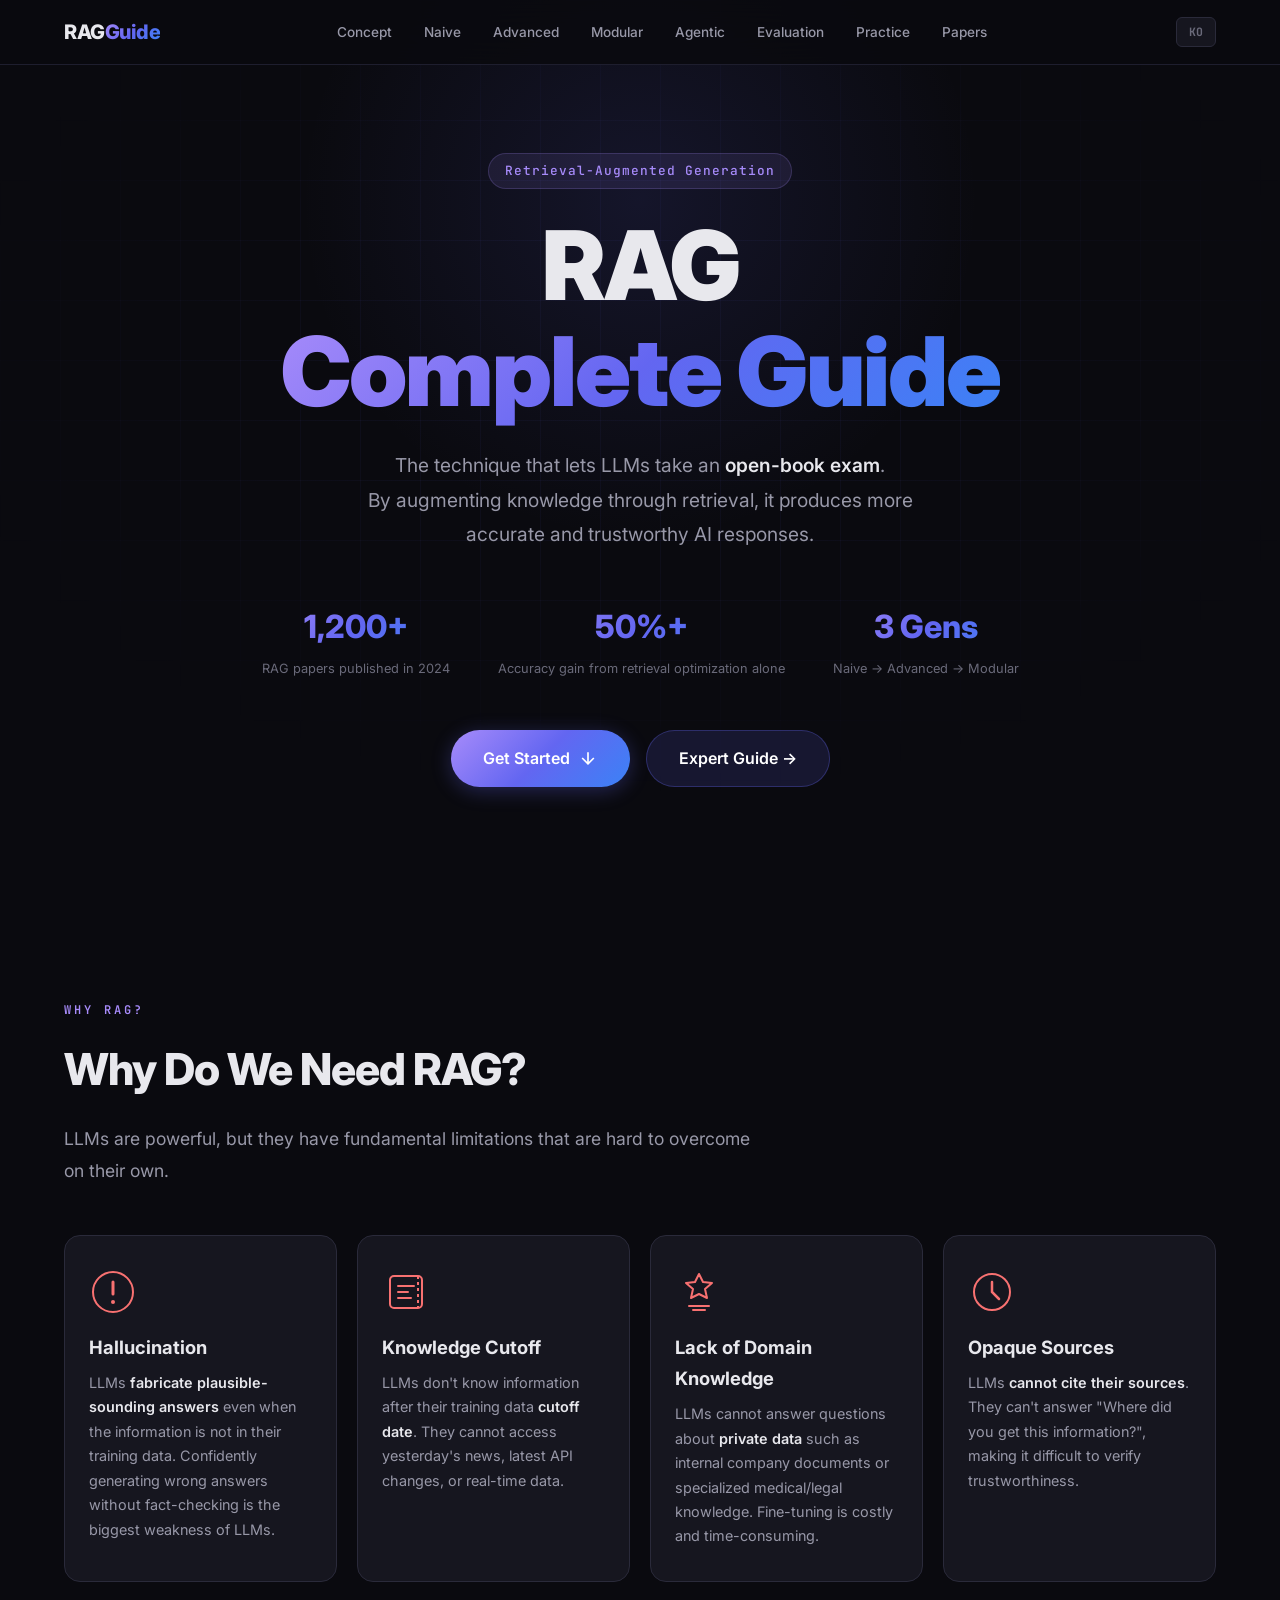
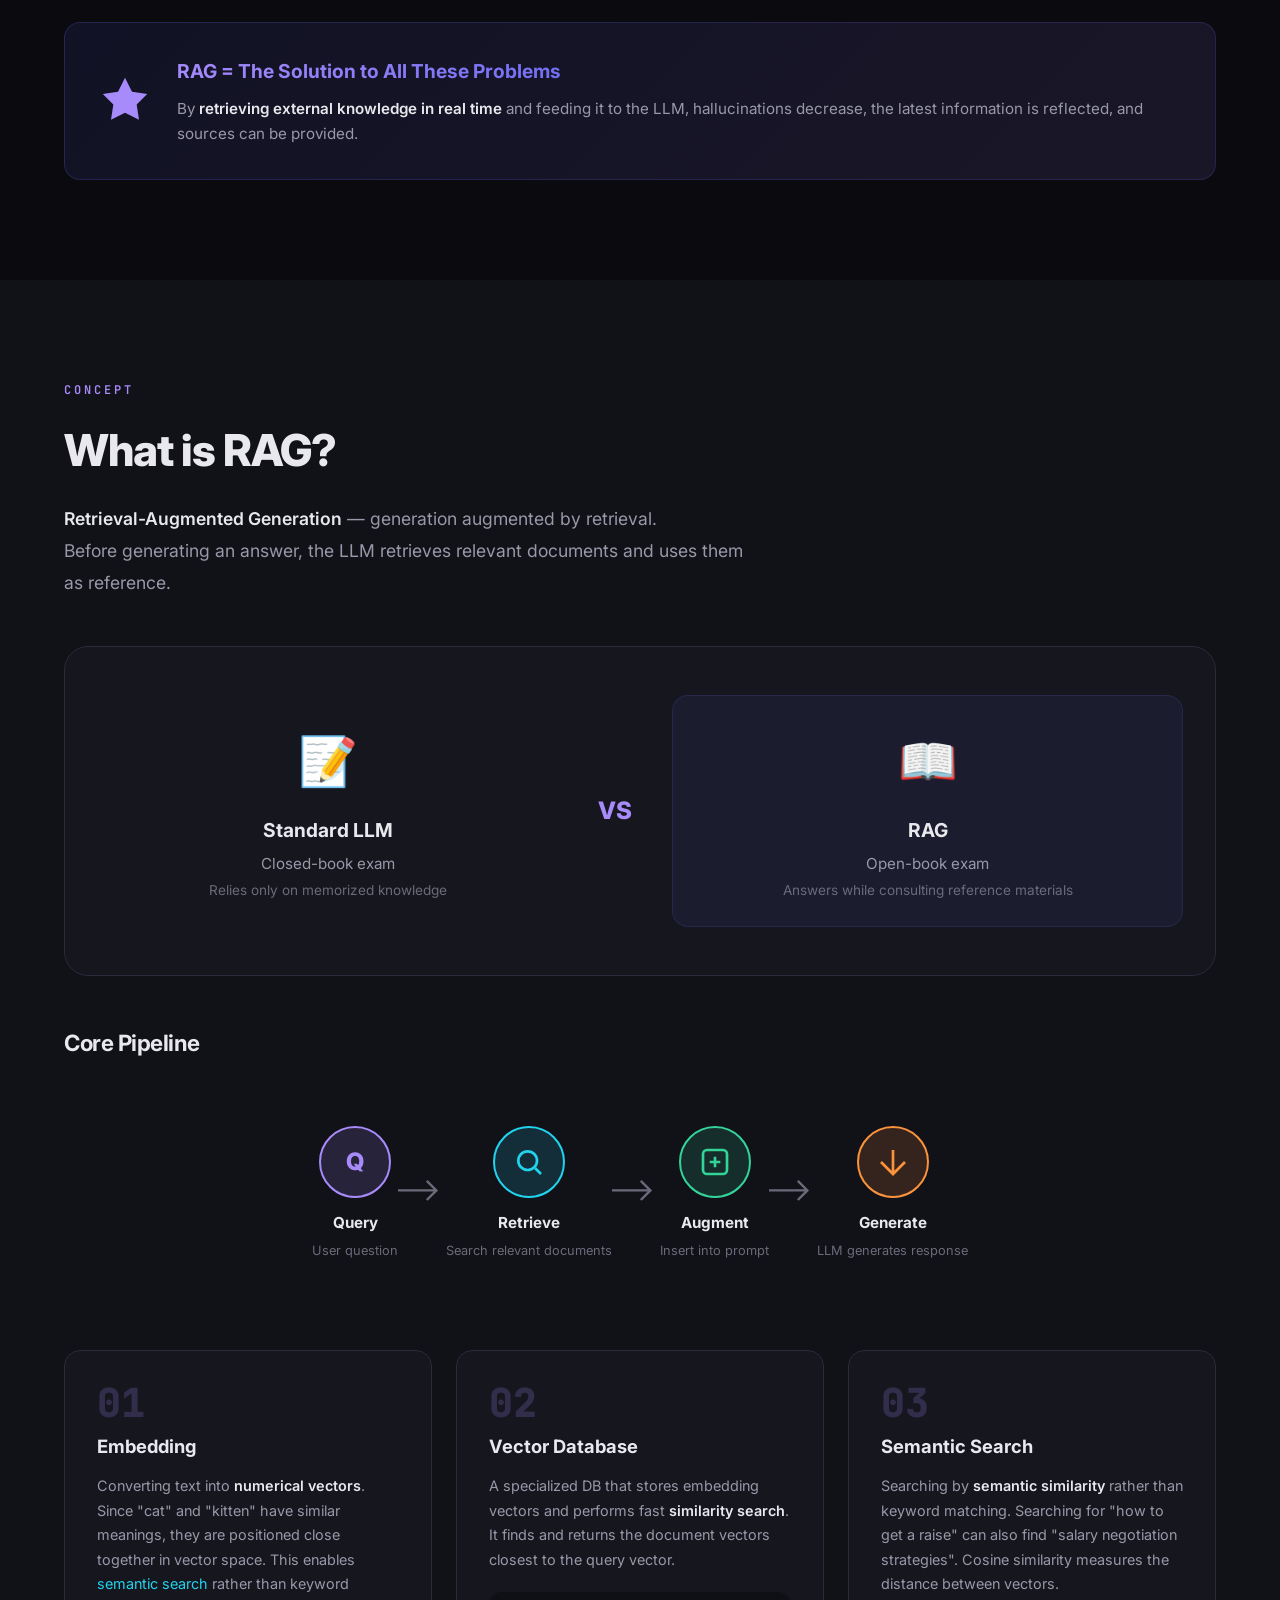
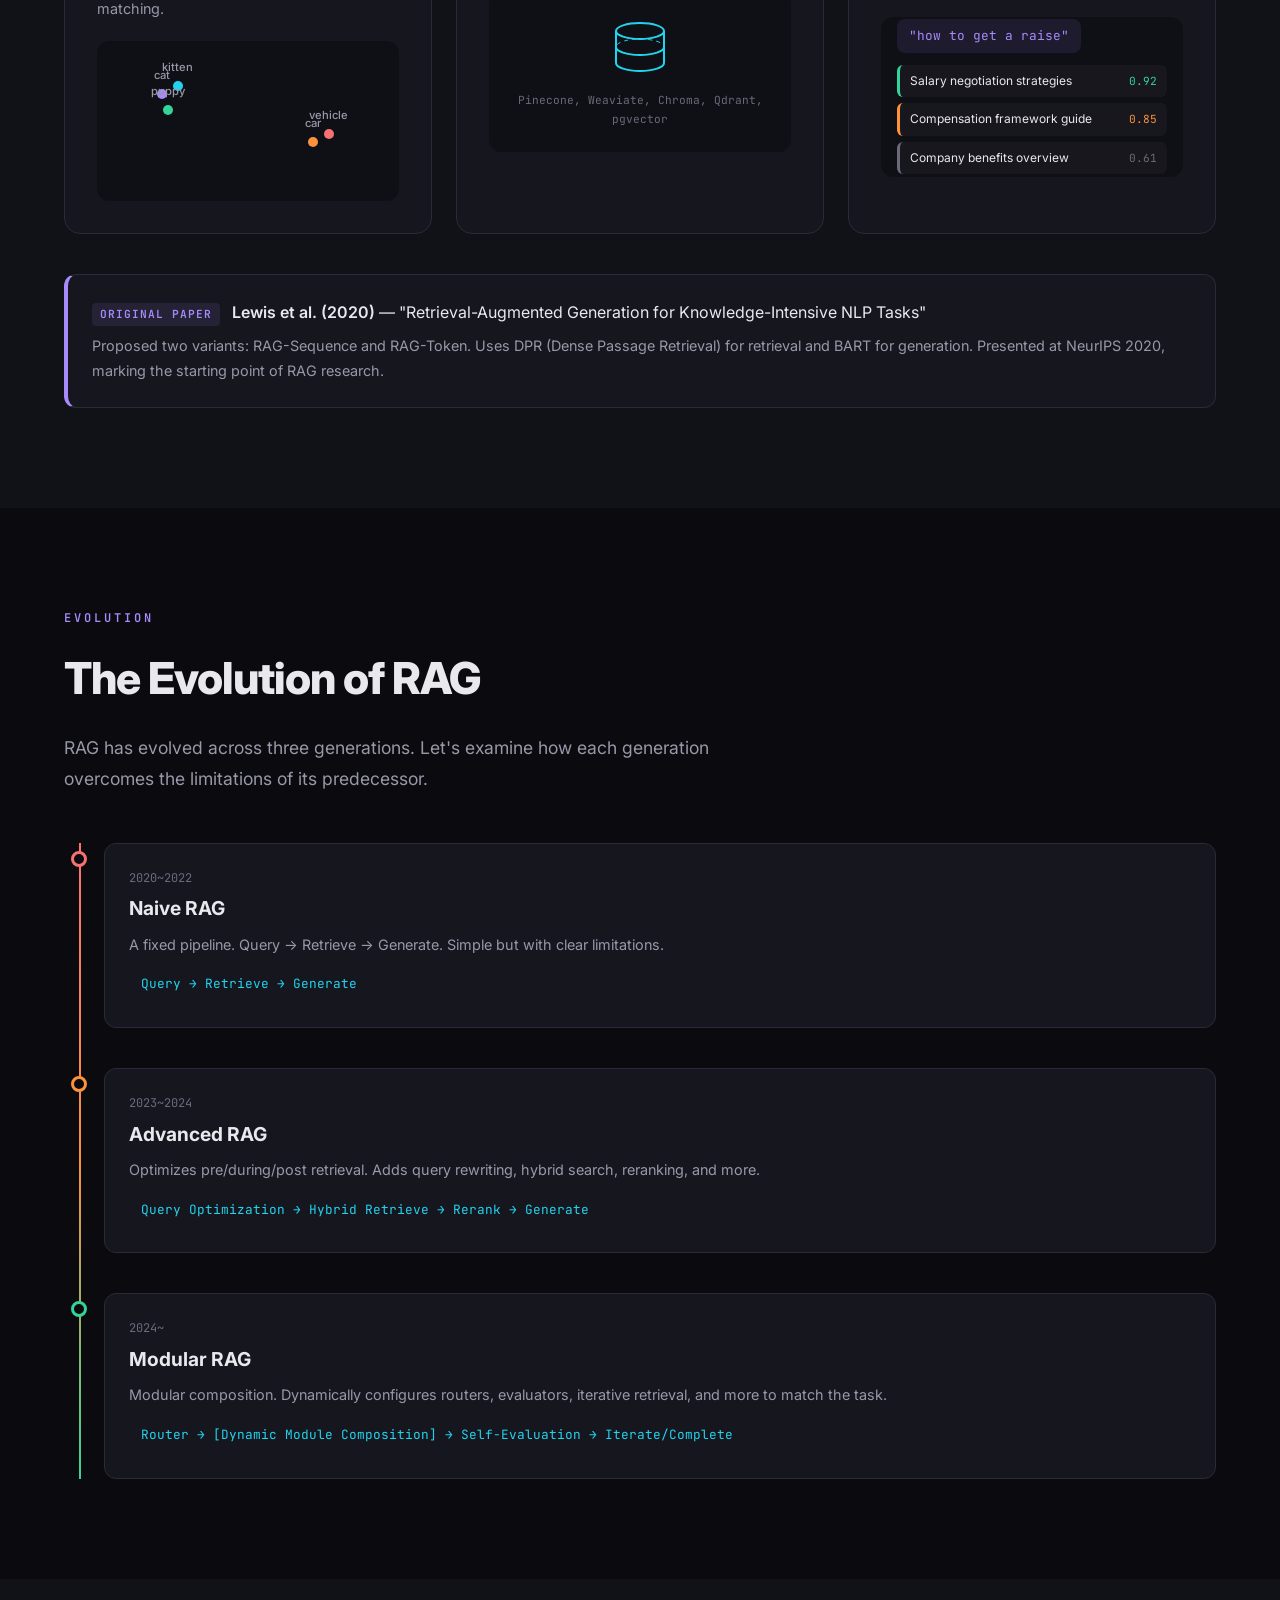
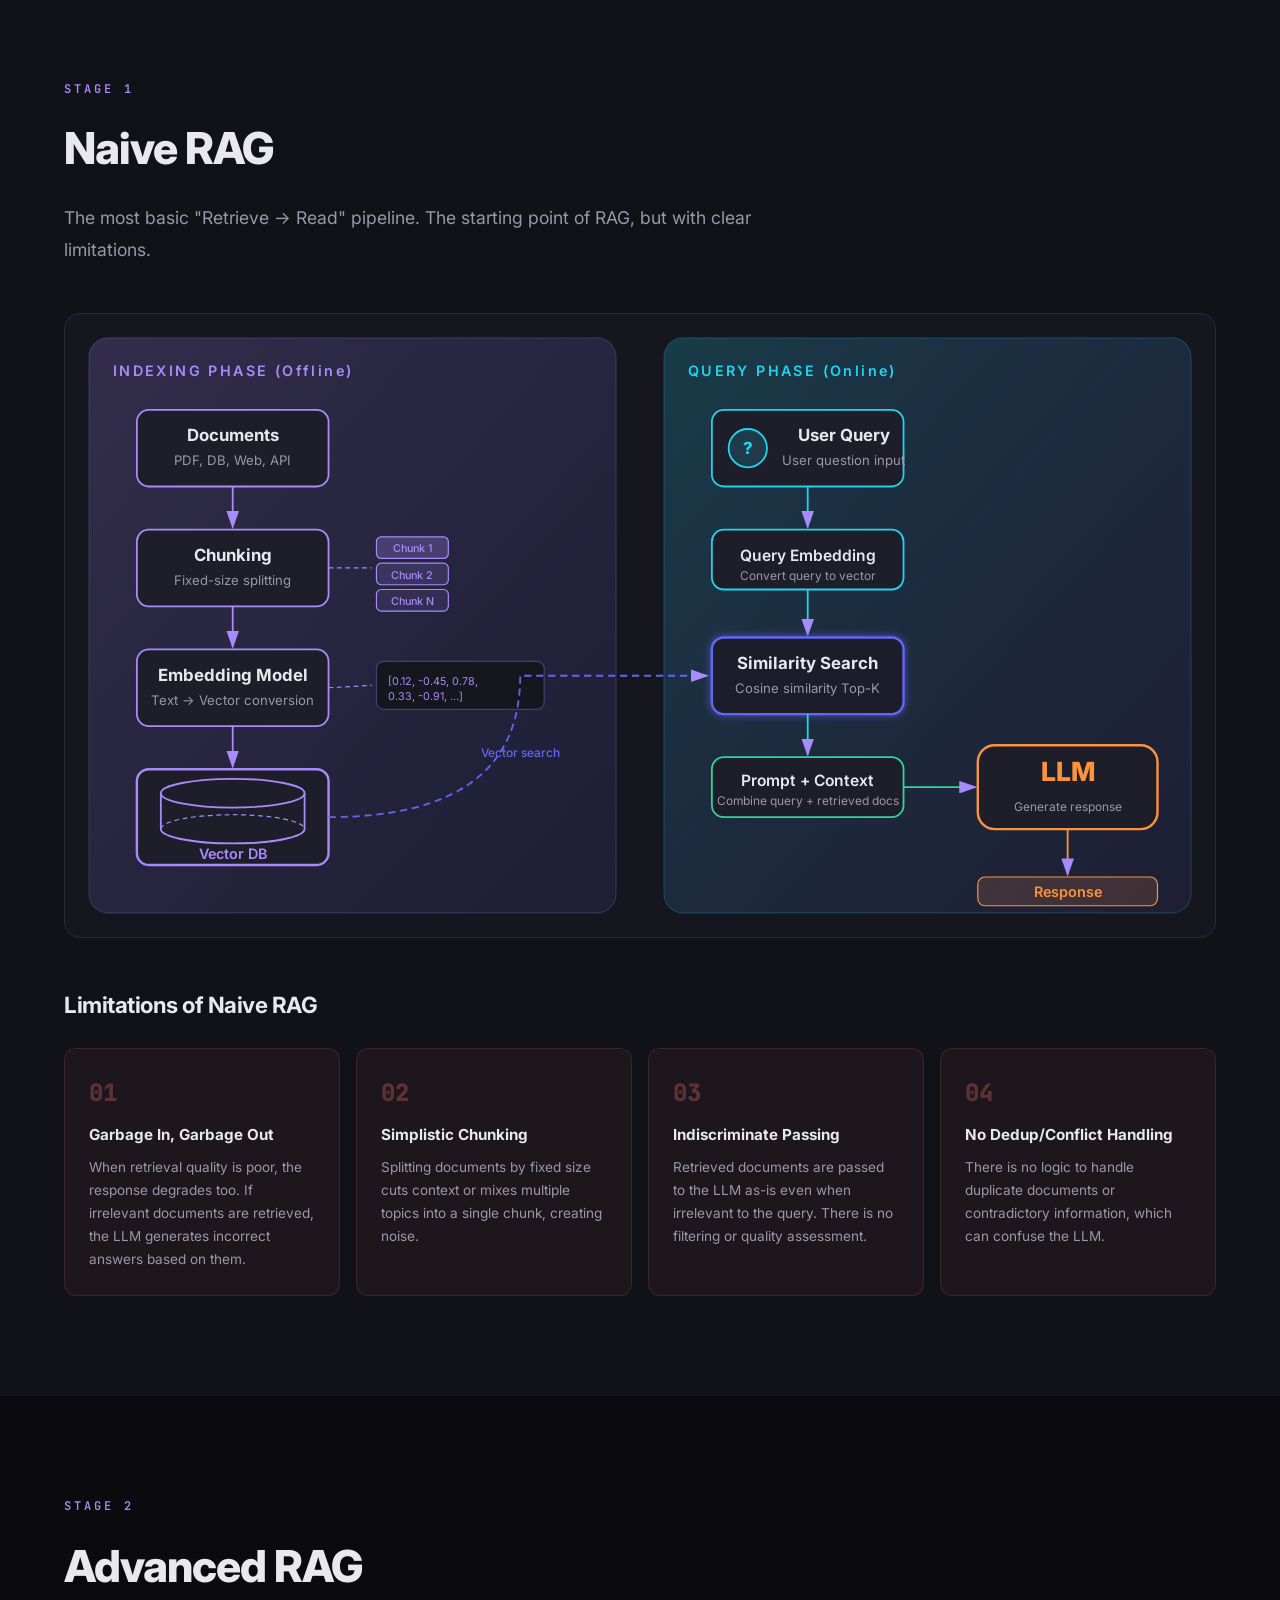
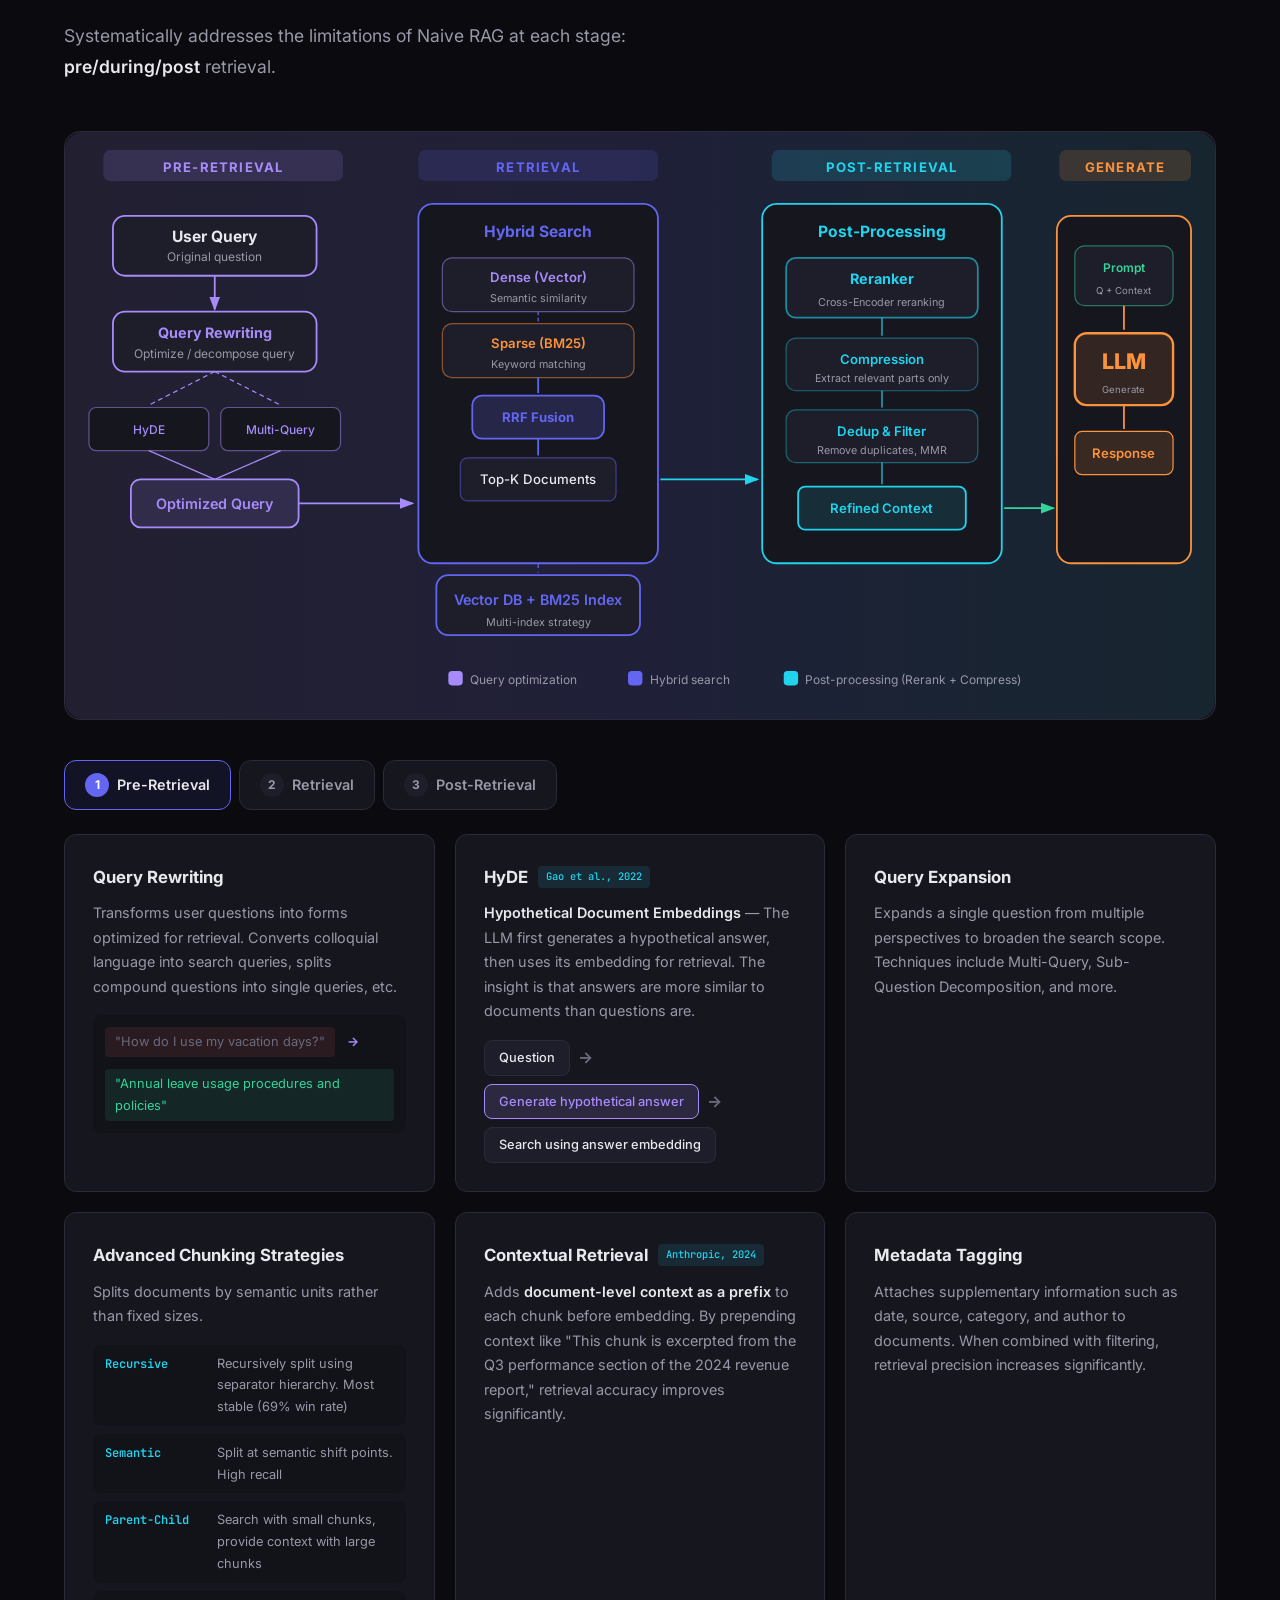
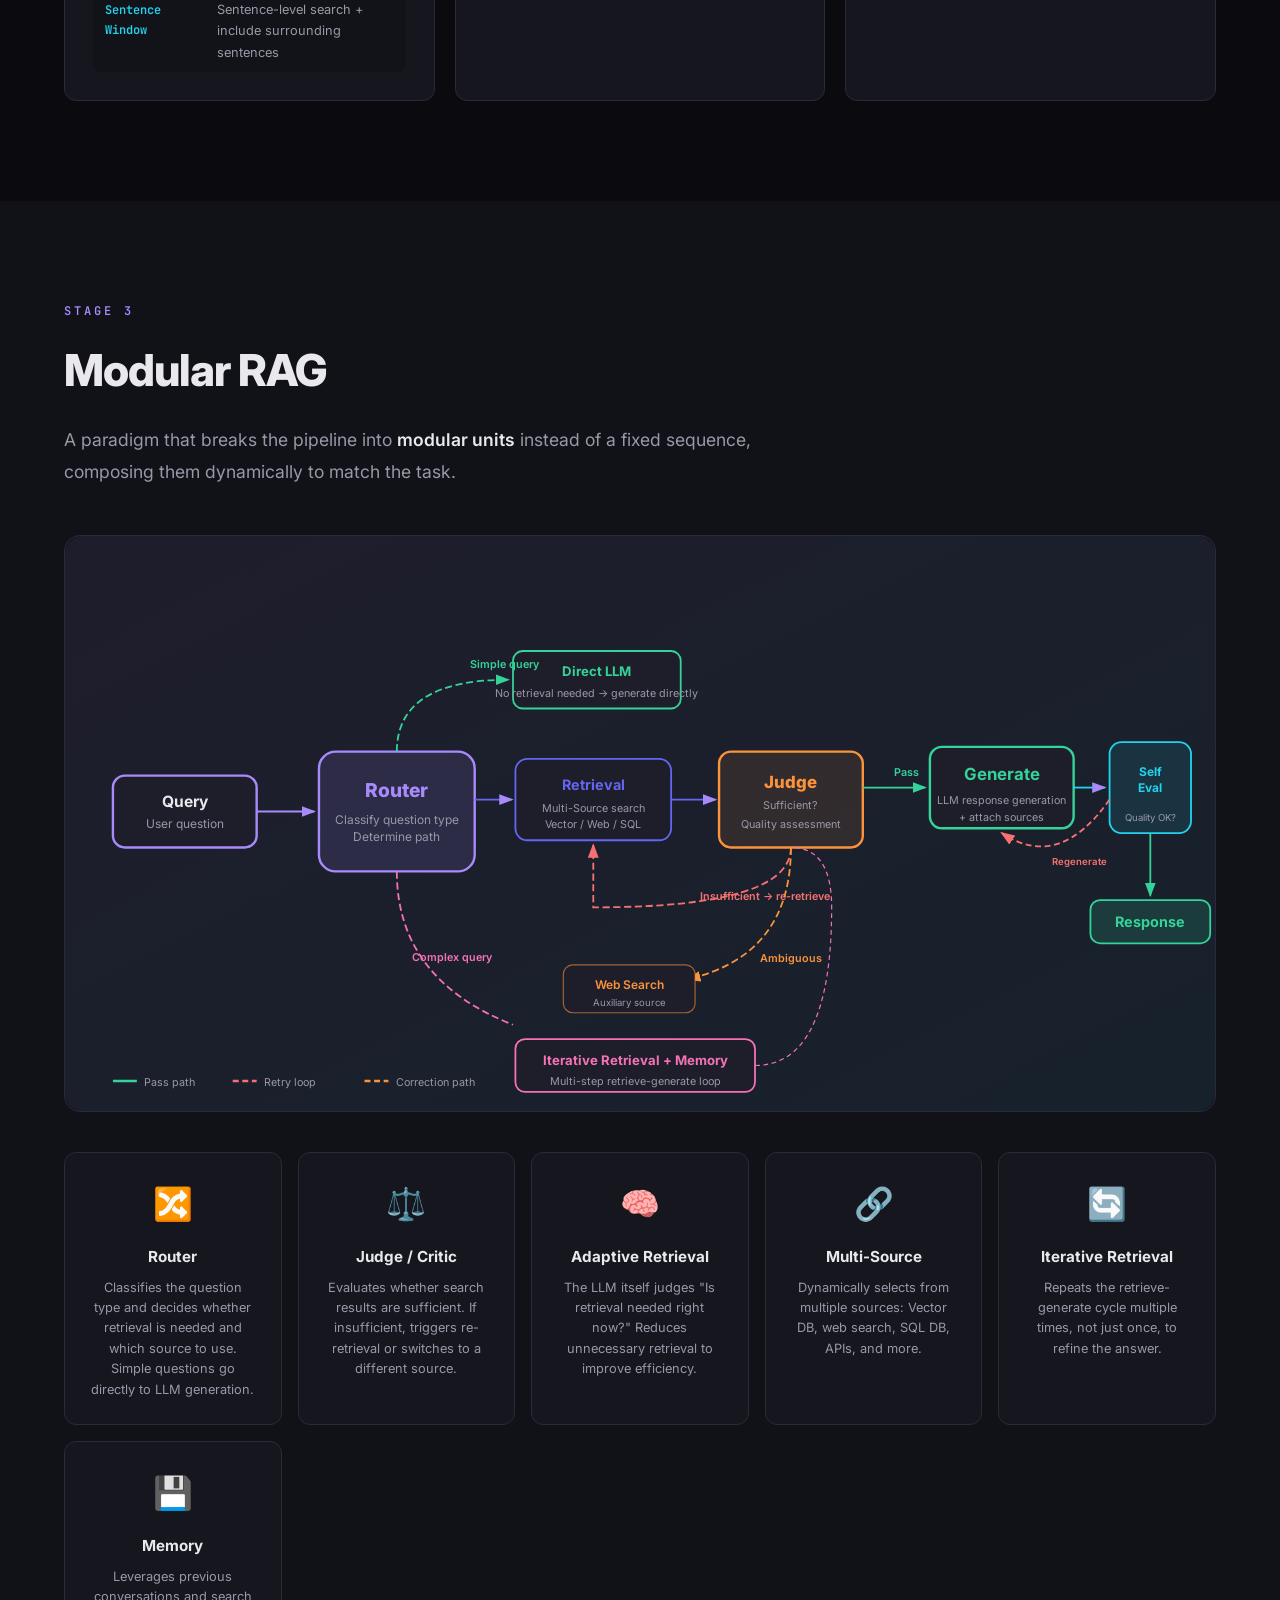
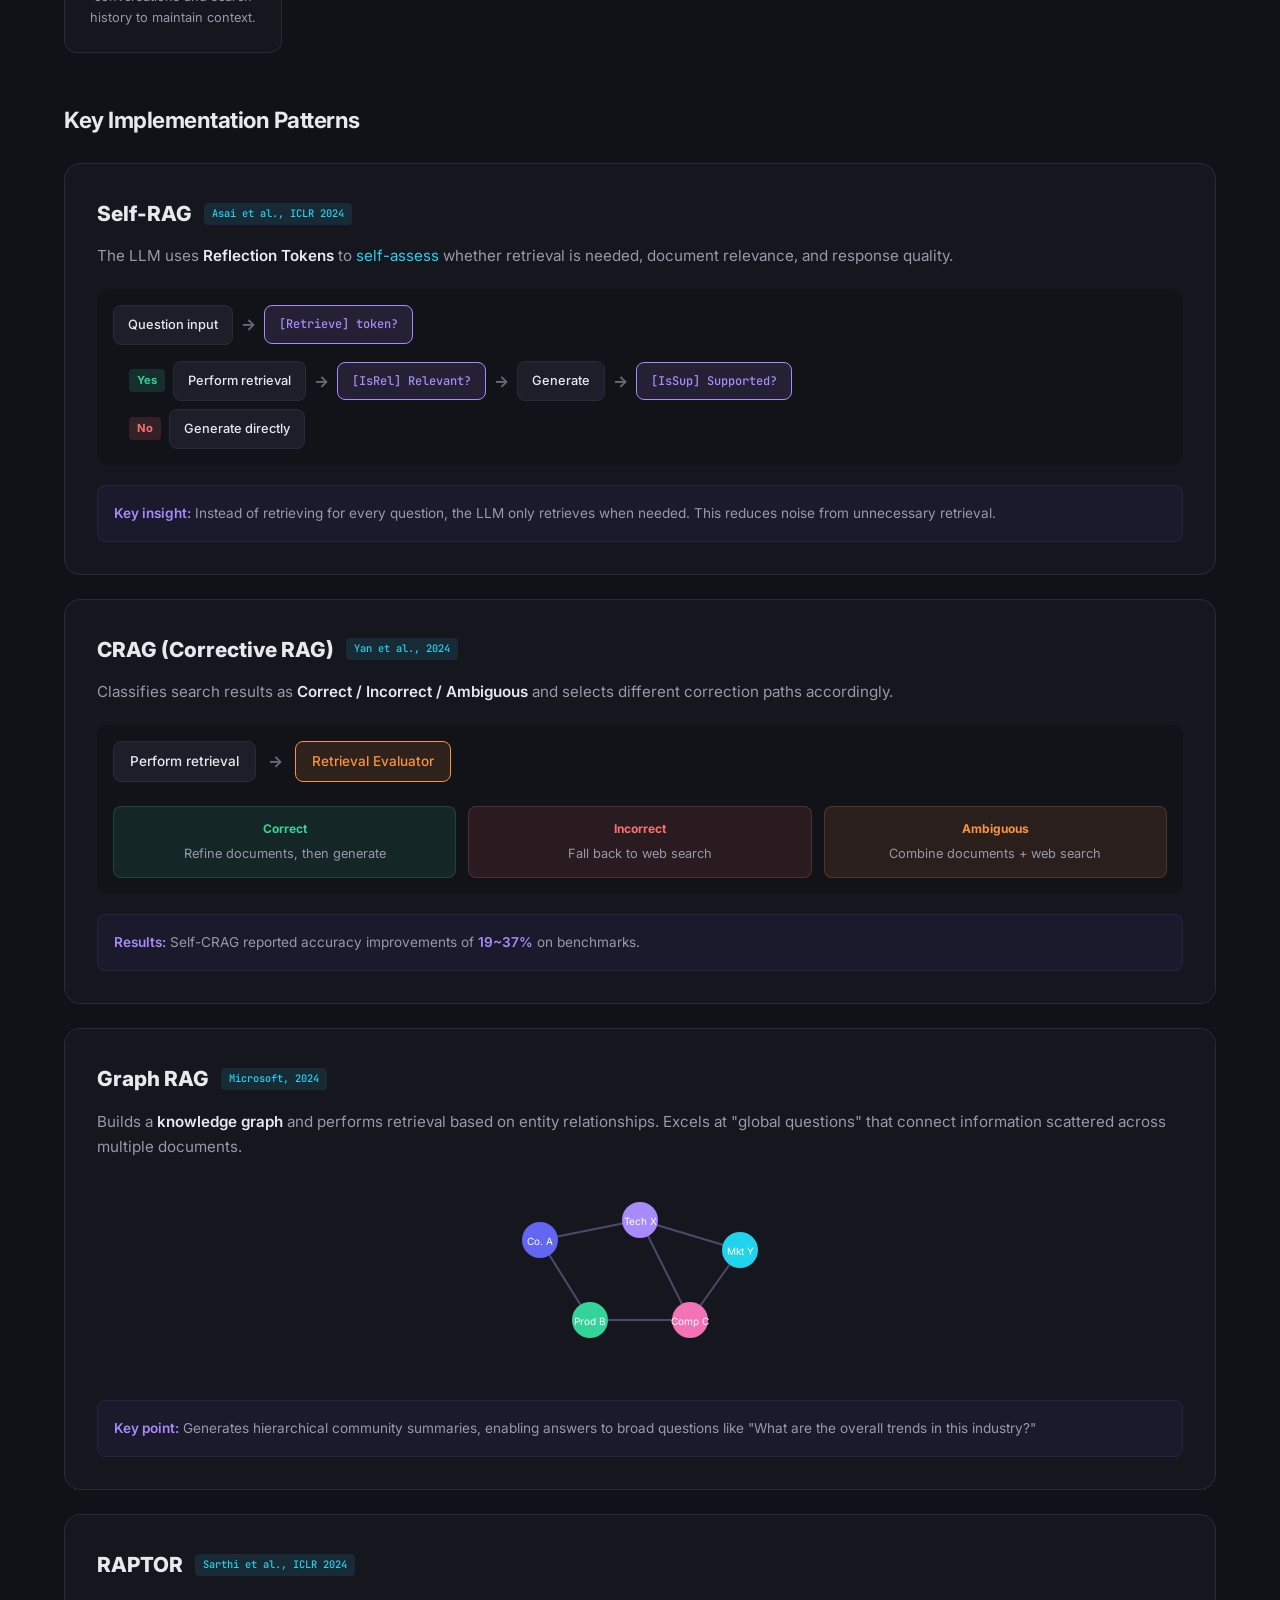
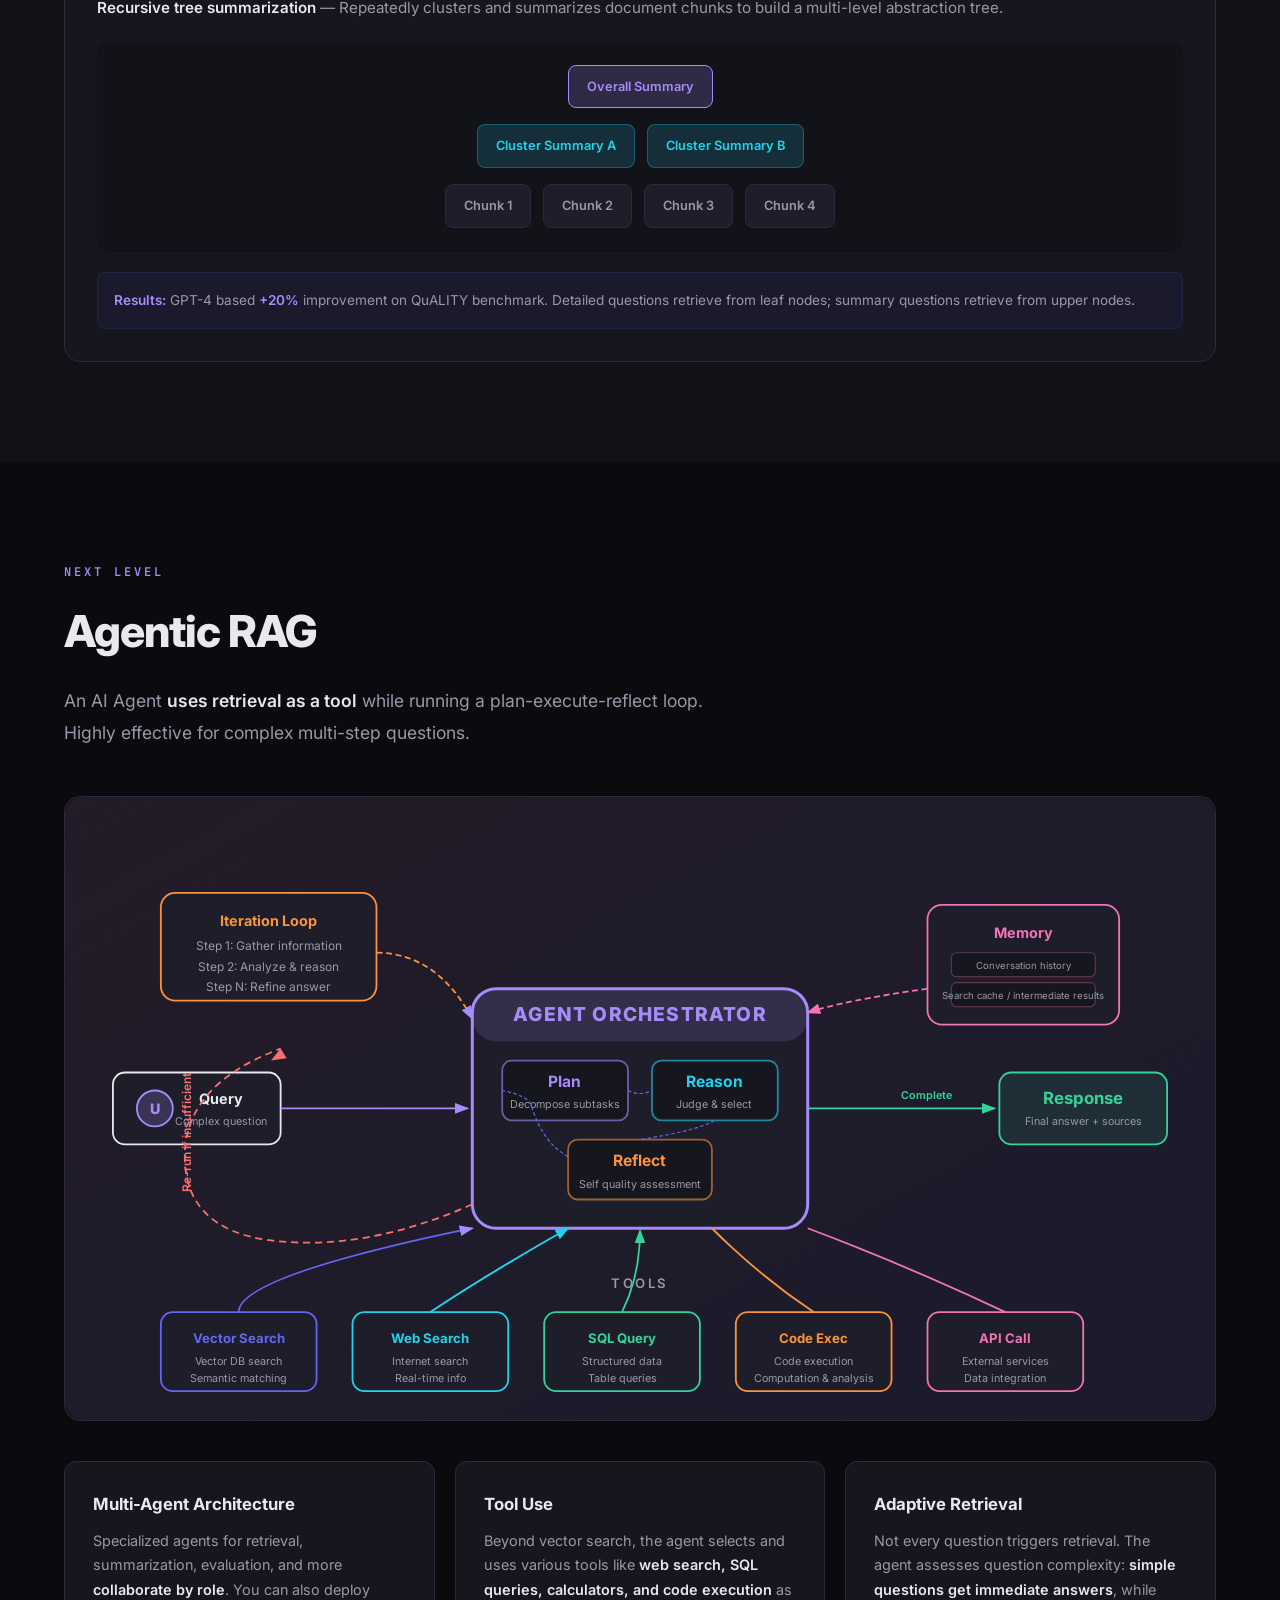
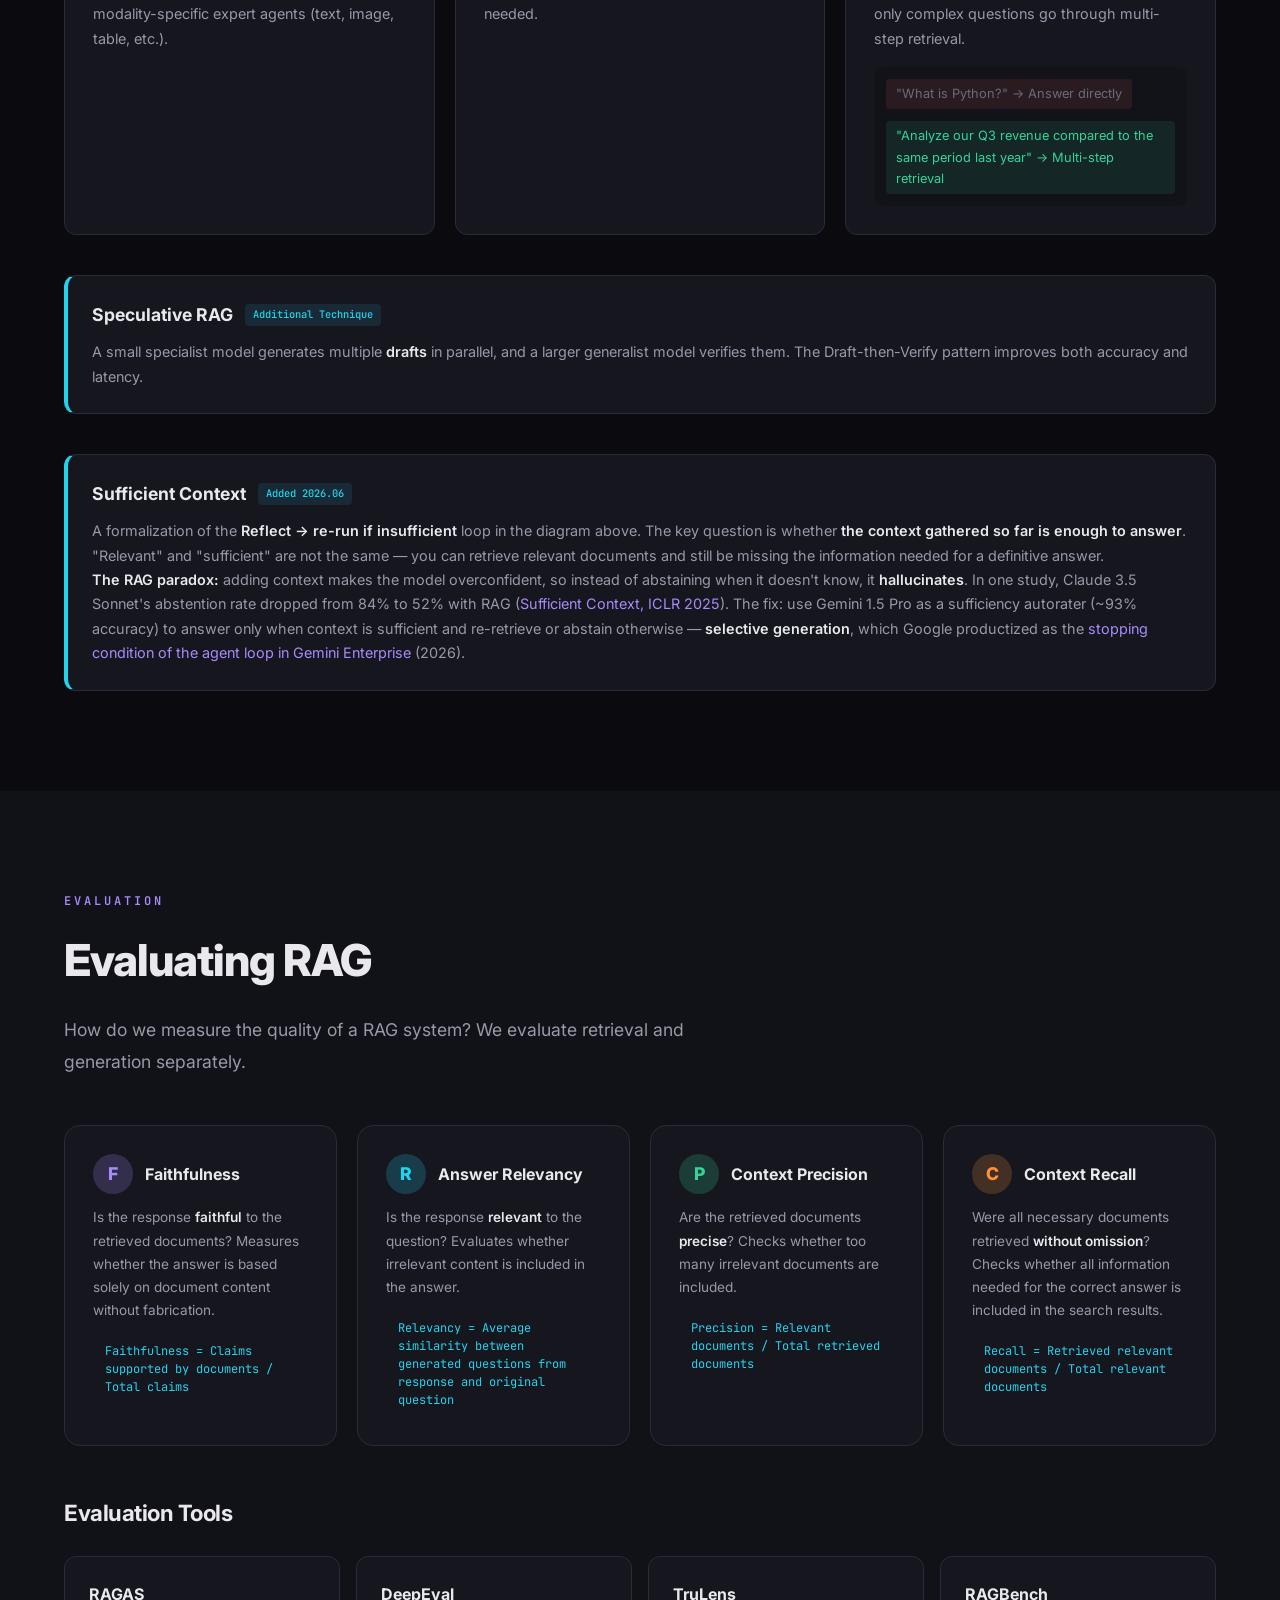
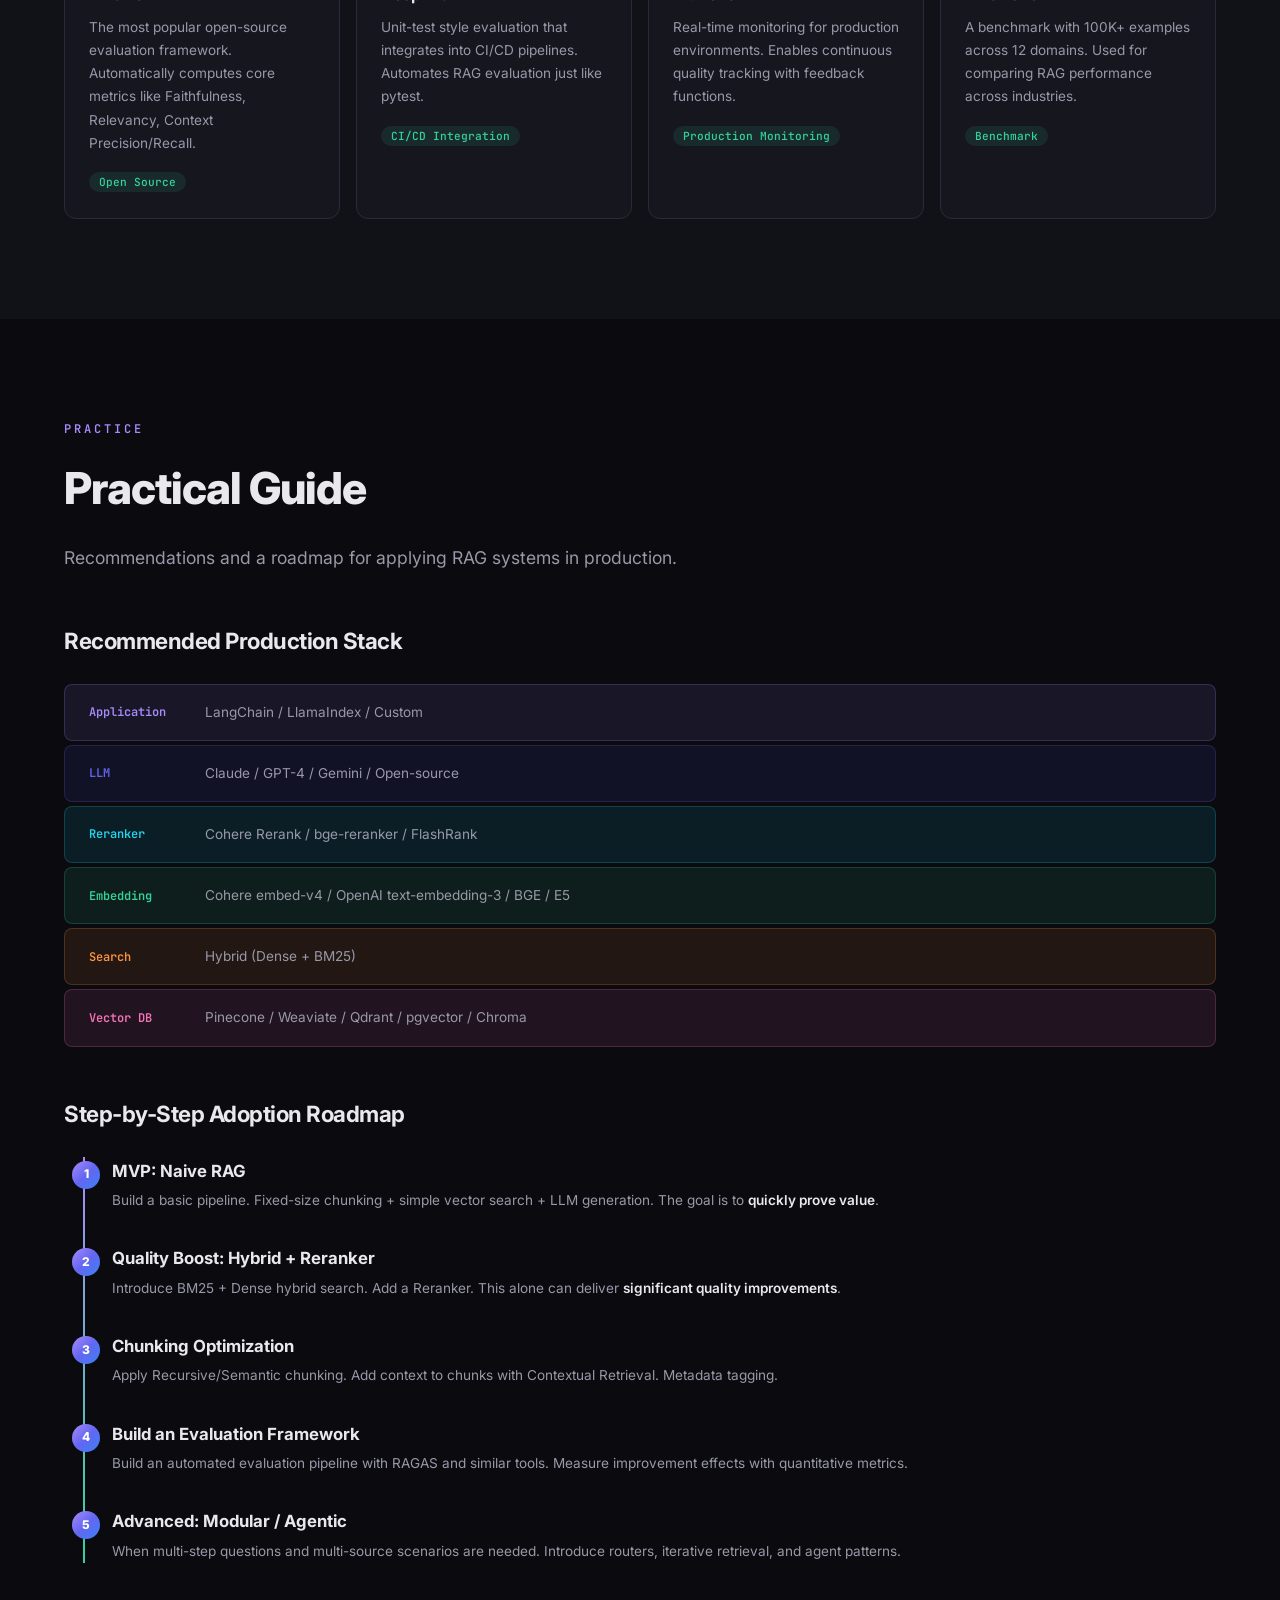
==== commit 71ca7849: "Sufficient Context 추가 (ko/en/expert) Agentic RAG 섹션에 Sufficient Context 카드(루프 정지조건·RAG 역설· selective" ====
--- a/en/index.html
+++ b/en/index.html
@@ -1247,6 +1247,16 @@
         <span class="paper-badge">Additional Technique</span>
       </div>
       <p>A small specialist model generates multiple <strong>drafts</strong> in parallel, and a larger generalist model verifies them. The Draft-then-Verify pattern improves both accuracy and latency.</p>
+    </div>
+
+    <!-- Sufficient Context -->
+    <div class="bonus-technique reveal">
+      <div class="bonus-header">
+        <h4>Sufficient Context</h4>
+        <span class="paper-badge">Added 2026.06</span>
+      </div>
+      <p>A formalization of the <strong>Reflect → re-run if insufficient</strong> loop in the diagram above. The key question is whether <strong>the context gathered so far is enough to answer</strong>. "Relevant" and "sufficient" are not the same — you can retrieve relevant documents and still be missing the information needed for a definitive answer.</p>
+      <p><strong>The RAG paradox:</strong> adding context makes the model overconfident, so instead of abstaining when it doesn't know, it <strong>hallucinates</strong>. In one study, Claude 3.5 Sonnet's abstention rate dropped from 84% to 52% with RAG (<a href="https://arxiv.org/abs/2411.06037" target="_blank">Sufficient Context, ICLR 2025</a>). The fix: use Gemini 1.5 Pro as a sufficiency autorater (~93% accuracy) to answer only when context is sufficient and re-retrieve or abstain otherwise — <strong>selective generation</strong>, which Google productized as the <a href="https://research.google/blog/unlocking-dependable-responses-with-gemini-enterprise-agent-platforms-agentic-rag/" target="_blank">stopping condition of the agent loop in Gemini Enterprise</a> (2026).</p>
     </div>
   </div>
 </section>
@@ -1607,6 +1617,14 @@
       <div class="paper-item">
         <div class="paper-year">2025</div>
         <div class="paper-content">
+          <h4>Sufficient Context: A New Lens on RAG</h4>
+          <p class="paper-authors">Joren et al. — ICLR 2025</p>
+          <p>Reframes retrieval quality as "sufficiency" rather than "relevance." Proposes an autorater (Gemini 1.5 Pro, ~93% accuracy) that judges whether context is sufficient, plus selective generation that abstains when it isn't. Shows the paradox that RAG can erode a model's ability to abstain.</p>
+        </div>
+      </div>
+      <div class="paper-item">
+        <div class="paper-year">2025</div>
+        <div class="paper-content">
           <h4>MCP (Model Context Protocol)</h4>
           <p class="paper-authors">Anthropic, 2025</p>
           <p>An open standard protocol connecting AI models with external tools and data. Standardizes tool integration for Agentic RAG.</p>
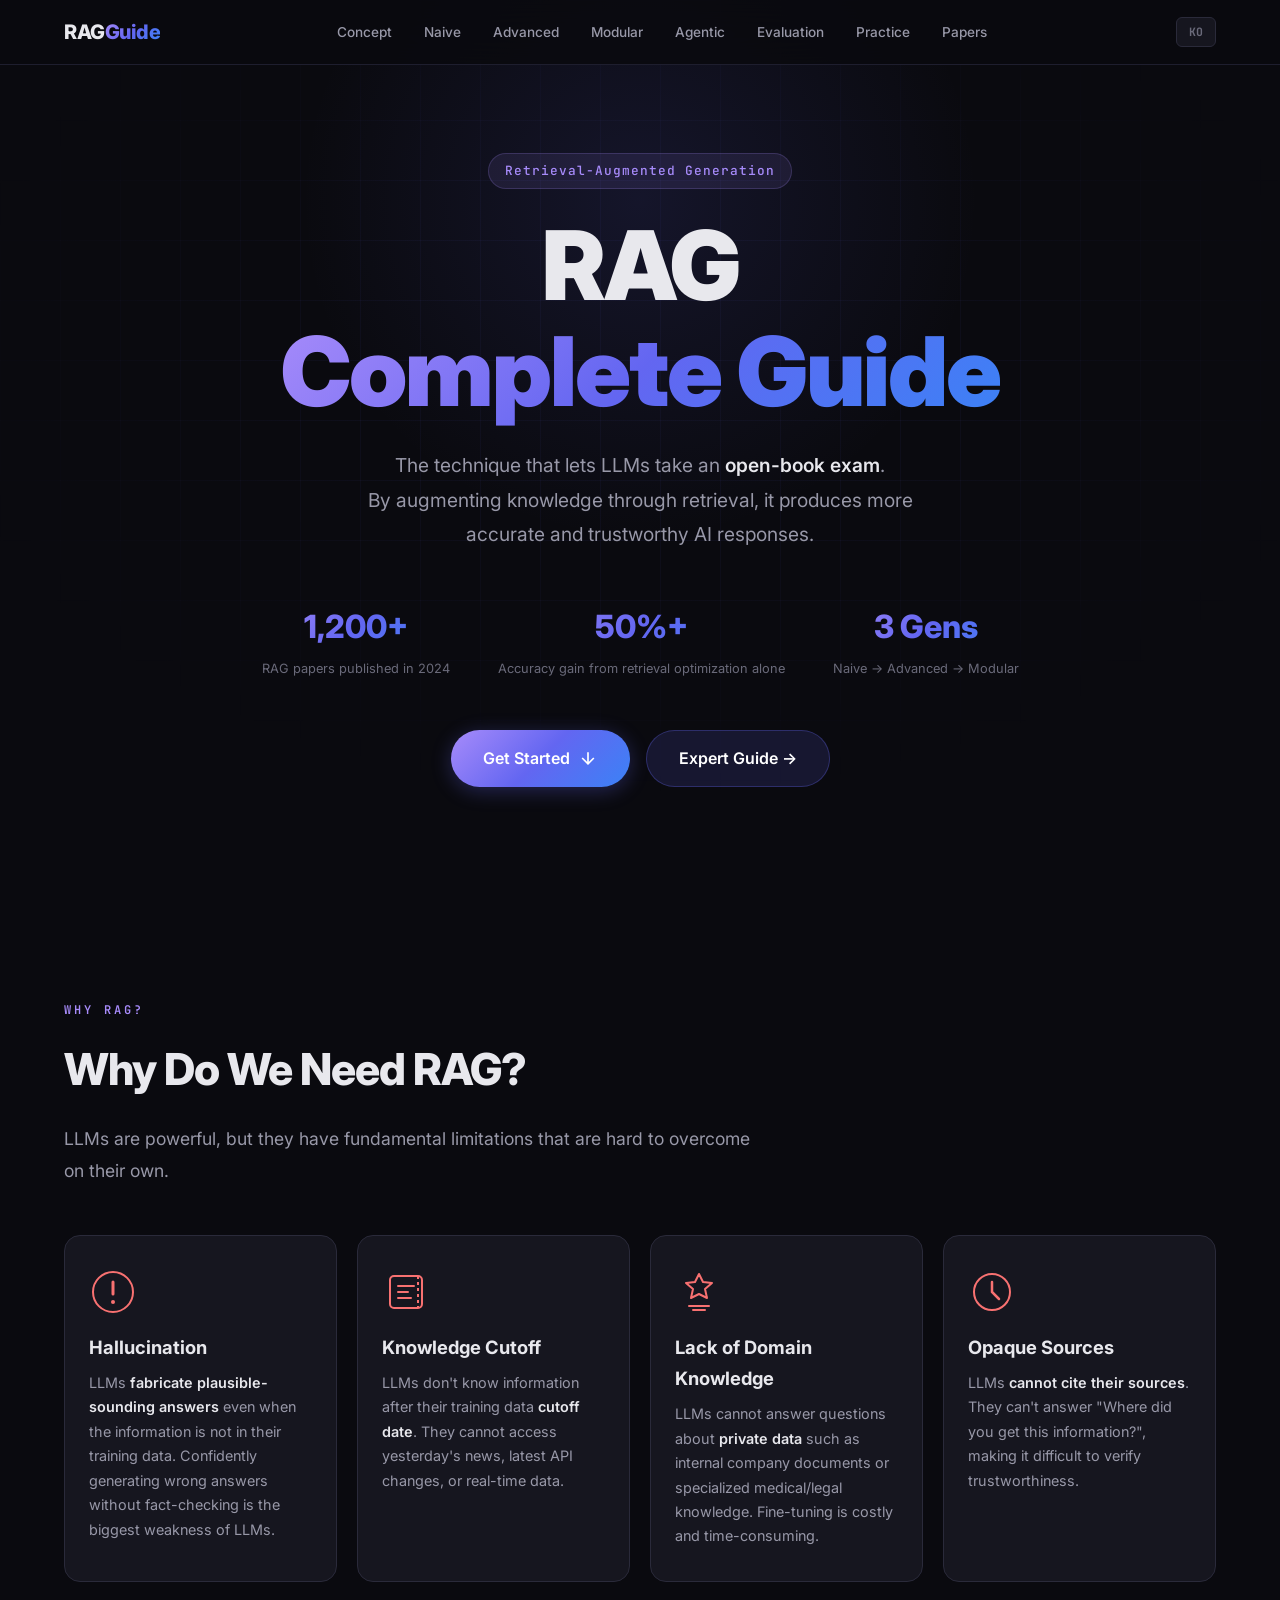
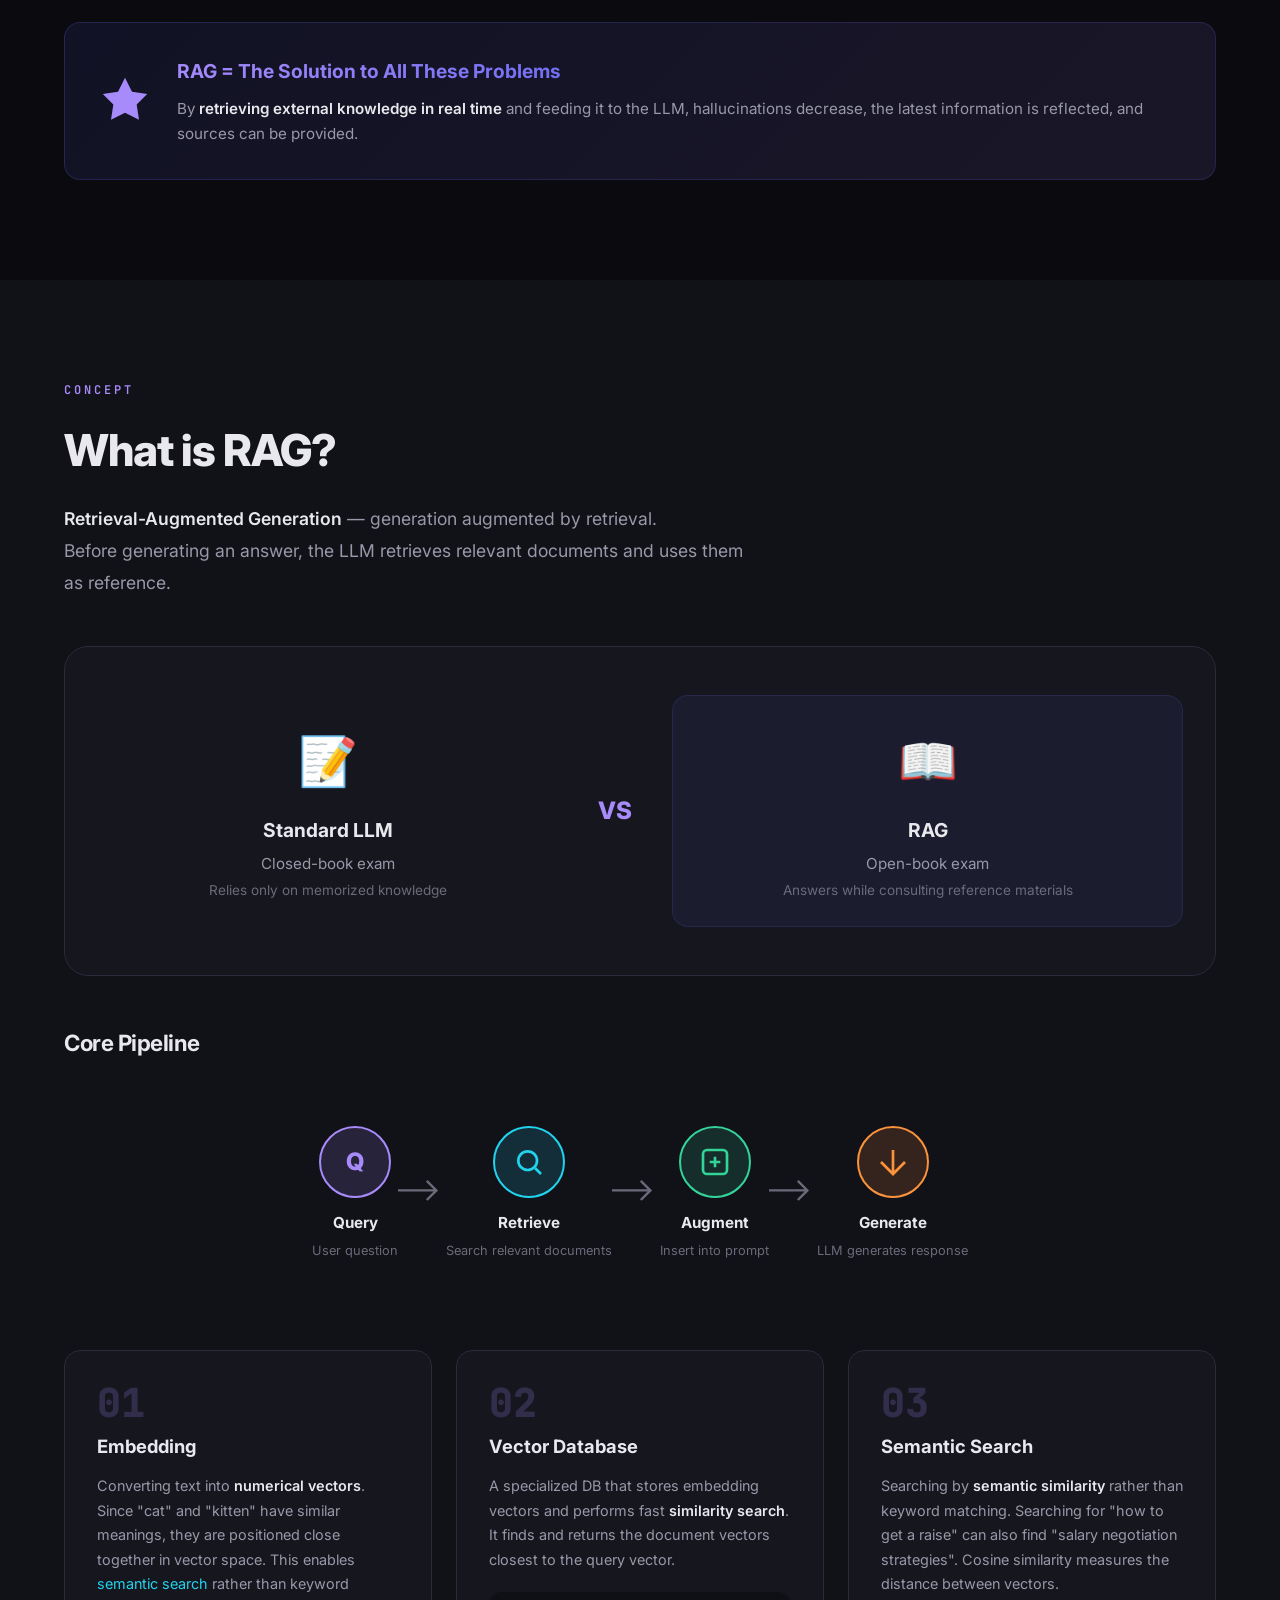
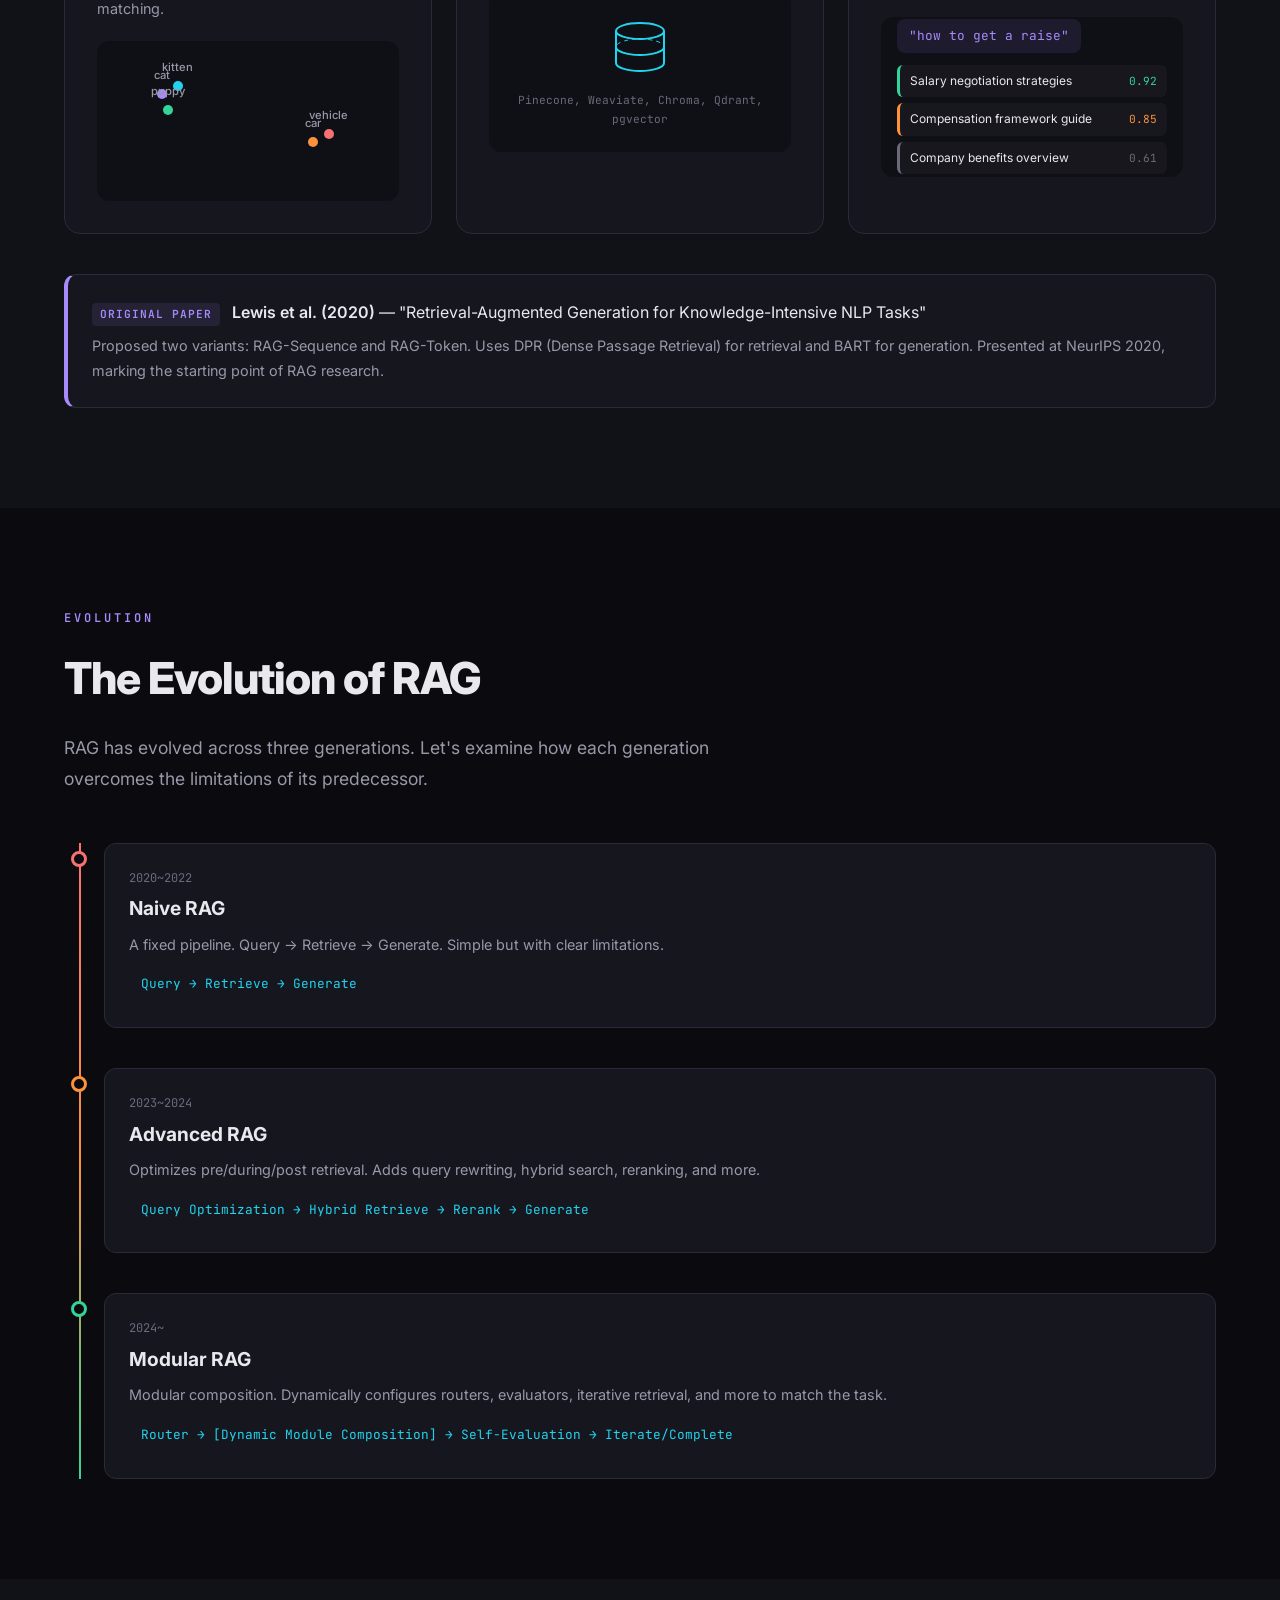
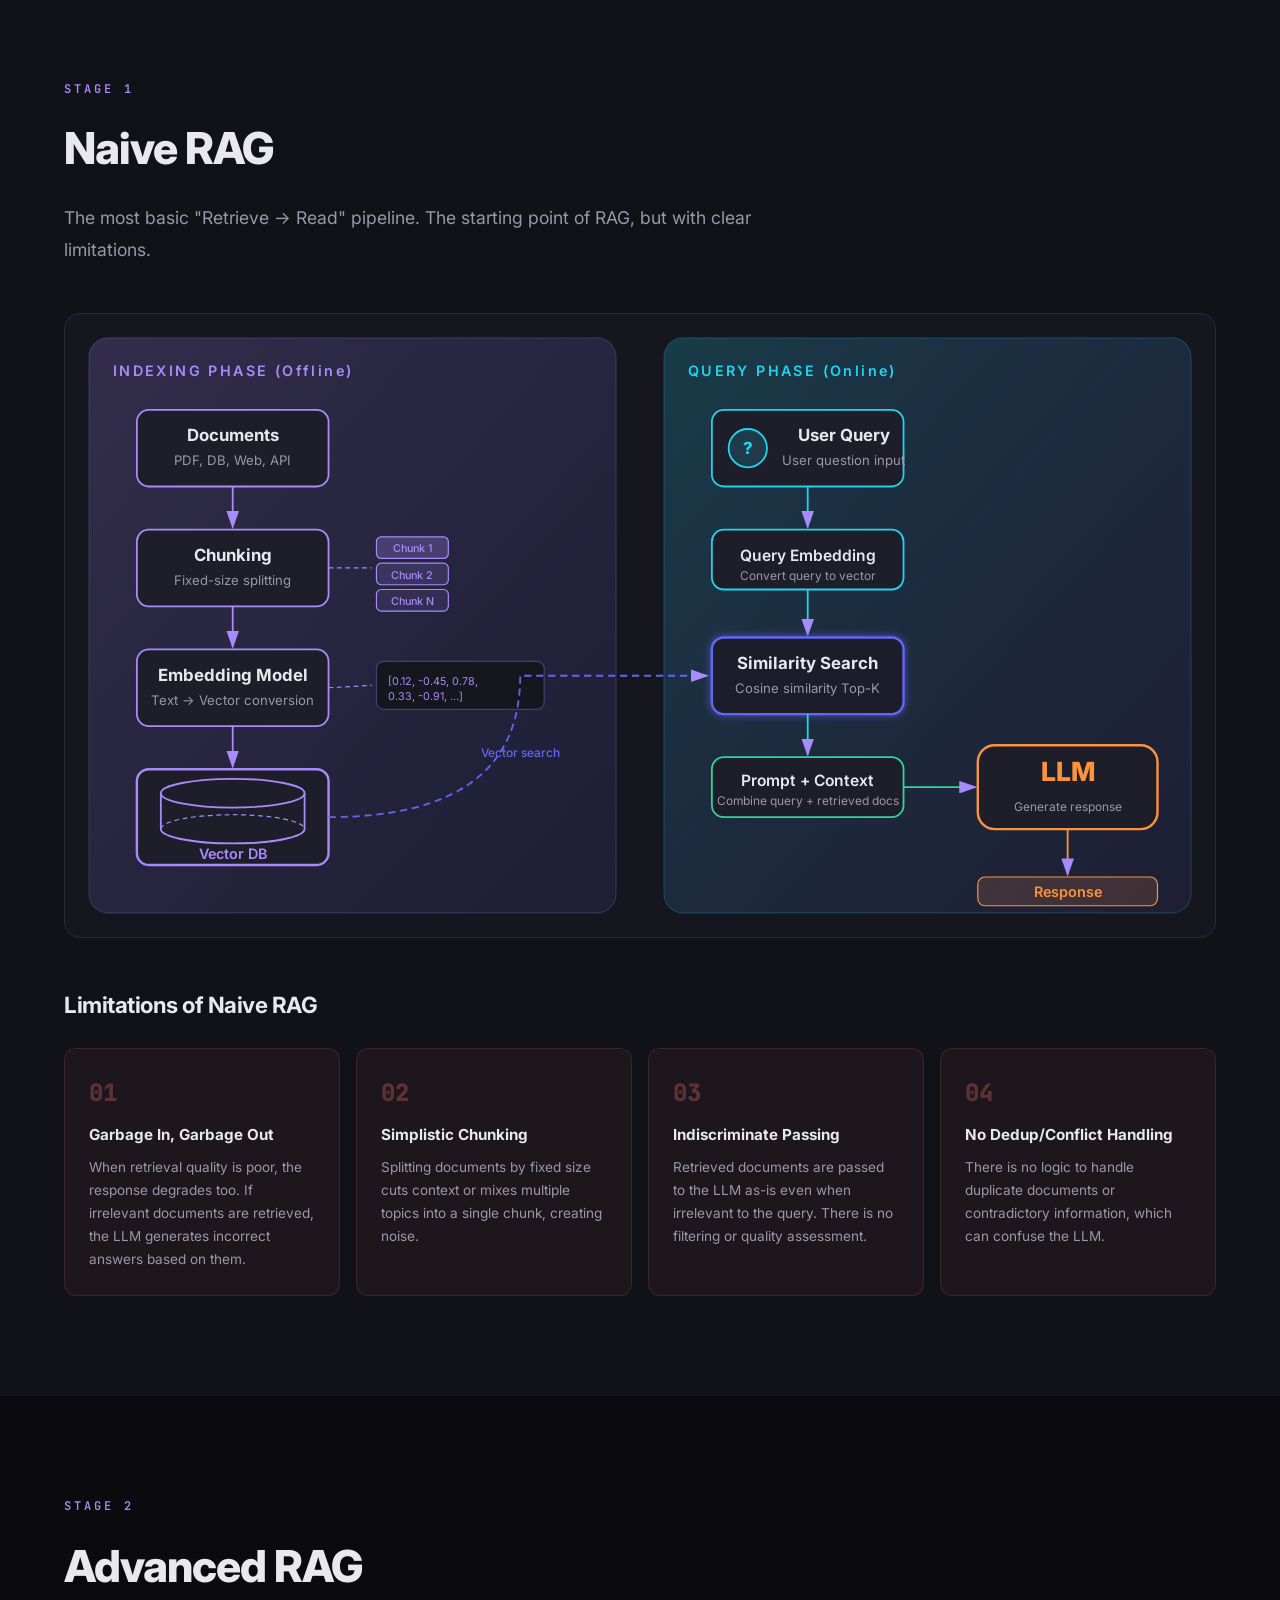
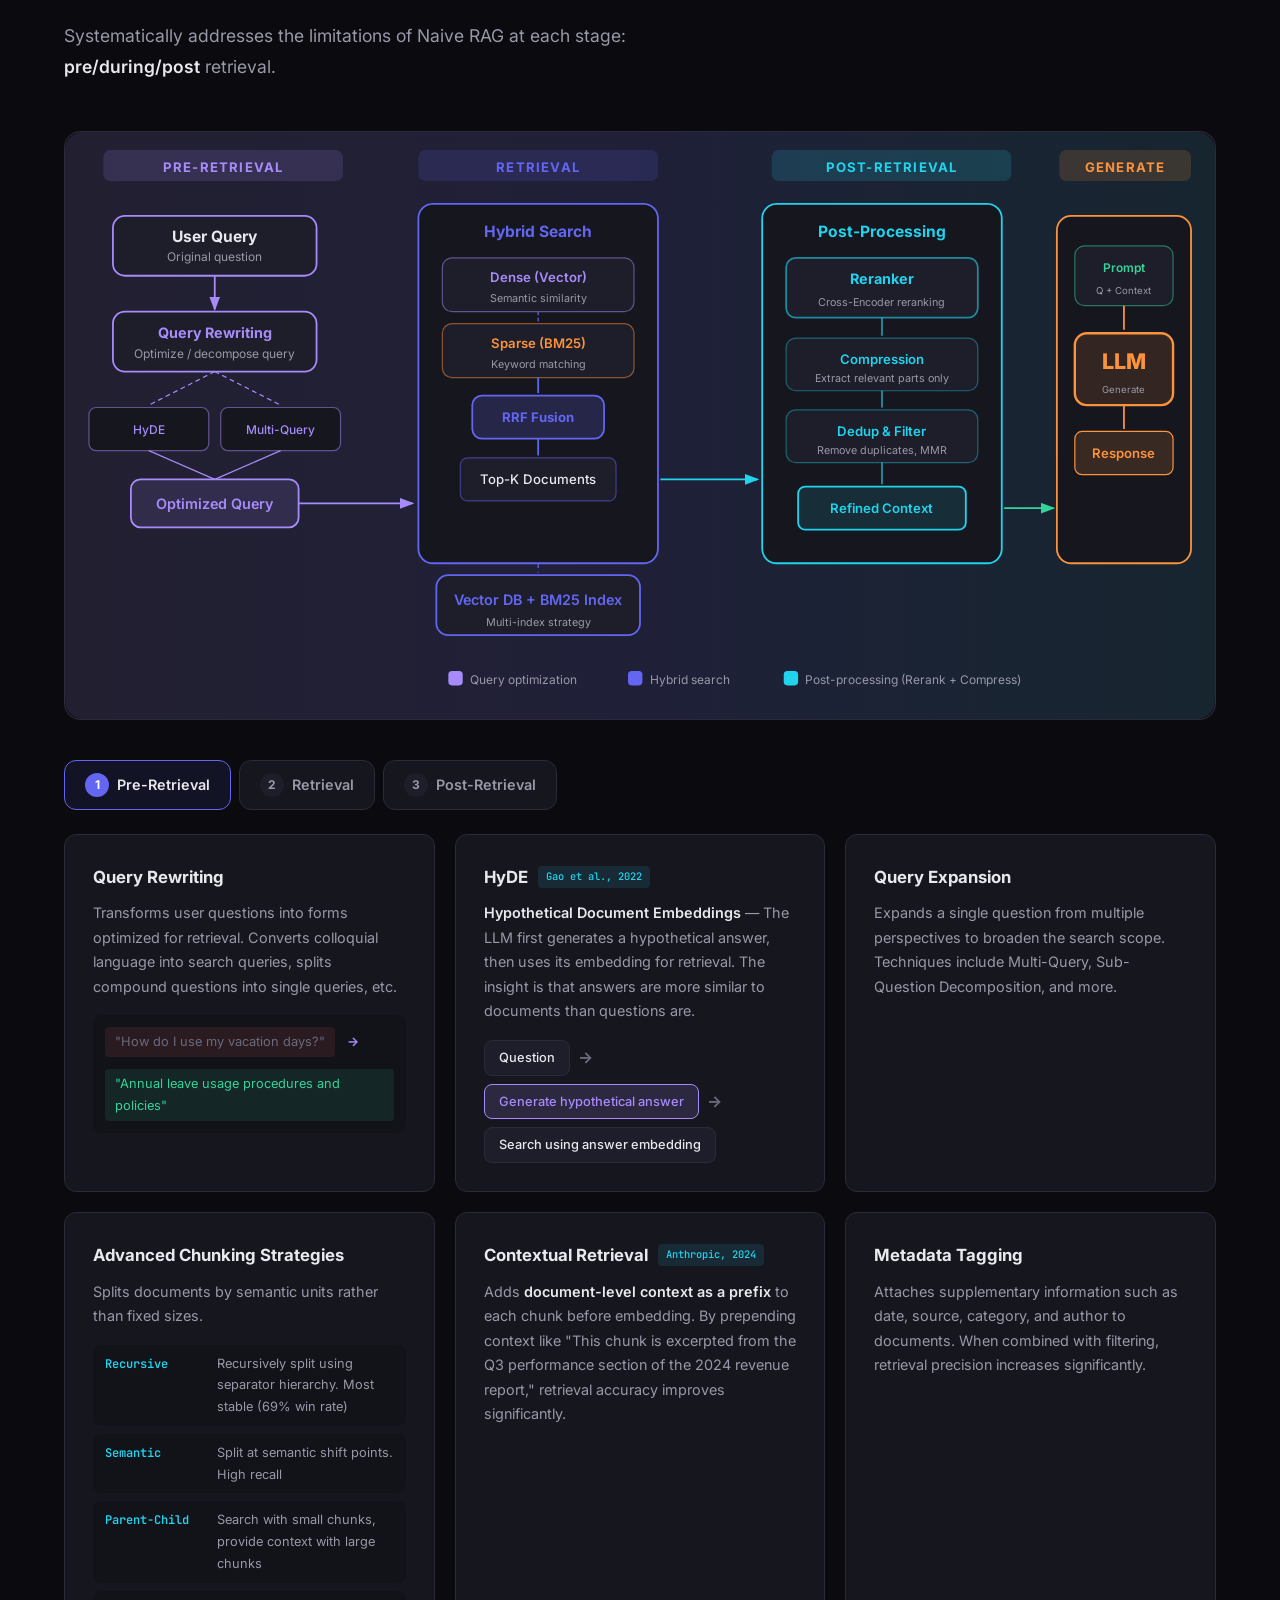
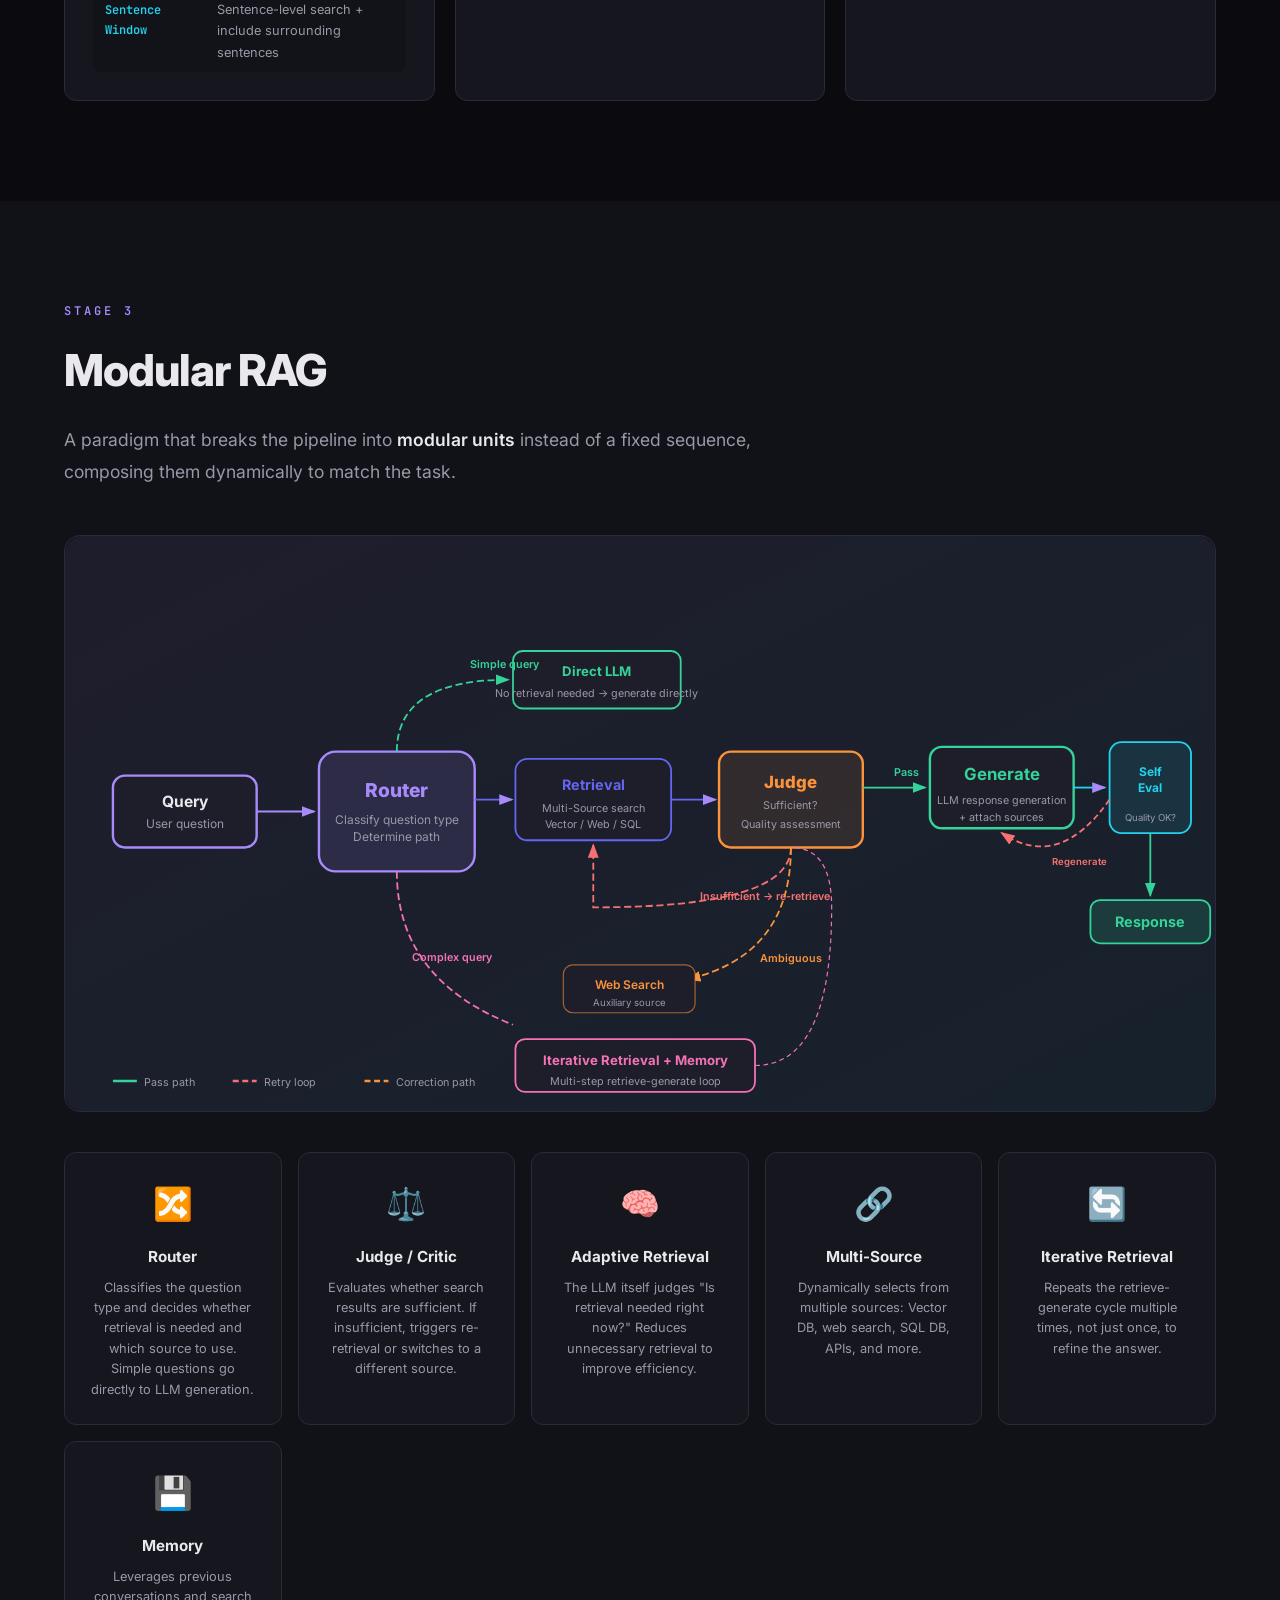
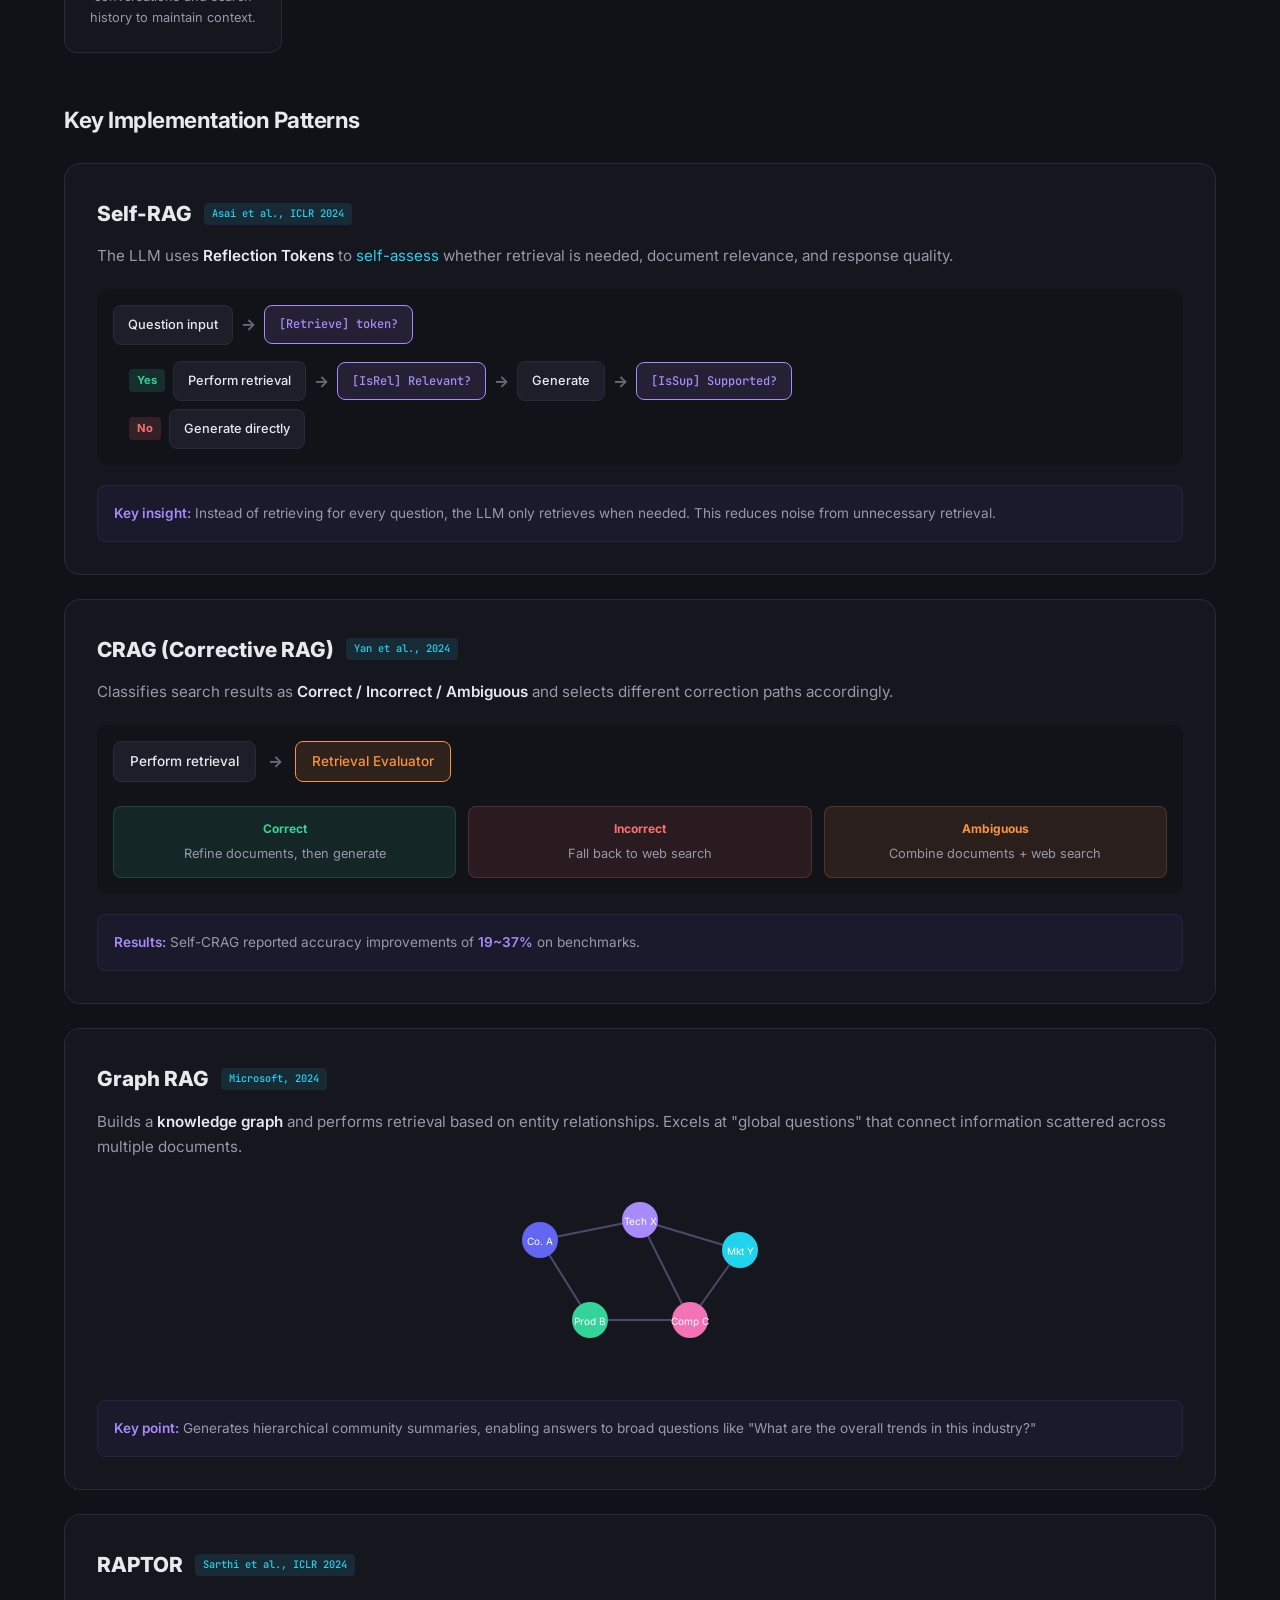
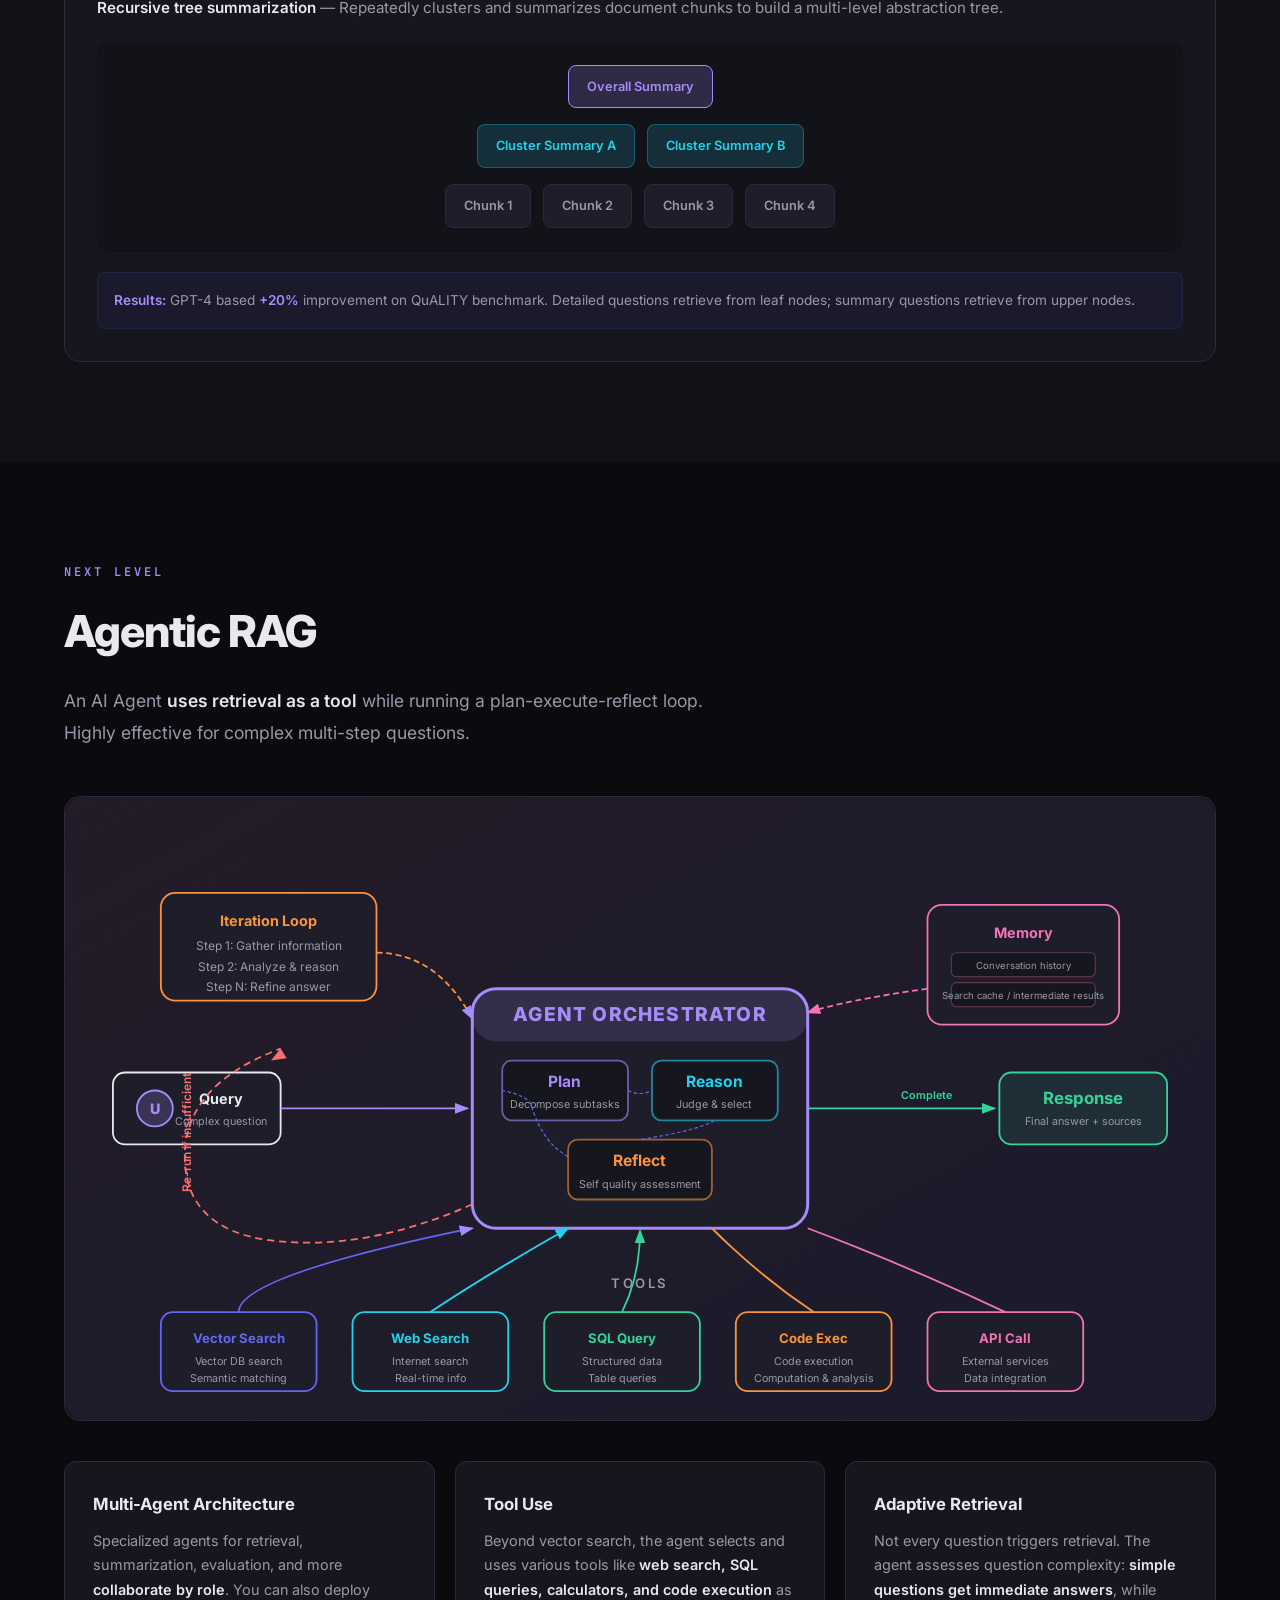
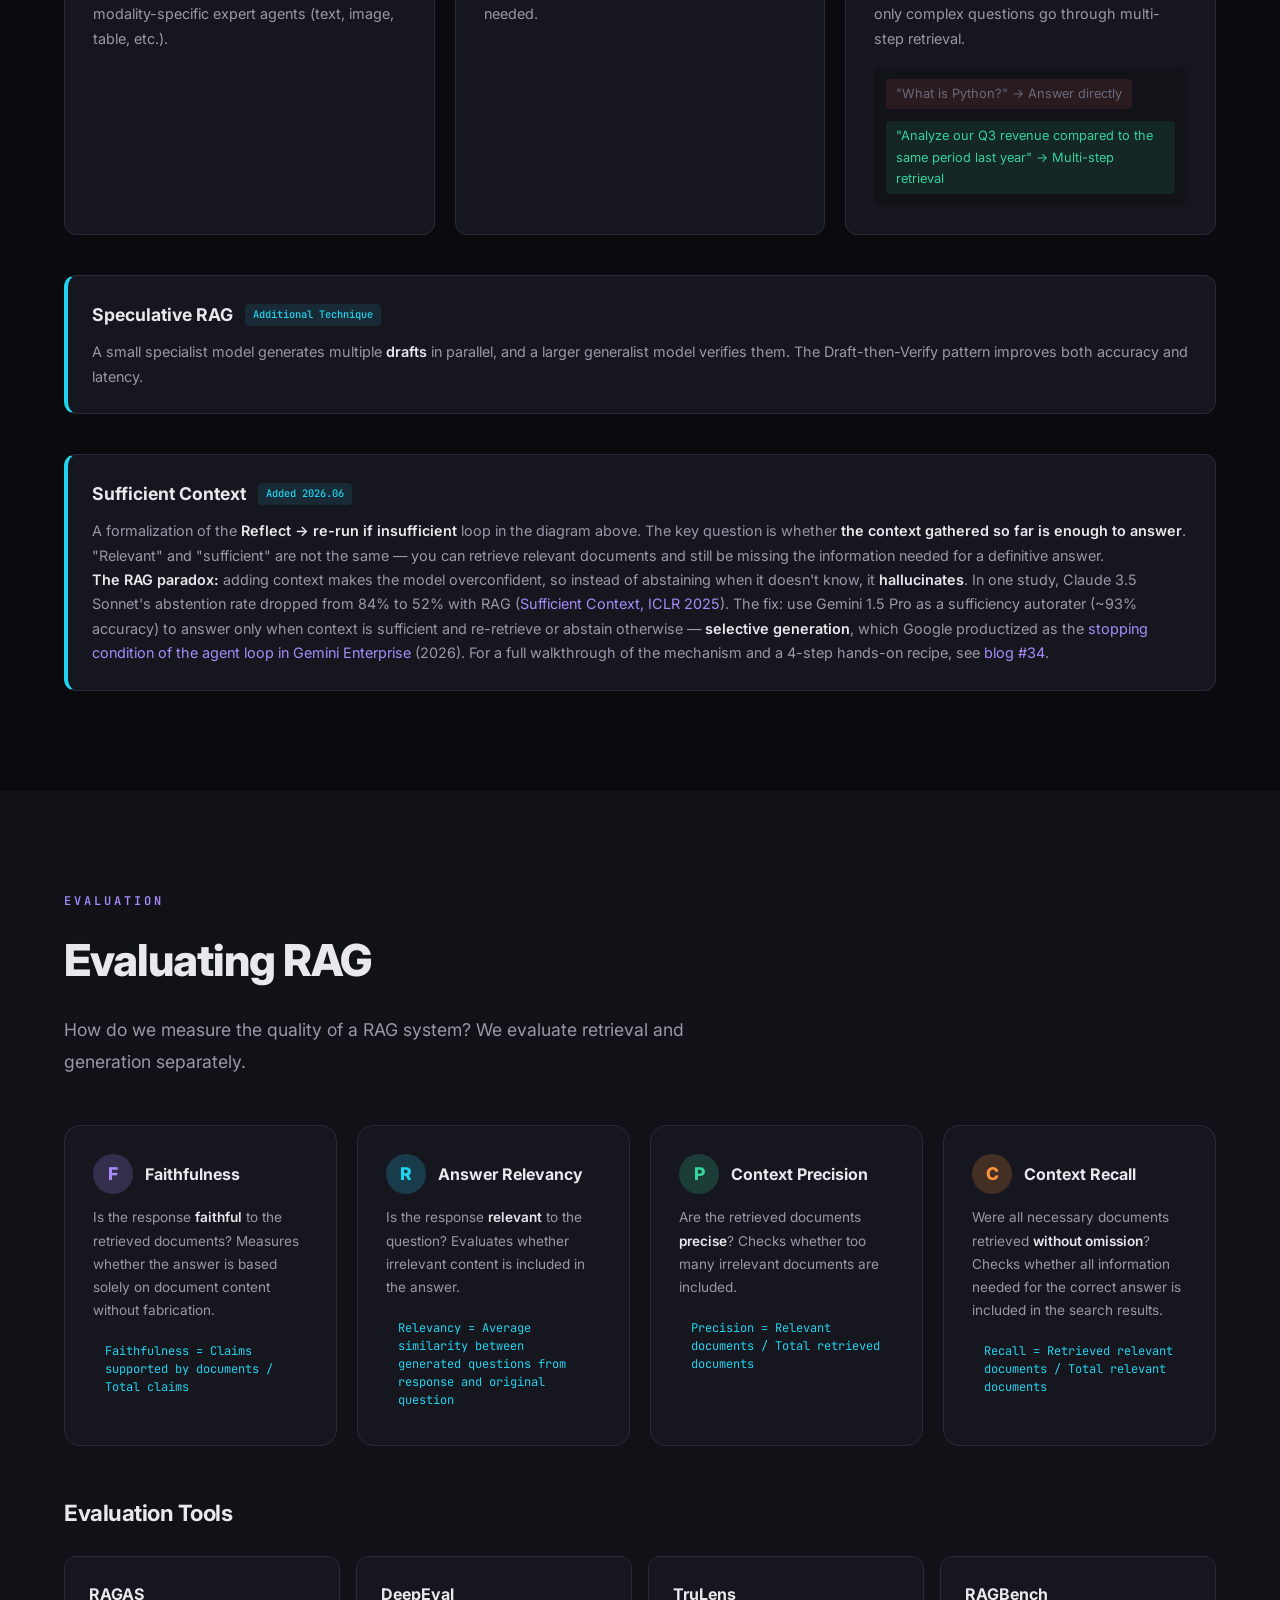
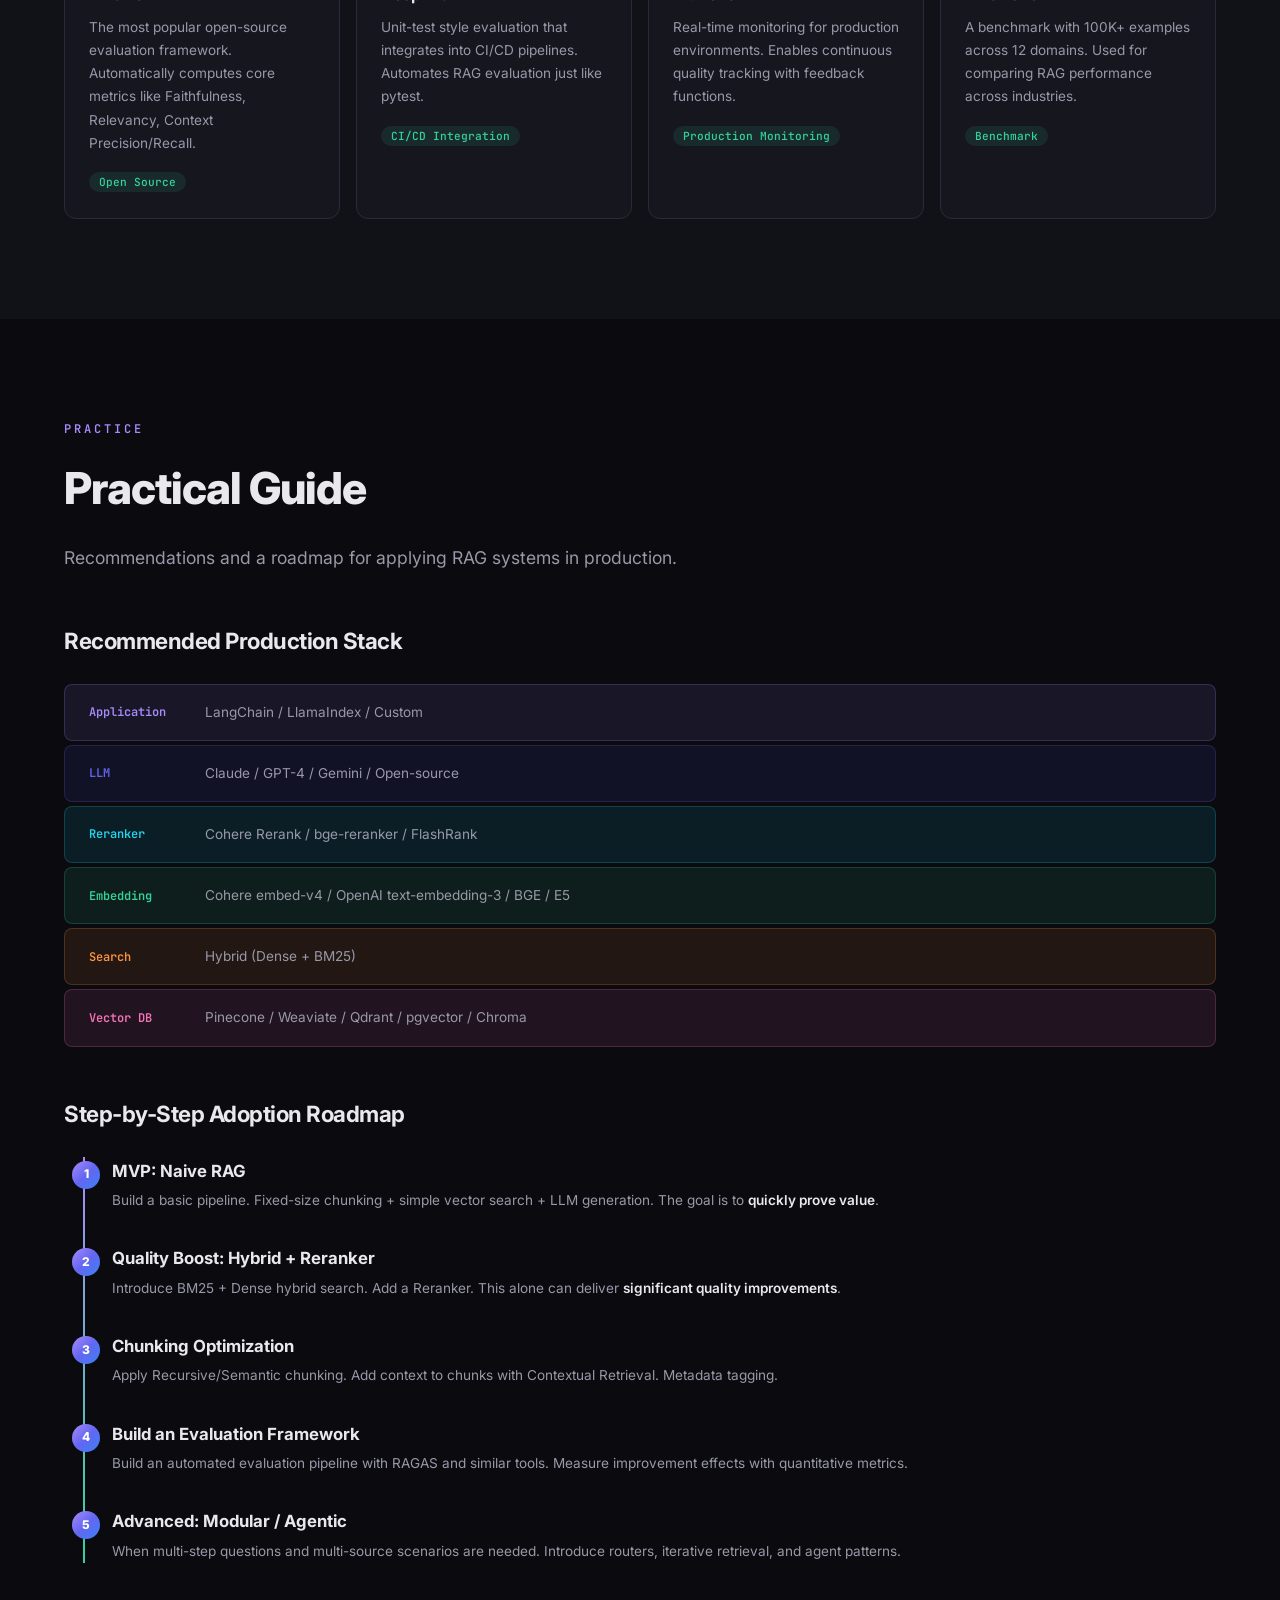
==== commit 456d1654: "Sufficient Context 카드: 블로그 #34 해설 글 링크 추가 (ko/en/expert) Co-Authored-By: Claude Fable 5 <noreply@ant" ====
--- a/en/index.html
+++ b/en/index.html
@@ -1256,7 +1256,7 @@
         <span class="paper-badge">Added 2026.06</span>
       </div>
       <p>A formalization of the <strong>Reflect → re-run if insufficient</strong> loop in the diagram above. The key question is whether <strong>the context gathered so far is enough to answer</strong>. "Relevant" and "sufficient" are not the same — you can retrieve relevant documents and still be missing the information needed for a definitive answer.</p>
-      <p><strong>The RAG paradox:</strong> adding context makes the model overconfident, so instead of abstaining when it doesn't know, it <strong>hallucinates</strong>. In one study, Claude 3.5 Sonnet's abstention rate dropped from 84% to 52% with RAG (<a href="https://arxiv.org/abs/2411.06037" target="_blank">Sufficient Context, ICLR 2025</a>). The fix: use Gemini 1.5 Pro as a sufficiency autorater (~93% accuracy) to answer only when context is sufficient and re-retrieve or abstain otherwise — <strong>selective generation</strong>, which Google productized as the <a href="https://research.google/blog/unlocking-dependable-responses-with-gemini-enterprise-agent-platforms-agentic-rag/" target="_blank">stopping condition of the agent loop in Gemini Enterprise</a> (2026).</p>
+      <p><strong>The RAG paradox:</strong> adding context makes the model overconfident, so instead of abstaining when it doesn't know, it <strong>hallucinates</strong>. In one study, Claude 3.5 Sonnet's abstention rate dropped from 84% to 52% with RAG (<a href="https://arxiv.org/abs/2411.06037" target="_blank">Sufficient Context, ICLR 2025</a>). The fix: use Gemini 1.5 Pro as a sufficiency autorater (~93% accuracy) to answer only when context is sufficient and re-retrieve or abstain otherwise — <strong>selective generation</strong>, which Google productized as the <a href="https://research.google/blog/unlocking-dependable-responses-with-gemini-enterprise-agent-platforms-agentic-rag/" target="_blank">stopping condition of the agent loop in Gemini Enterprise</a> (2026). For a full walkthrough of the mechanism and a 4-step hands-on recipe, see <a href="https://desty.github.io/blog/34-sufficient-context/" target="_blank">blog #34</a>.</p>
     </div>
   </div>
 </section>
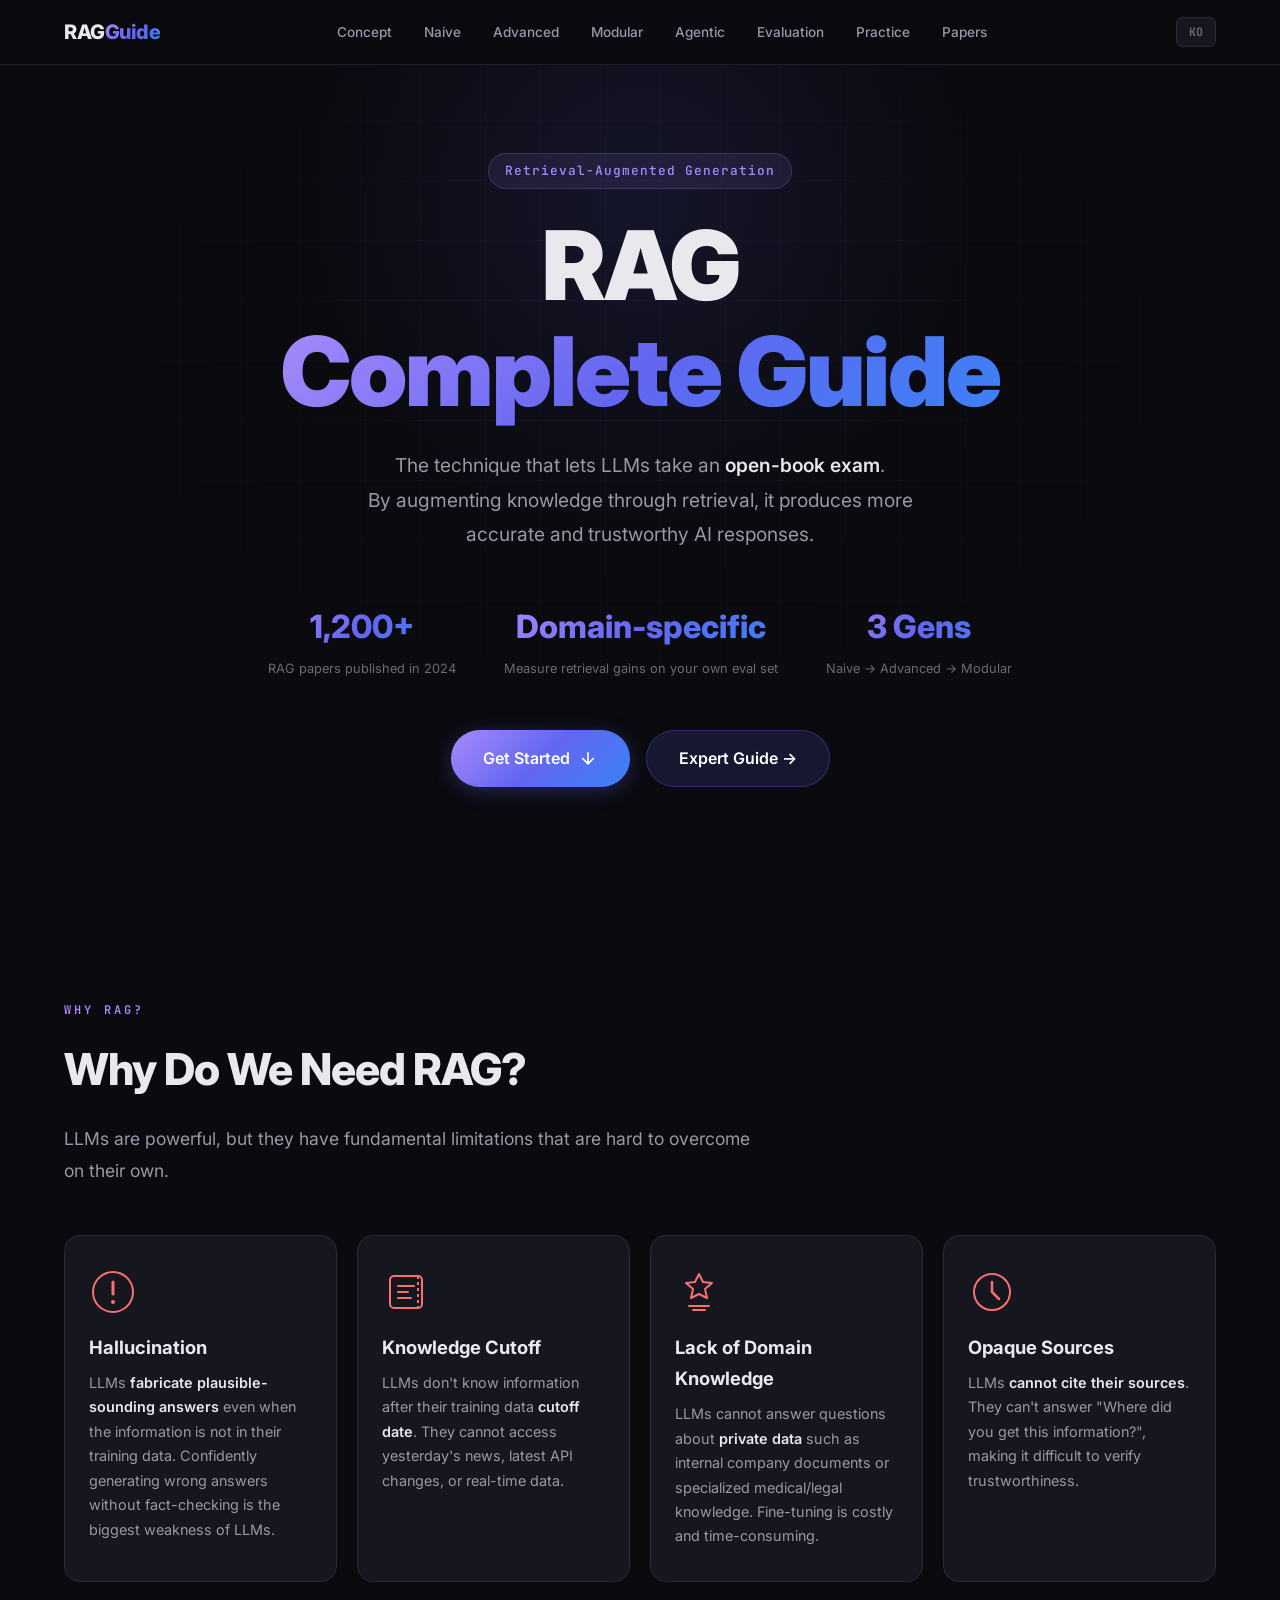
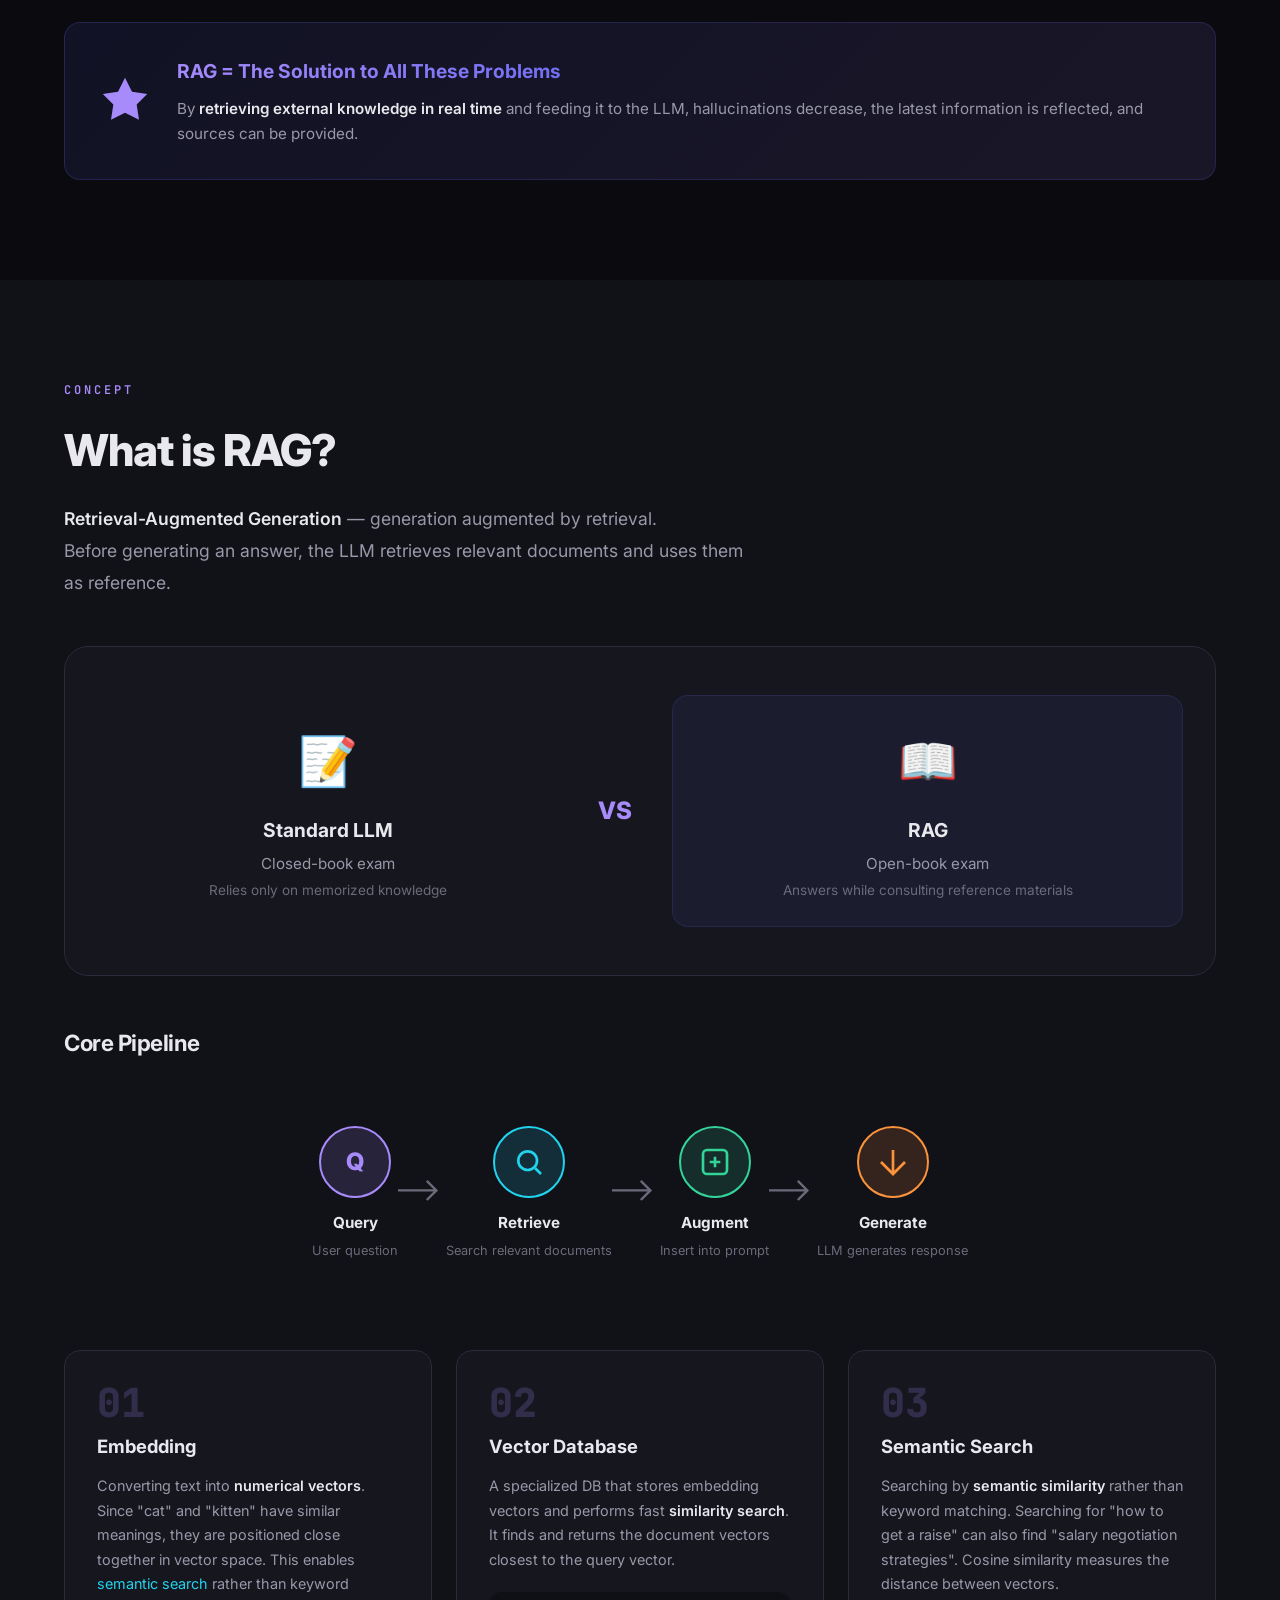
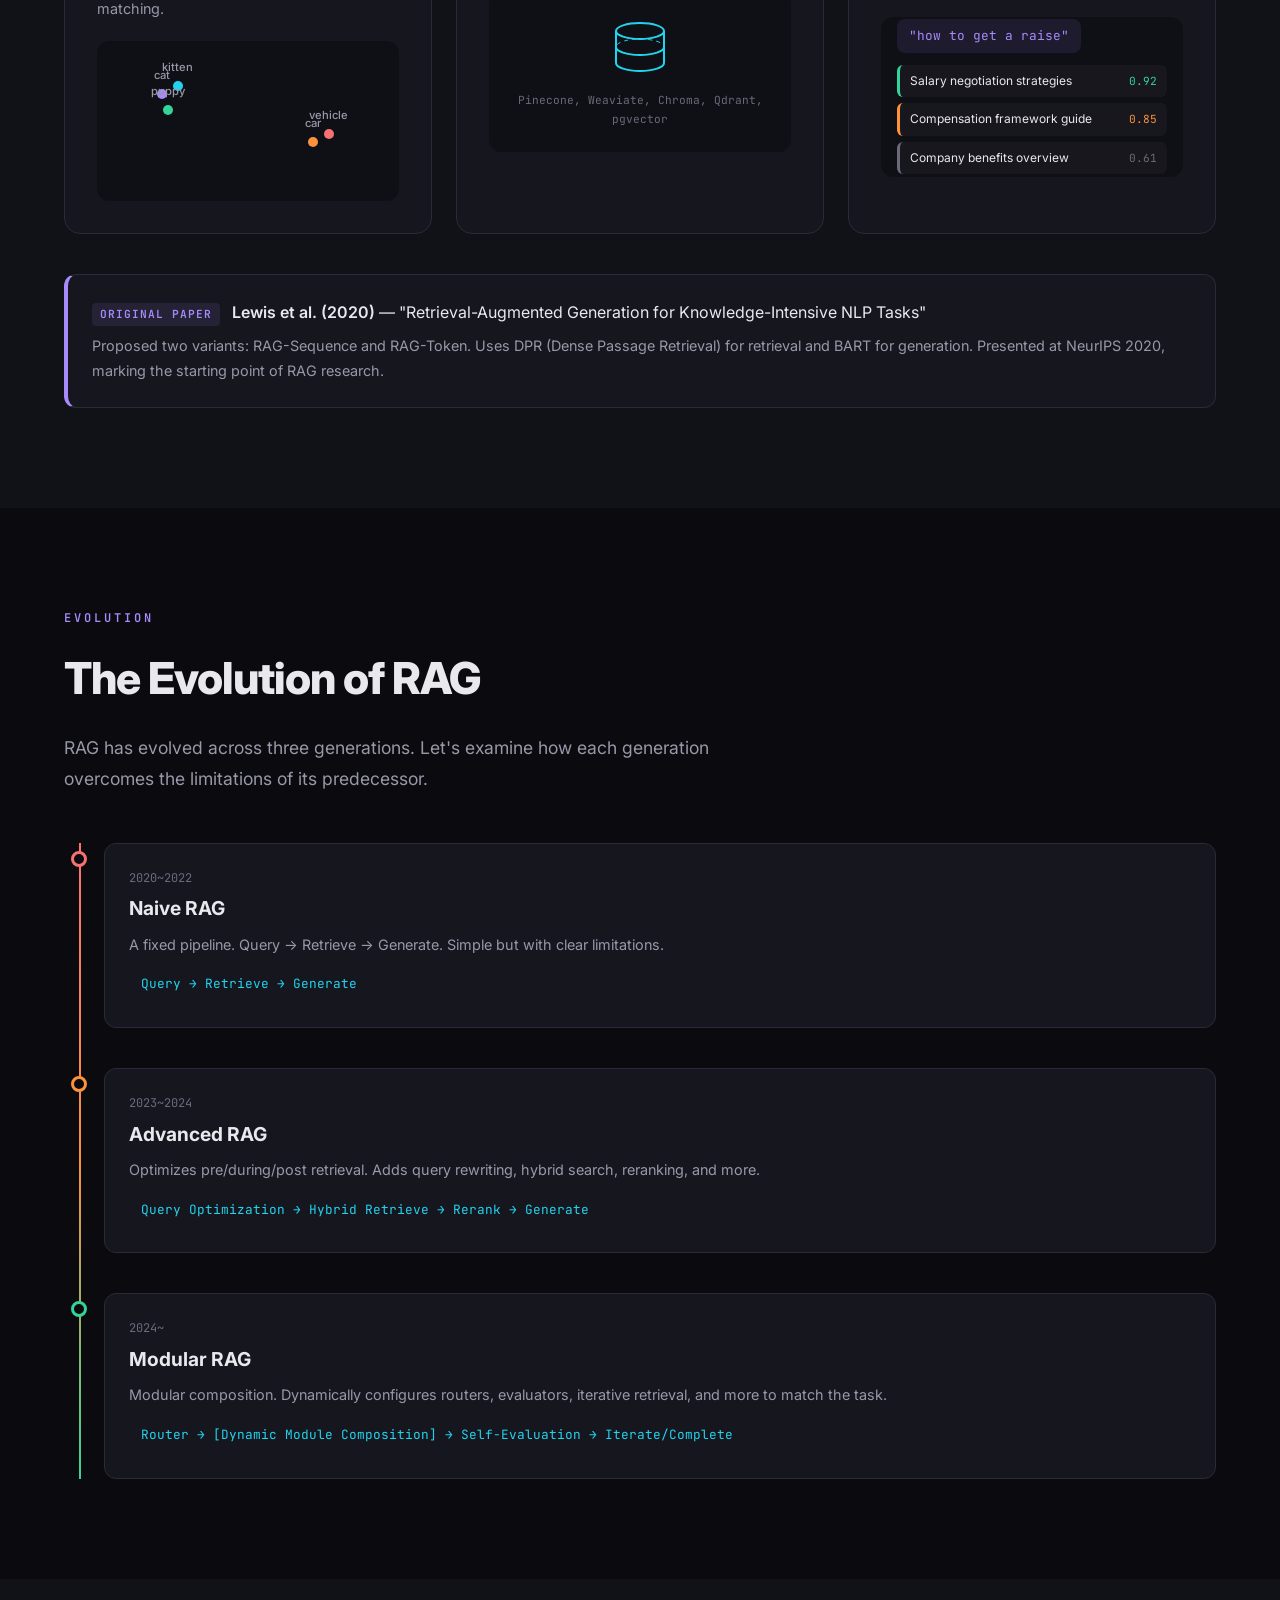
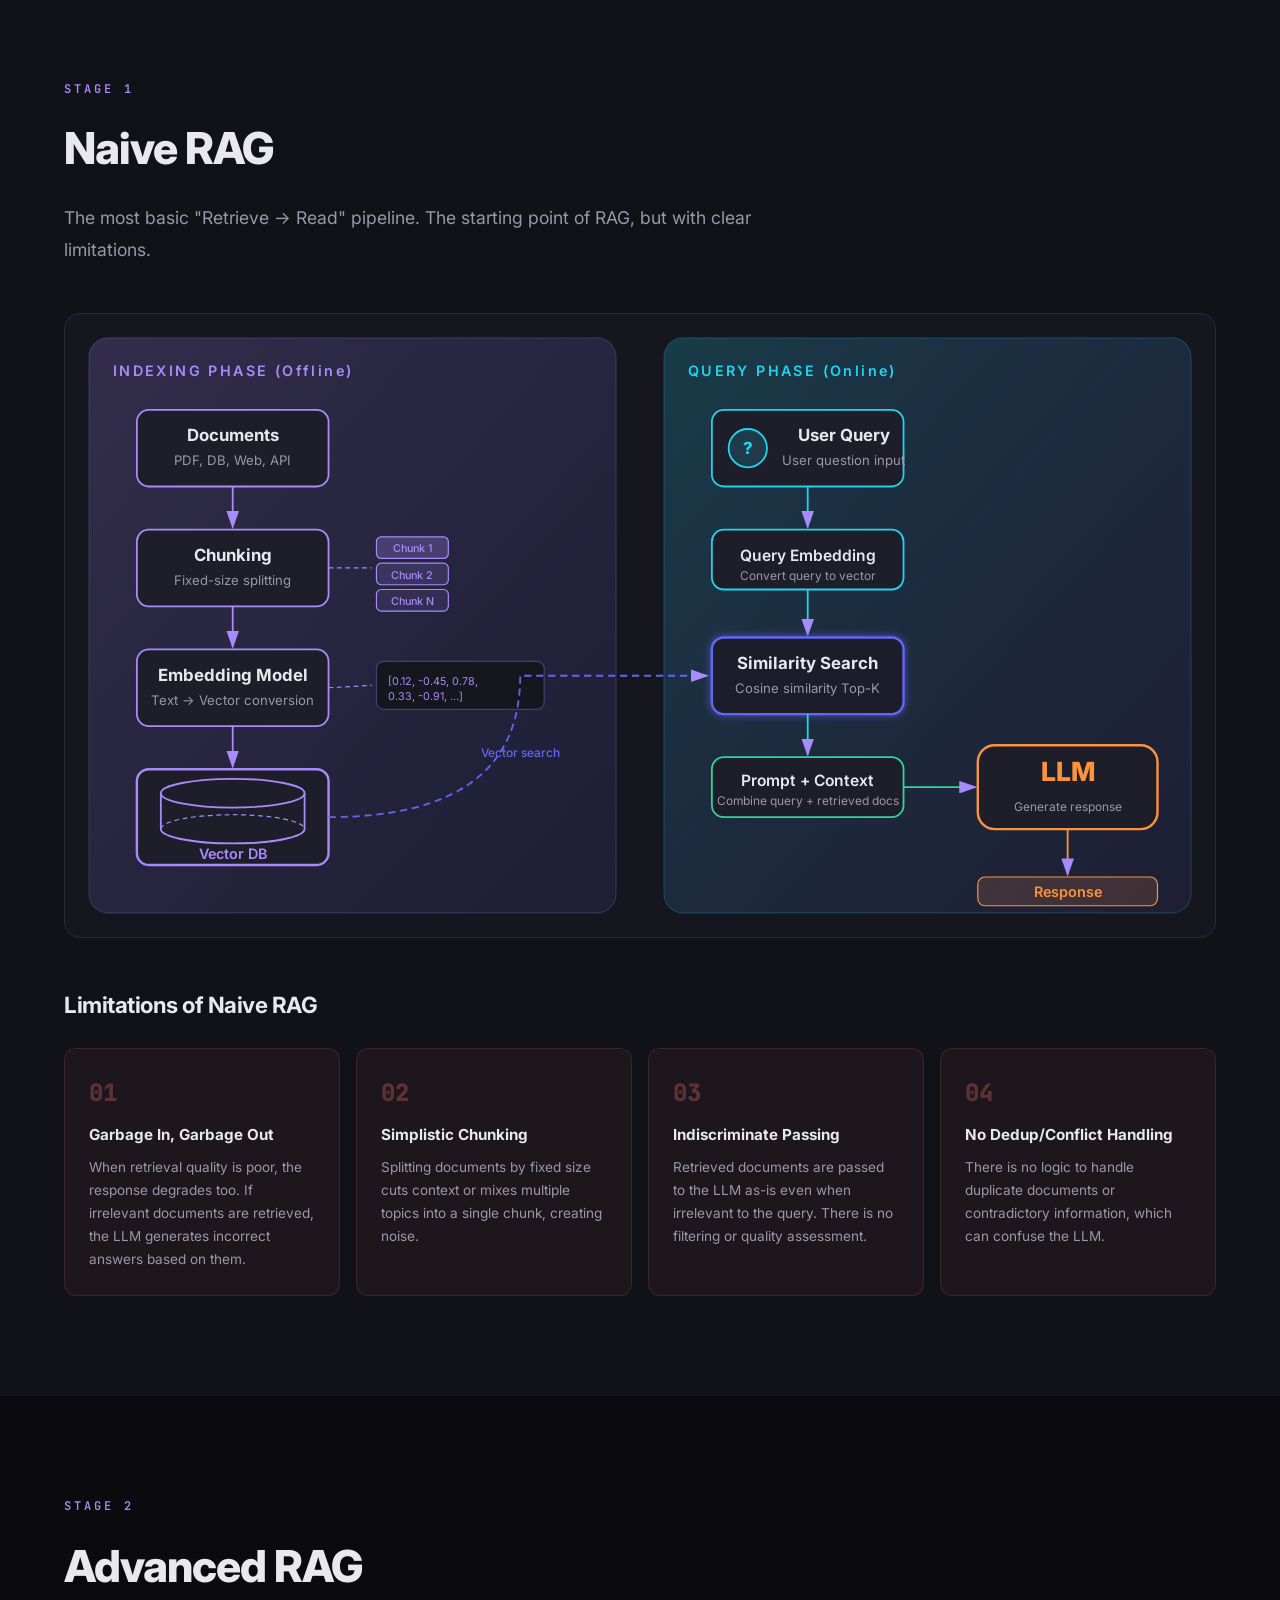
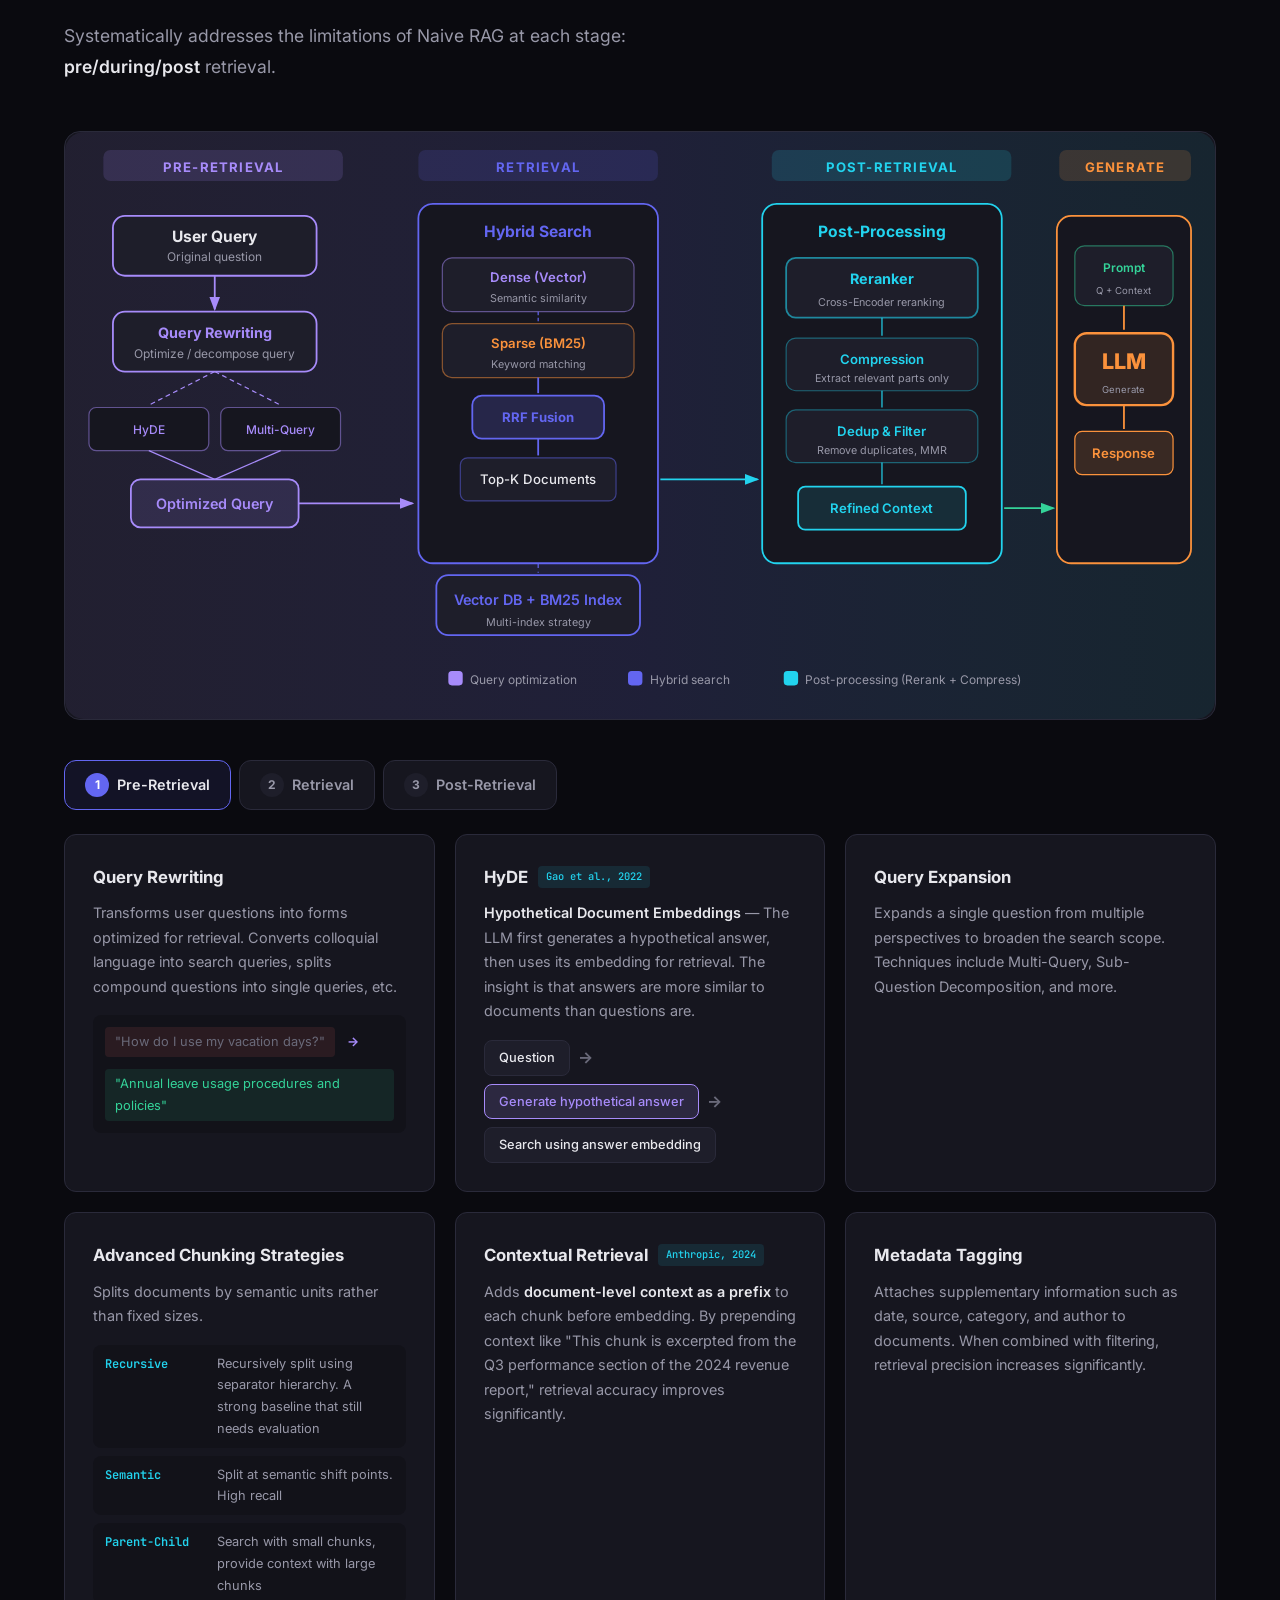
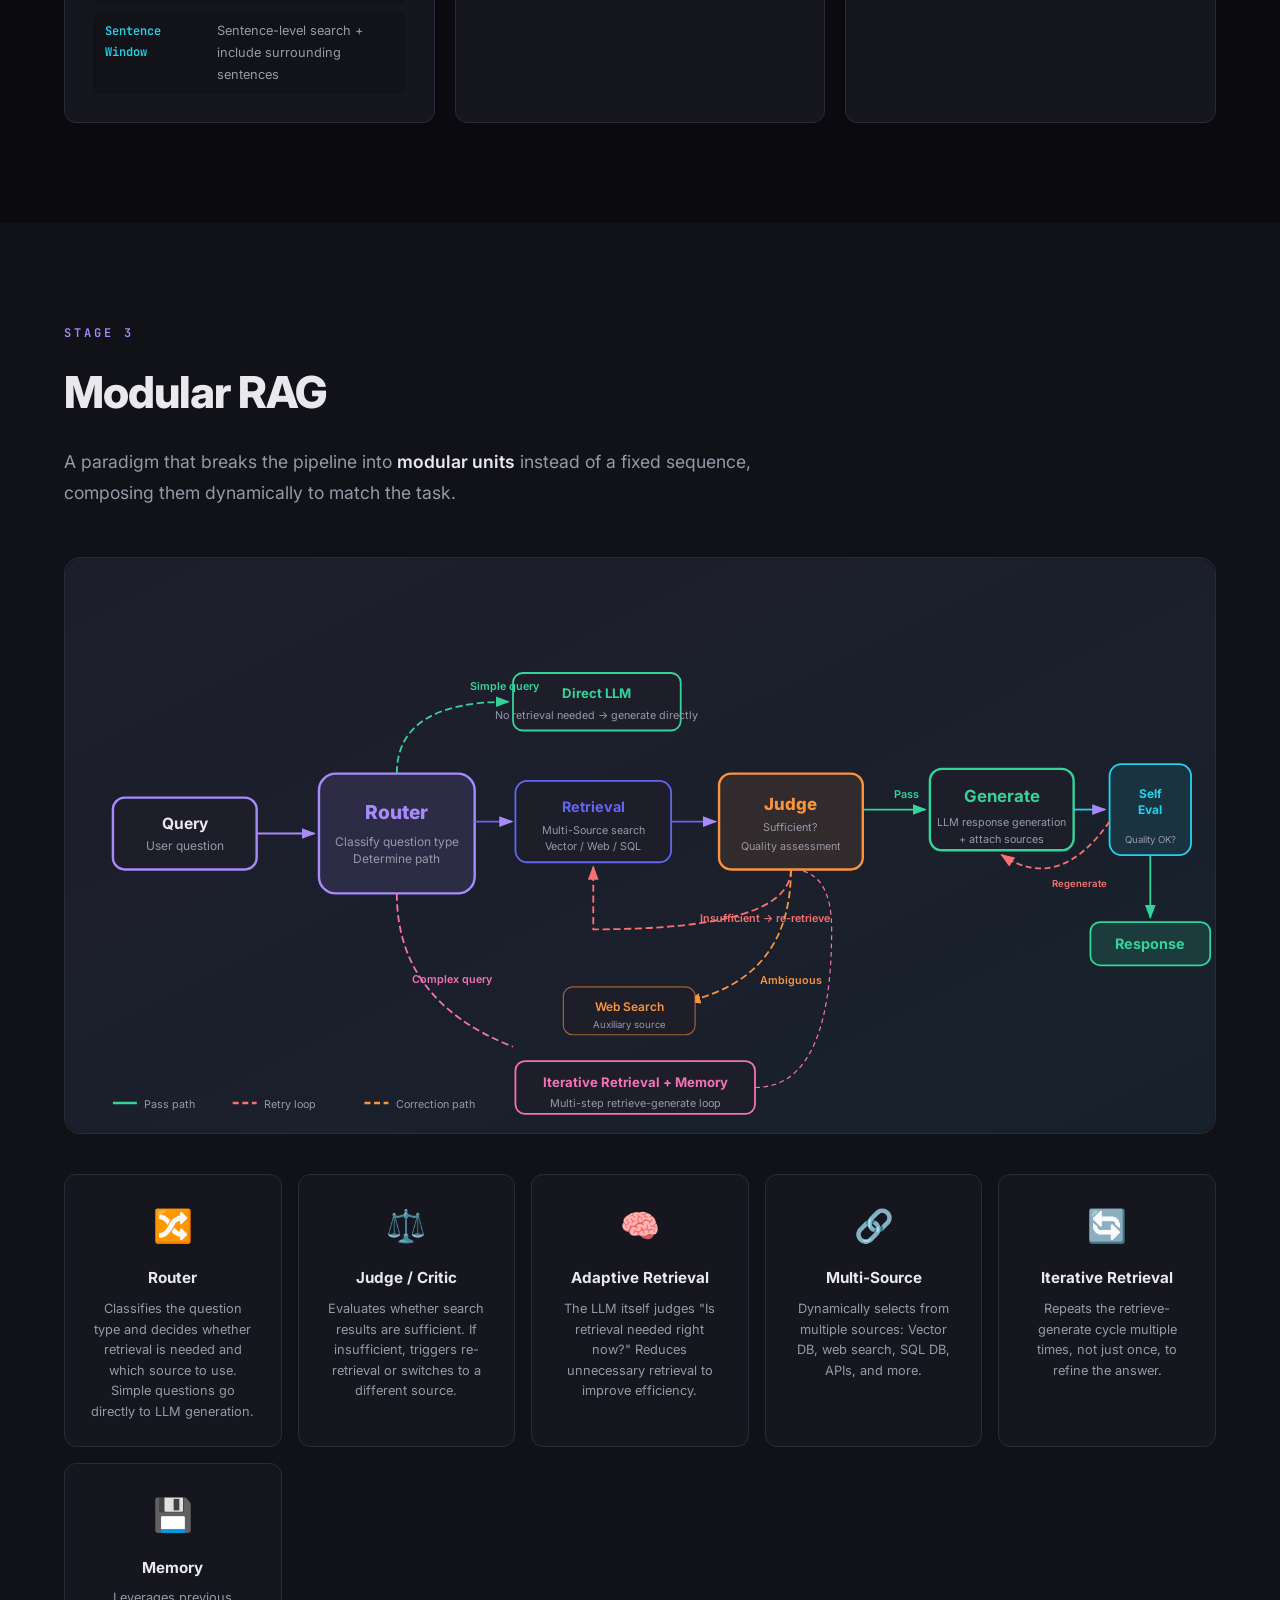
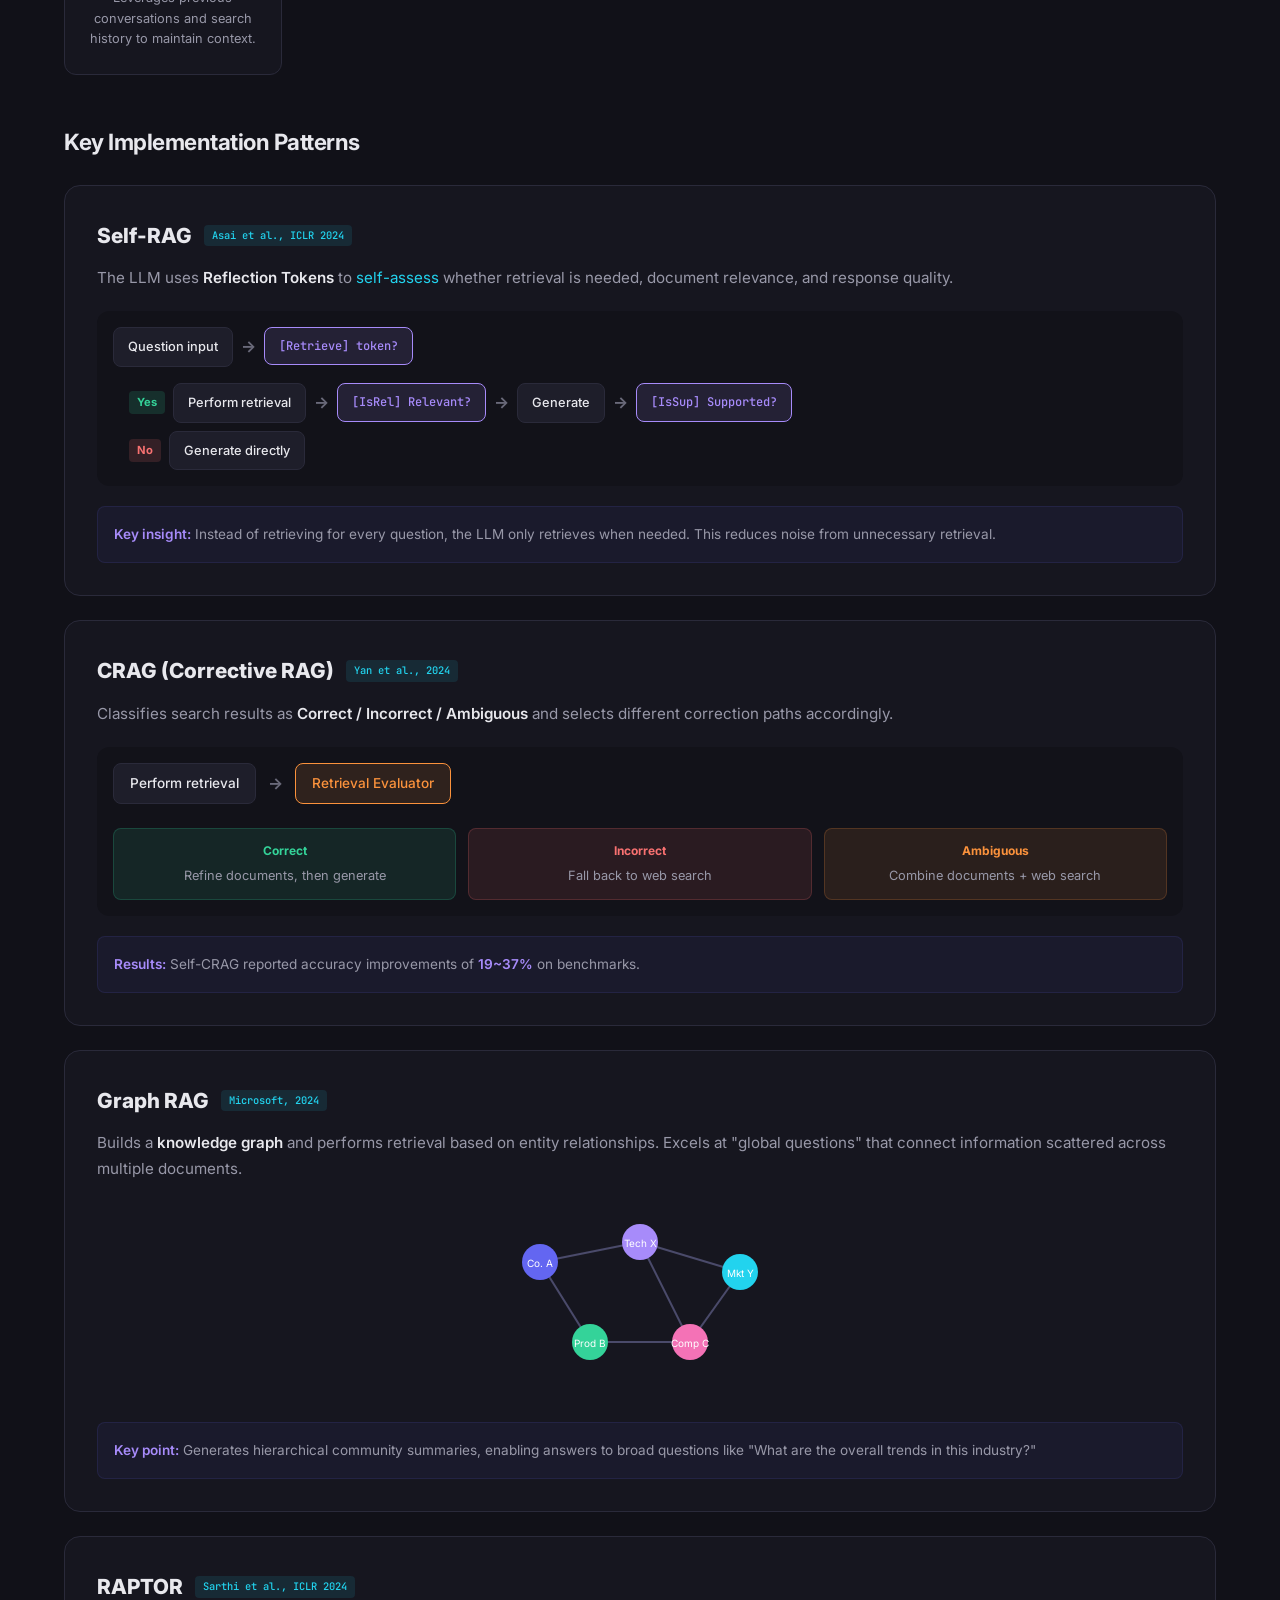
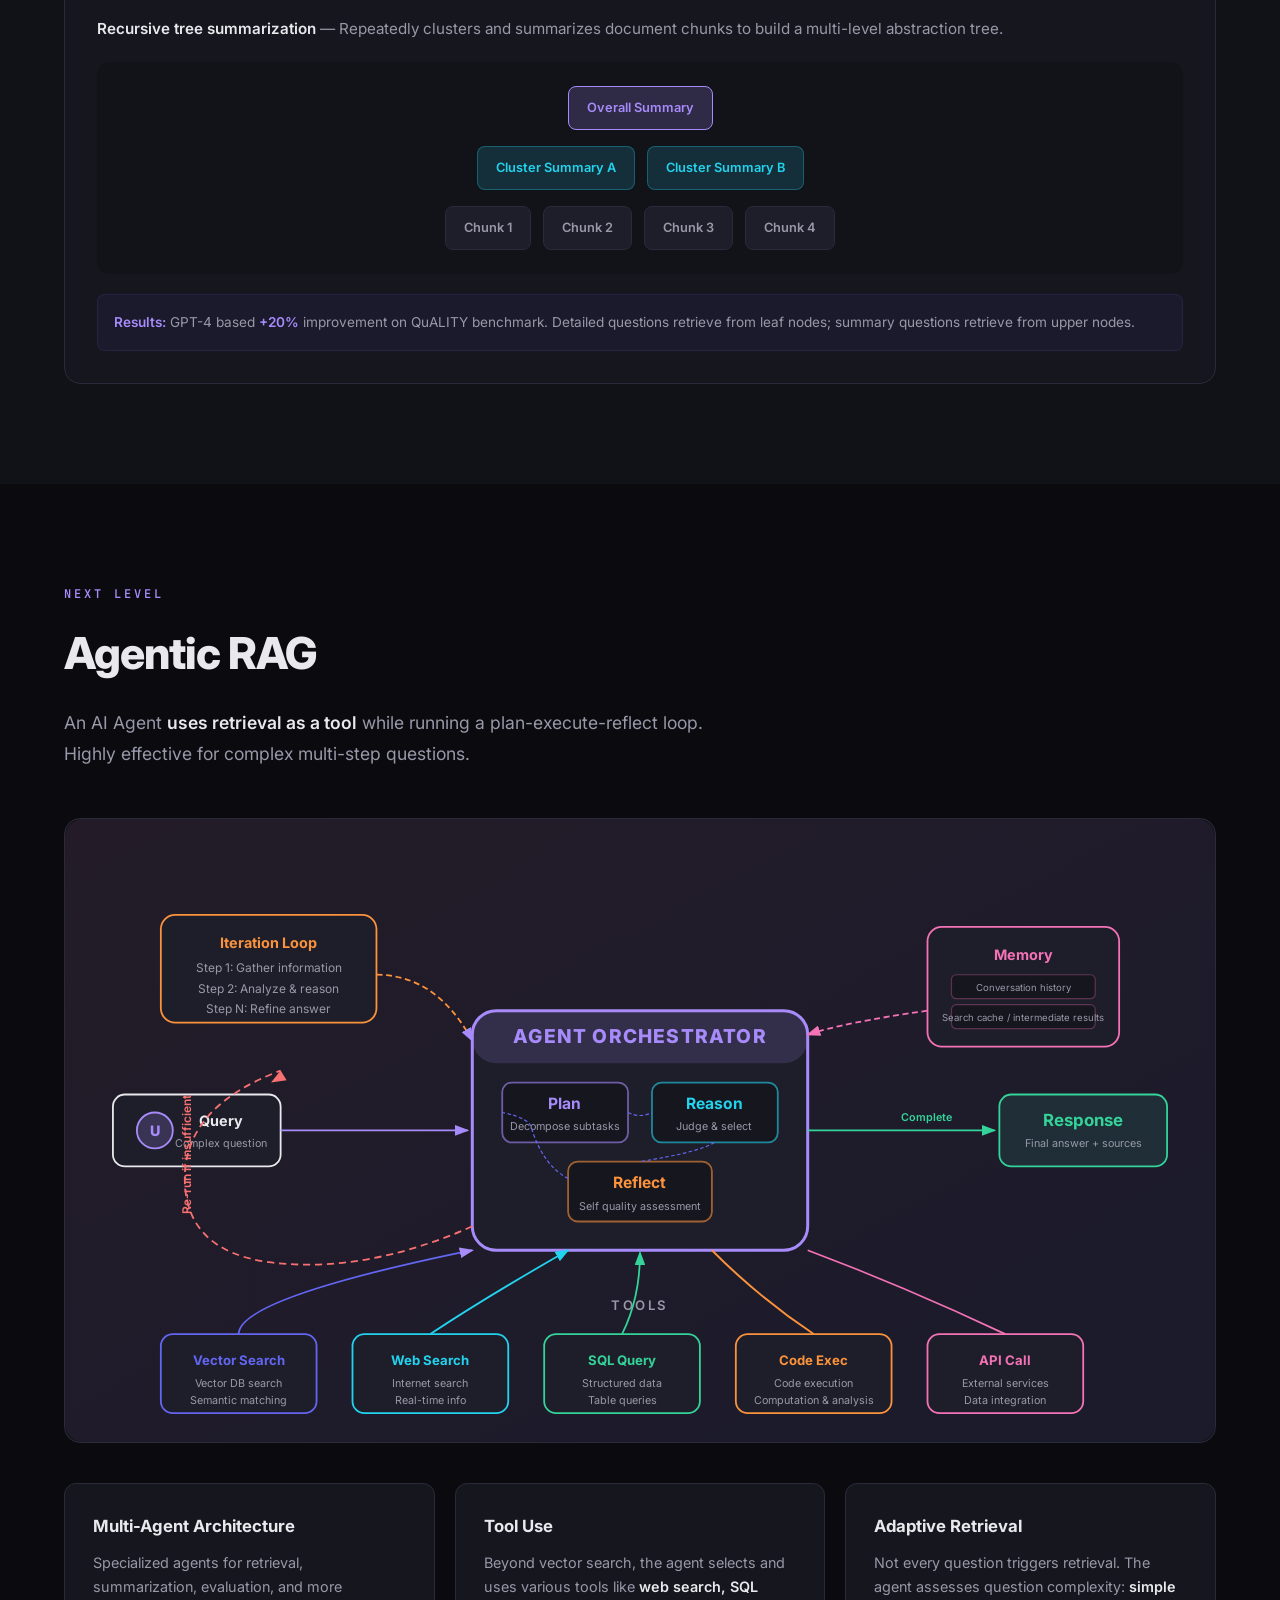
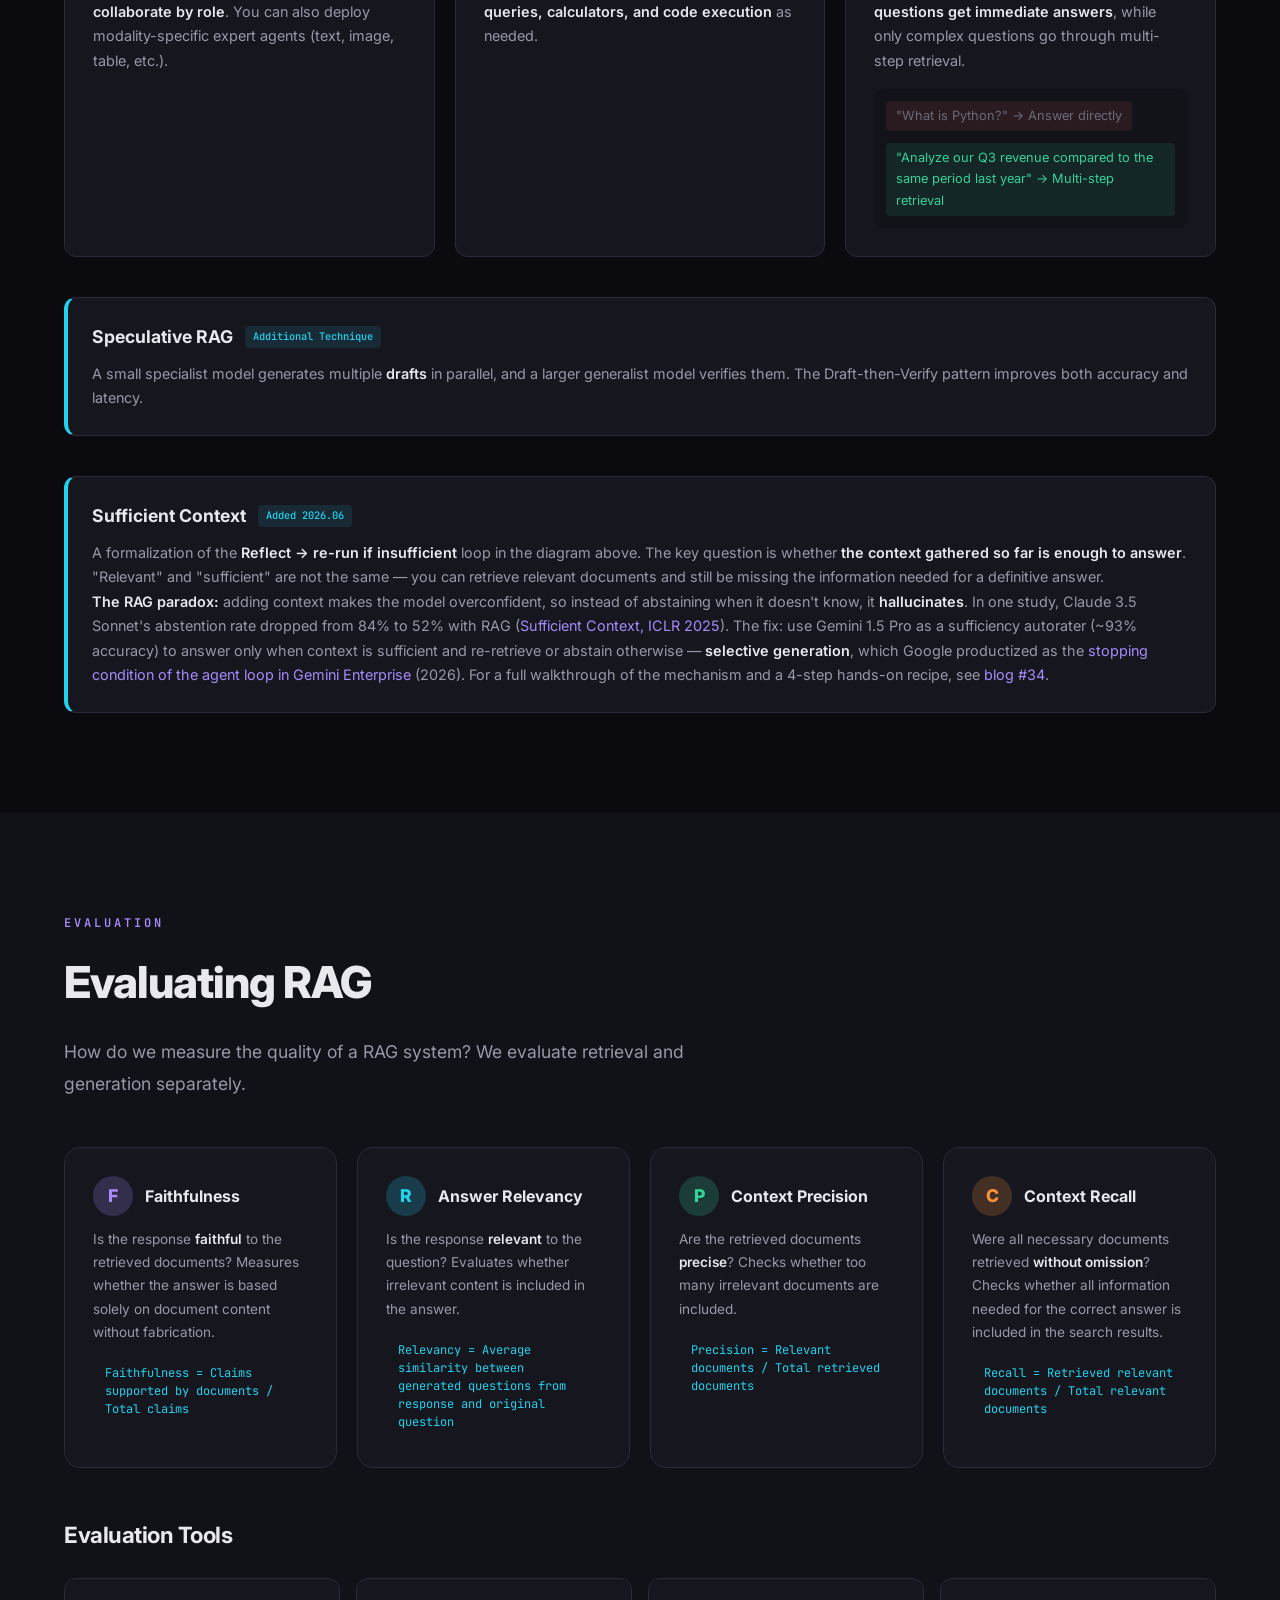
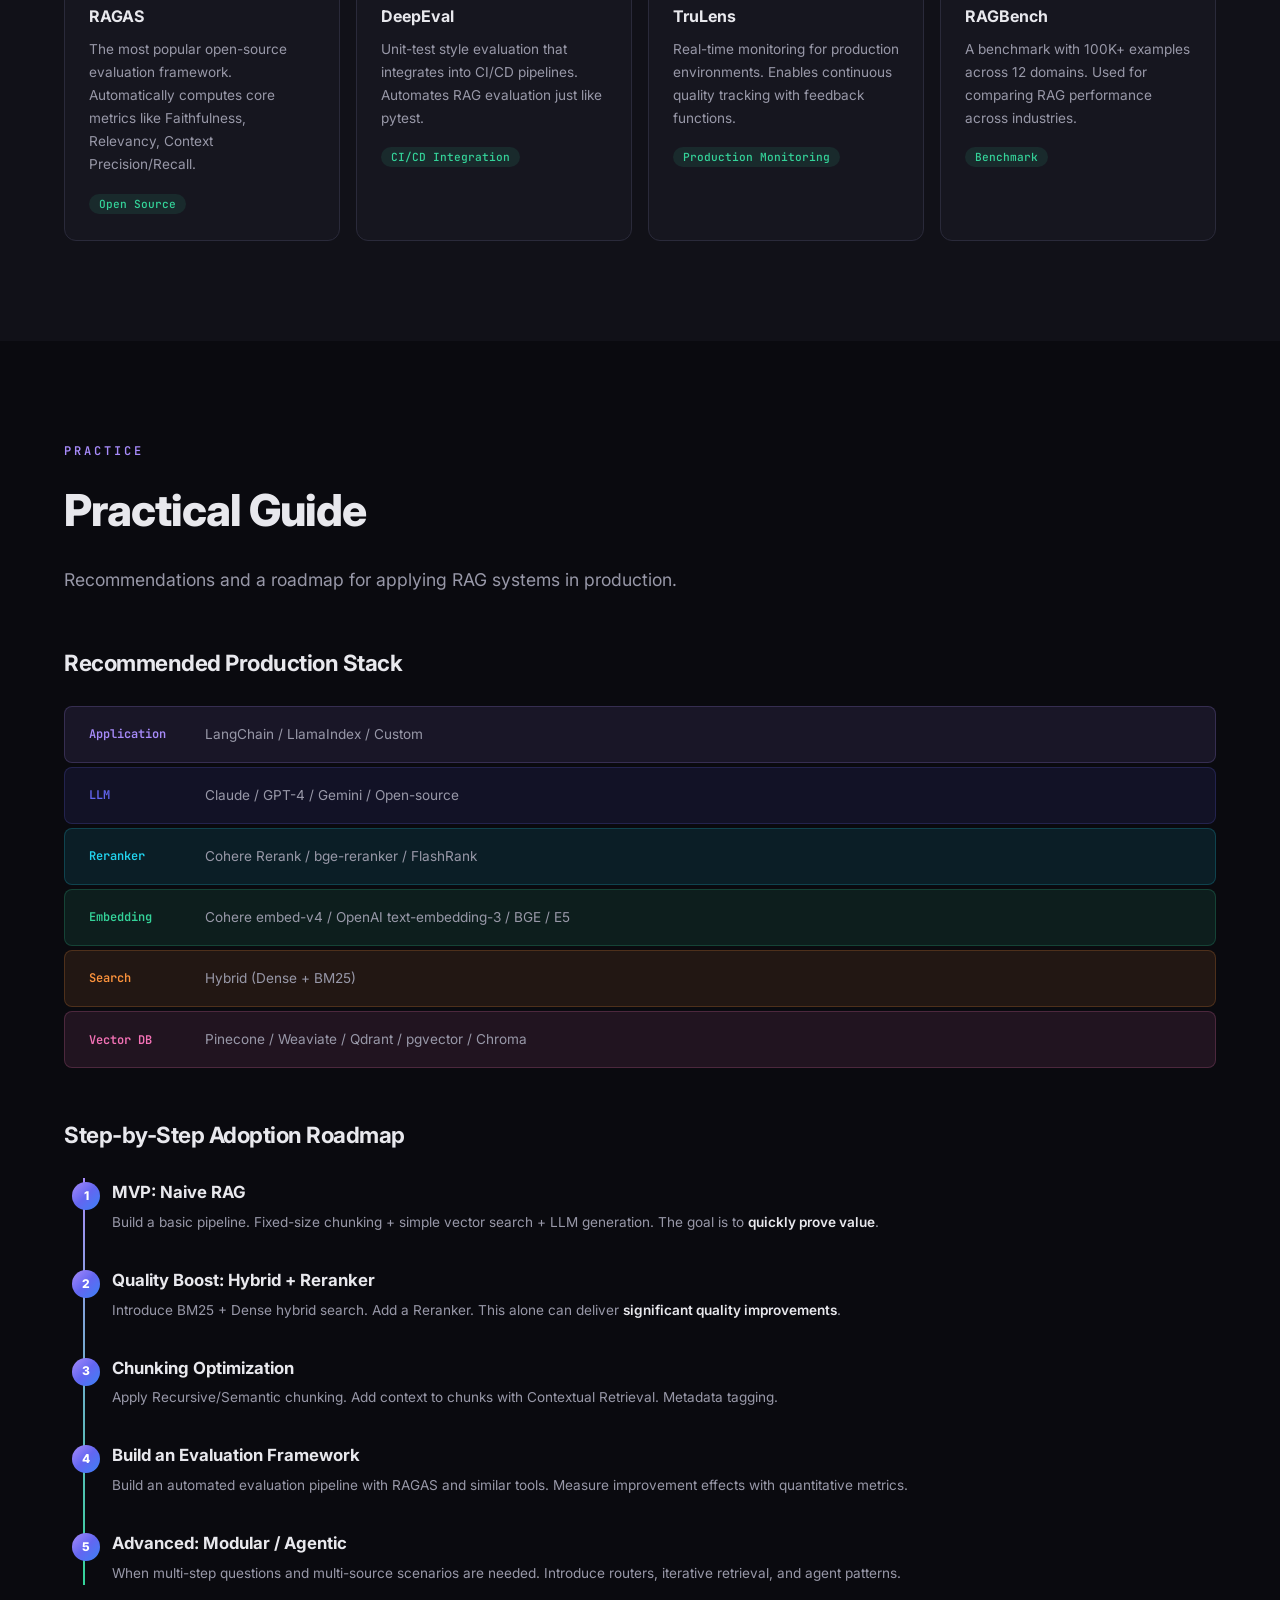
==== commit 1a30615b: "Scope RAG performance claims to their evidence" ====
--- a/en/index.html
+++ b/en/index.html
@@ -49,8 +49,8 @@
         <span class="stat-label">RAG papers published in 2024</span>
       </div>
       <div class="stat">
-        <span class="stat-number">50%+</span>
-        <span class="stat-label">Accuracy gain from retrieval optimization alone</span>
+        <span class="stat-number">Domain-specific</span>
+        <span class="stat-label">Measure retrieval gains on your own eval set</span>
       </div>
       <div class="stat">
         <span class="stat-number">3 Gens</span>
@@ -678,7 +678,7 @@
             <div class="chunk-comparison">
               <div class="chunk-type">
                 <strong>Recursive</strong>
-                <span class="chunk-desc">Recursively split using separator hierarchy. Most stable (69% win rate)</span>
+                <span class="chunk-desc">Recursively split using separator hierarchy. A strong baseline that still needs evaluation</span>
               </div>
               <div class="chunk-type">
                 <strong>Semantic</strong>
@@ -733,7 +733,7 @@
           </div>
           <div class="technique-card">
             <h4>Fine-tuned Embedding</h4>
-            <p>Further trains embedding models with domain-specific data. Reports show <strong>12~30%</strong> performance improvement over general models. Highly effective in specialized domains like medical, legal, and finance.</p>
+            <p>Further trains embedding models with domain-specific data. Gains vary substantially by dataset and setup, so compare against the general model on your actual domain eval set.</p>
           </div>
           <div class="technique-card">
             <h4>Multi-Index Strategy</h4>
@@ -772,7 +772,7 @@
                 <div class="rerank-item">Doc B <span class="score">0.45</span></div>
               </div>
             </div>
-            <p class="technique-note">MAP (Mean Average Precision) <strong>52% improvement</strong> reported — Cohere Rerank, bge-reranker, FlashRank, etc.</p>
+            <p class="technique-note">Evaluate candidates such as Cohere Rerank, bge-reranker, and FlashRank using MAP or nDCG together with added latency.</p>
           </div>
           <div class="technique-card">
             <h4>Document Compression</h4>
@@ -1454,7 +1454,7 @@
             <tr>
               <td><strong>Recursive</strong></td>
               <td>Recursively split using separator hierarchy</td>
-              <td>Stable (69% win rate)</td>
+              <td>Strong baseline · evaluate locally</td>
               <td>Requires separator configuration</td>
               <td>General purpose (default recommendation)</td>
             </tr>
@@ -1494,7 +1494,7 @@
       <div class="tip-card">
         <div class="tip-icon">🎯</div>
         <h4>Optimize Retrieval First</h4>
-        <p>Before switching LLMs, improve retrieval quality. Improving retrieval alone with the same model can yield <strong>50%+</strong> accuracy improvement.</p>
+        <p>Before switching LLMs, diagnose retrieval quality. Hold the model fixed and evaluate retrieval changes on your own questions.</p>
       </div>
       <div class="tip-card">
         <div class="tip-icon">📊</div>
